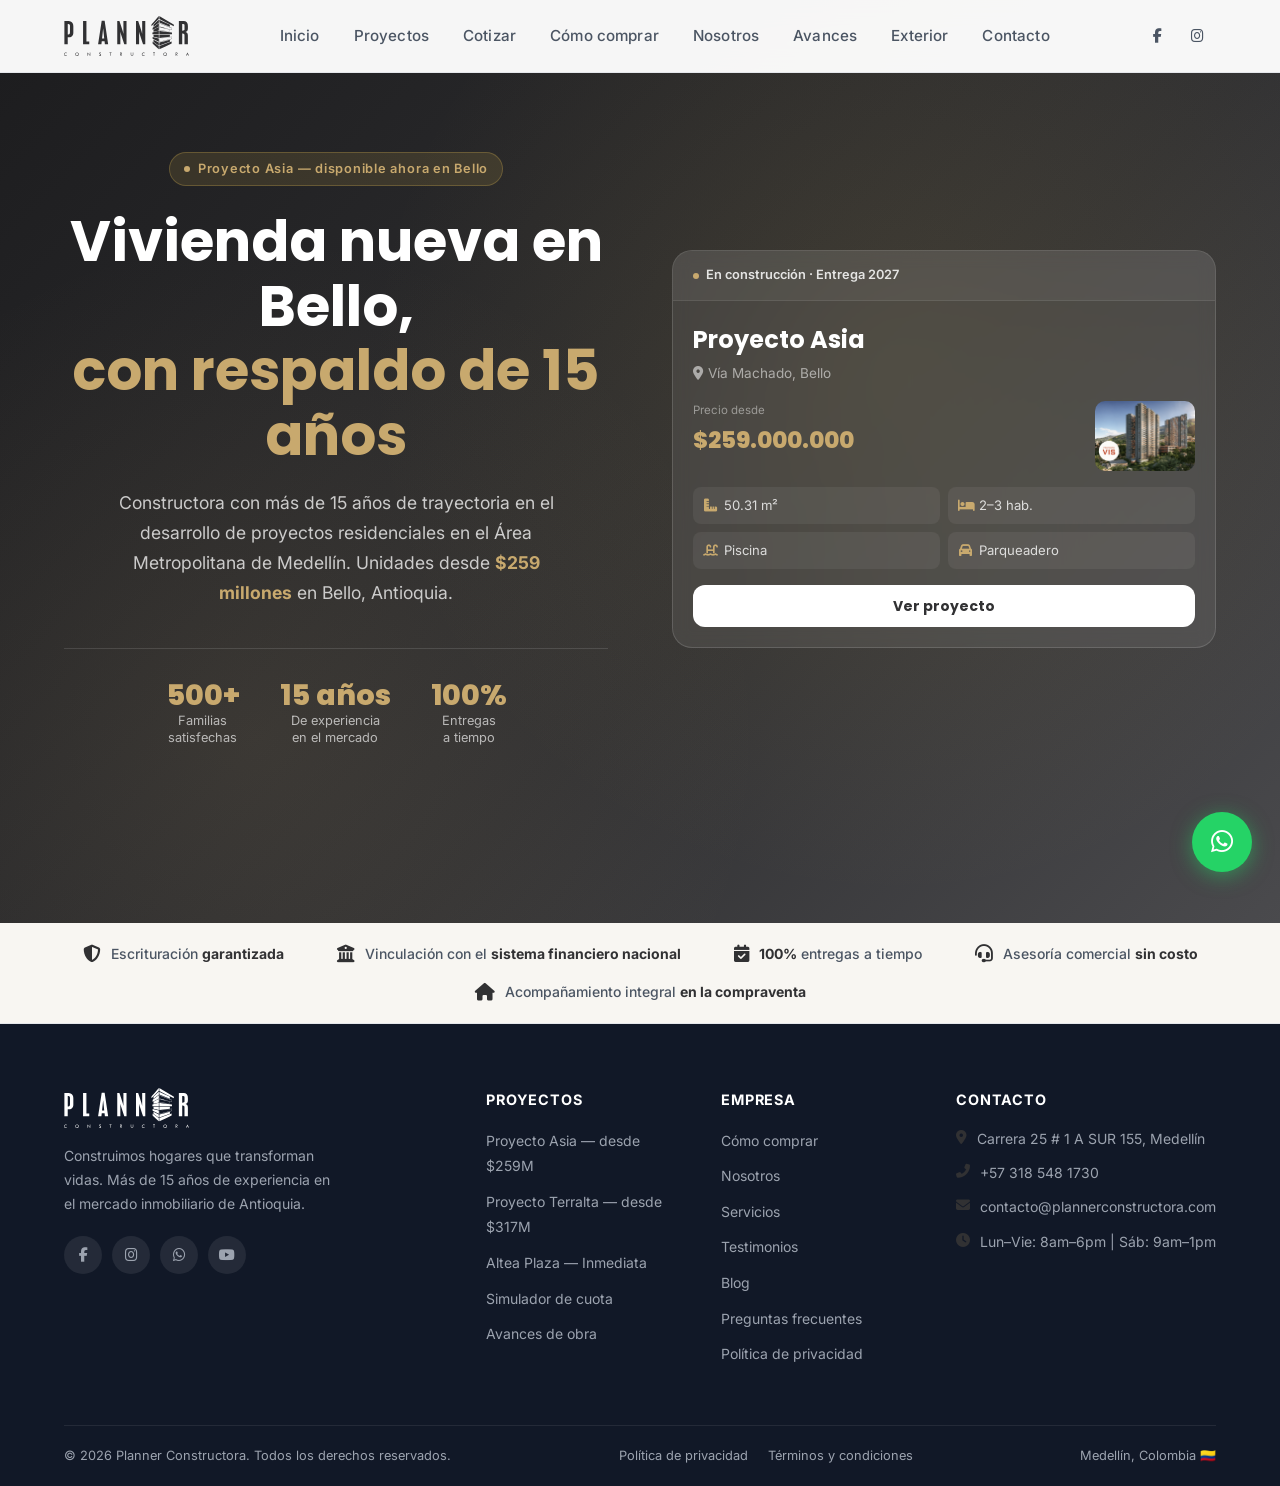
==== planner-v2/index.html @ 2448cfec "Navbar: aumentar tamaño de fuente y espaciado, unificar colores - Aumentar font-size de 0.8rem a 0.9" ====
<!DOCTYPE html>
<html lang="es">
<head>
  <meta charset="UTF-8" />
  <meta name="viewport" content="width=device-width, initial-scale=1.0" />

  <!-- SEO Primary -->
  <title>Planner Constructora | Apartamentos en Bello y Medellín desde $235M</title>
  <meta name="description" content="Compra tu apartamento en Bello, Niquia y Medellín con Planner Constructora. Proyectos Asia, Terralta y Altea Plaza. Precios desde $235M. Entrega inmediata y sobre planos. Financiación disponible." />
  <meta name="keywords" content="apartamentos Bello, proyectos vivienda Medellín, constructora Bello, apartamentos Niquia, vivienda Antioquia, apartamentos sobre planos Medellín, Altea Plaza, Terralta, proyecto Asia Bello" />
  <link rel="canonical" href="https://www.plannerconstructora.com/" />

  <!-- Open Graph -->
  <meta property="og:type"        content="website" />
  <meta property="og:url"         content="https://www.plannerconstructora.com/" />
  <meta property="og:title"       content="Planner Constructora | Tu nuevo hogar en Bello y Medellín" />
  <meta property="og:description" content="Apartamentos desde $235M en Bello. Proyectos Asia, Terralta y Altea Plaza. Financiación fácil y entrega garantizada." />
  <meta property="og:image"       content="https://www.plannerconstructora.com/img/og-image.jpg" />
  <meta property="twitter:card"   content="summary_large_image" />

  <!-- Schema JSON-LD -->
  <script type="application/ld+json">
  {
    "@context": "https://schema.org",
    "@graph": [
      {
        "@type": "Organization",
        "@id": "https://www.plannerconstructora.com/#org",
        "name": "Planner Constructora",
        "url": "https://www.plannerconstructora.com",
        "logo": "https://www.plannerconstructora.com/img/logo.png",
        "telephone": "+573185481730",
        "email": "contacto@plannerconstructora.com",
        "address": {
          "@type": "PostalAddress",
          "streetAddress": "Carrera 25 # 1 A SUR 155",
          "addressLocality": "Medellín",
          "addressRegion": "Antioquia",
          "addressCountry": "CO"
        },
        "sameAs": [
          "https://www.facebook.com/plannerconstructora",
          "https://www.instagram.com/plannerconstructora"
        ]
      },
      {
        "@type": "LocalBusiness",
        "@id": "https://www.plannerconstructora.com/#biz",
        "name": "Planner Constructora",
        "image": "https://www.plannerconstructora.com/img/og-image.jpg",
        "priceRange": "$$",
        "telephone": "+573185481730",
        "address": {
          "@type": "PostalAddress",
          "streetAddress": "Carrera 25 # 1 A SUR 155",
          "addressLocality": "Medellín",
          "addressCountry": "CO"
        },
        "openingHoursSpecification": {
          "@type": "OpeningHoursSpecification",
          "dayOfWeek": ["Monday","Tuesday","Wednesday","Thursday","Friday"],
          "opens": "08:00",
          "closes": "18:00"
        }
      }
    ]
  }
  </script>

  <!-- Fonts -->
  <link rel="preconnect" href="https://fonts.googleapis.com" />
  <link rel="preconnect" href="https://fonts.gstatic.com" crossorigin />
  <link href="https://fonts.googleapis.com/css2?family=Poppins:wght@400;600;700;800&family=Inter:wght@400;500;600&display=swap" rel="stylesheet" />

  <!-- Icons -->
  <link rel="stylesheet" href="https://cdnjs.cloudflare.com/ajax/libs/font-awesome/6.5.0/css/all.min.css" />

  <!-- Favicon -->
  <link rel="icon" type="image/png" href="img/favicon.png" />

  <!-- Styles -->
  <link rel="stylesheet" href="css/styles.css" />
</head>
<body>

<!-- Loader -->
<div id="page-loader">
  <div class="loader-logo">
    <img src="img/planner-logo-black.svg" alt="Planner Constructora" style="height:48px;width:auto;filter:brightness(0)" />
    <div class="loader-logo__name" style="display:none">PLANNER CONSTRUCTORA</div>
    <div class="loader-bar"><div class="loader-bar-fill"></div></div>
  </div>
</div>

<!-- Scroll progress -->
<div id="scroll-progress" role="progressbar" aria-hidden="true"></div>

<!-- Scroll to top -->
<button id="scroll-top" aria-label="Volver arriba"><i class="fas fa-arrow-up"></i></button>

<!-- ======================== NAVBAR ======================== -->
<nav class="navbar" id="navbar" role="navigation" aria-label="Navegación principal">
  <div class="container">
    <div class="navbar__inner">

      <a href="#inicio" class="navbar__logo" aria-label="Planner Constructora - Inicio">
        <img src="img/planner-logo-black.svg" alt="Planner Constructora" width="160" height="51" style="height:40px;width:auto" />
      </a>

      <ul class="navbar__nav" role="list">
        <li><a href="#" data-nav-tab="inicio"    onclick="switchTab('inicio');return false;"    class="active">Inicio</a></li>
        <li><a href="#" data-nav-tab="proyectos" onclick="switchTab('proyectos');return false;"          >Proyectos</a></li>
        <li><a href="#" data-nav-tab="cotizar"   onclick="switchTab('cotizar');return false;"           >Cotizar</a></li>
        <li><a href="#" data-nav-tab="proceso"   onclick="switchTab('proceso');return false;"            >Cómo comprar</a></li>
        <li><a href="#" data-nav-tab="nosotros"  onclick="switchTab('nosotros');return false;"           >Nosotros</a></li>
        <li><a href="#" data-nav-tab="avances"   onclick="switchTab('avances');return false;"            >Avances</a></li>
        <li><a href="#" data-nav-tab="exterior"  onclick="switchTab('exterior');return false;"           >Exterior</a></li>
        <li><a href="#" data-nav-tab="contacto"  onclick="switchTab('contacto');return false;"           >Contacto</a></li>
      </ul>

      <div class="navbar__actions">
        <div class="navbar__social">
          <a href="https://www.facebook.com/plannerconstructora" target="_blank" rel="noopener" aria-label="Facebook"><i class="fab fa-facebook-f"></i></a>
          <a href="https://www.instagram.com/plannerconstructora" target="_blank" rel="noopener" aria-label="Instagram"><i class="fab fa-instagram"></i></a>
        </div>
      </div>

      <button class="navbar__hamburger" id="hamburger" aria-label="Menú" aria-expanded="false">
        <span></span><span></span><span></span>
      </button>
    </div>
  </div>
</nav>

<!-- Mobile Nav -->
<div class="mobile-nav" id="mobile-nav" role="dialog" aria-label="Menú móvil">
  <a href="#" onclick="switchTab('inicio');return false;">Inicio</a>
  <a href="#" onclick="switchTab('proyectos');return false;">Proyectos</a>
  <a href="#" onclick="switchTab('cotizar');return false;" style="color:var(--color-accent);font-weight:700">Cotizar</a>
  <a href="#" onclick="switchTab('proceso');return false;">Cómo comprar</a>
  <a href="#" onclick="switchTab('nosotros');return false;">Nosotros</a>
  <a href="#" onclick="switchTab('avances');return false;">Avances de obra</a>
  <a href="#" onclick="switchTab('exterior');return false;">Exterior</a>
  <a href="#" onclick="switchTab('contacto');return false;">Contacto</a>
  <button class="btn btn-whatsapp" onclick="openWhatsApp()">
    <i class="fab fa-whatsapp"></i> Hablar con un asesor
  </button>
</div>


<!-- ======================== HERO ======================== -->
<section class="hero" id="inicio" data-tab="inicio" aria-labelledby="hero-title">
  <div class="hero__bg" aria-hidden="true"></div>
  <div class="container">
    <div class="hero__content">

      <!-- Texto -->
      <div class="hero__text">
        <div class="hero__badge">
          <span class="hero__badge-dot"></span>
          Proyecto Asia — disponible ahora en Bello
        </div>

        <h1 id="hero-title" class="hero__title">
          Vivienda nueva en Bello,<br>
          <span>con respaldo de 15 años</span>
        </h1>

        <p class="hero__subtitle">
          Constructora con más de 15 años de trayectoria en el desarrollo de proyectos residenciales en el Área Metropolitana de Medellín. Unidades desde <strong style="color:#C8A96E">$259 millones</strong> en Bello, Antioquia.
        </p>

        <div class="hero__trust" aria-label="Indicadores de confianza">
          <div class="hero__trust-item">
            <div class="hero__trust-number" data-count="500" data-suffix="+">0+</div>
            <div class="hero__trust-label">Familias<br>satisfechas</div>
          </div>
          <div class="hero__trust-item">
            <div class="hero__trust-number" data-count="15" data-suffix=" años">0</div>
            <div class="hero__trust-label">De experiencia<br>en el mercado</div>
          </div>
          <div class="hero__trust-item">
            <div class="hero__trust-number" data-count="100" data-suffix="%">0%</div>
            <div class="hero__trust-label">Entregas<br>a tiempo</div>
          </div>
        </div>
      </div>

      <!-- Card Asia destacado -->
      <div class="hero__visual reveal" style="position:relative">

        <div class="hero__asia-card">
          <!-- Header con estado -->
          <div class="hero__asia-card-header">
            <span class="hero__asia-badge"><span class="hero__badge-dot"></span>En construcción · Entrega 2027</span>
          </div>

          <!-- Info principal -->
          <div class="hero__asia-card-body">
            <div class="hero__asia-name">Proyecto Asia</div>
            <div class="hero__asia-location"><i class="fas fa-map-marker-alt"></i> Vía Machado, Bello</div>

            <div class="hero__asia-price-row">
              <div>
                <div class="hero__asia-price-label">Precio desde</div>
                <div class="hero__asia-price">$259.000.000</div>
              </div>
              <div class="hero__asia-thumb-wrap">
                <img src="img/asia-card.png" alt="Proyecto Asia" class="hero__asia-thumb" />
              </div>
            </div>

            <!-- Specs -->
            <div class="hero__asia-specs">
              <div class="hero__asia-spec">
                <i class="fas fa-ruler-combined"></i>
                <span>50.31 m²</span>
              </div>
              <div class="hero__asia-spec">
                <i class="fas fa-bed"></i>
                <span>2–3 hab.</span>
              </div>
              <div class="hero__asia-spec">
                <i class="fas fa-swimming-pool"></i>
                <span>Piscina</span>
              </div>
              <div class="hero__asia-spec">
                <i class="fas fa-car"></i>
                <span>Parqueadero</span>
              </div>
            </div>

            <!-- CTAs -->
            <div class="hero__asia-ctas">
              <a href="proyectos/asia.html" class="btn btn-white btn-sm" style="width:100%;justify-content:center">Ver proyecto</a>
            </div>
          </div>
        </div>
      </div>

    </div>
  </div>
</section>


<!-- ======================== TRUST BAND ======================== -->
<div class="trust-band" data-tab="inicio" role="complementary" aria-label="Garantías">
  <div class="container">
    <div class="trust-band__inner">
      <div class="trust-band__item">
        <i class="fas fa-shield-alt"></i>
        <span>Escrituración <strong>garantizada</strong></span>
      </div>
      <div class="trust-band__item">
        <i class="fas fa-university"></i>
        <span>Vinculación con el <strong>sistema financiero nacional</strong></span>
      </div>
      <div class="trust-band__item">
        <i class="fas fa-calendar-check"></i>
        <span><strong>100%</strong> entregas a tiempo</span>
      </div>
      <div class="trust-band__item">
        <i class="fas fa-headset"></i>
        <span>Asesoría comercial <strong>sin costo</strong></span>
      </div>
      <div class="trust-band__item">
        <i class="fas fa-home"></i>
        <span>Acompañamiento integral <strong>en la compraventa</strong></span>
      </div>
    </div>
  </div>
</div>


<!-- ======================== PROYECTO ASIA (FEATURED) ======================== -->
<section id="proyectos" data-tab="proyectos" aria-labelledby="proyectos-title" style="padding-top:96px;padding-bottom:96px">
  <div class="container">

    <div class="section-header reveal">
      <span class="section-label">Proyecto en comercialización</span>
      <h2 class="section-title" id="proyectos-title">Proyecto Asia — Vivienda Nueva en Bello</h2>
      <p class="section-subtitle">Unidades residenciales sobre planos en Vía Machado, Bello. Entrega programada diciembre de 2027.</p>
    </div>

    <!-- Asia: card grande 2 columnas -->
    <article class="asia-featured reveal" aria-label="Proyecto Asia">
      <div class="asia-featured__img">
        <img src="img/asia-card.png" alt="Render Proyecto Asia - Vía Machado, Bello"
          width="700" height="480" loading="eager" />
        <span class="asia-featured__badge"><i class="fas fa-circle" style="font-size:.5rem;color:#10B981"></i> 8 unidades disponibles</span>
      </div>
      <div class="asia-featured__info">
        <div style="display:flex;align-items:center;gap:10px;margin-bottom:20px;flex-wrap:wrap">
          <span class="proyecto-card__badge badge-2026" style="position:static">Entrega 2027</span>
        </div>
        <div class="asia-featured__location"><i class="fas fa-map-marker-alt"></i> Vía Machado, Bello</div>
        <h3 class="asia-featured__name">Proyecto Asia</h3>
        <div class="asia-featured__price">Desde <strong>$259.000.000</strong></div>
        <p style="color:var(--color-gray-600);margin-bottom:28px;line-height:1.7">
          Unidades de 2 habitaciones con 50.31 m² en una de las zonas de mayor valorización del Área Metropolitana. Áreas sociales completas, parqueadero incluido y zonas verdes con vista al Valle de Aburrá. Financiación hipotecaria con todas las entidades del sistema financiero colombiano.
        </p>

        <div class="asia-featured__specs">
          <div class="asia-spec-item">
            <i class="fas fa-ruler-combined"></i>
            <strong>50.31 m²</strong>
            <span>Área privada</span>
          </div>
          <div class="asia-spec-item">
            <i class="fas fa-bed"></i>
            <strong>2–3</strong>
            <span>Habitaciones</span>
          </div>
          <div class="asia-spec-item">
            <i class="fas fa-swimming-pool"></i>
            <strong>Piscina</strong>
            <span>Área social</span>
          </div>
          <div class="asia-spec-item">
            <i class="fas fa-car"></i>
            <strong>Parqueadero</strong>
            <span>Incluido</span>
          </div>
        </div>


        <div style="display:flex;gap:12px;flex-wrap:wrap">
          <a href="proyectos/asia.html" class="btn btn-primary btn-lg">
            <i class="fas fa-expand-alt"></i> Ver proyecto
          </a>
        </div>
      </div>
    </article>

  </div>
</section>


<!-- ======================== PROYECTOS ENTREGADOS ======================== -->
<section id="proyectos-entregados" data-tab="proyectos" style="padding:72px 0;background:var(--color-gray-100)">
  <div class="container">
    <div class="section-header reveal" style="margin-bottom:48px">
      <span class="section-label">Trayectoria</span>
      <h2 class="section-title">Proyectos entregados con cumplimiento</h2>
      <p class="section-subtitle">Más de 500 unidades residenciales entregadas en los términos contractuales pactados. Un historial de cumplimiento que respalda cada negociación.</p>
    </div>

    <div style="display:grid;grid-template-columns:1fr 1fr;gap:32px" class="entregados-grid reveal">

      <!-- Terralta -->
      <article class="entregado-card">
        <div class="entregado-card__img">
          <img src="img/terralta-card.png" alt="Proyecto Terralta — entregado" loading="lazy" />
          <div class="entregado-card__overlay">
            <span class="entregado-badge"><i class="fas fa-check-circle"></i> Entregado Q1 2026</span>
          </div>
        </div>
        <div class="entregado-card__body">
          <div class="entregado-card__location"><i class="fas fa-map-marker-alt"></i> Barrio Suárez, Bello</div>
          <h3 class="entregado-card__name">Proyecto Terralta</h3>
          <p class="entregado-card__desc">Proyecto residencial de arquitectura contemporánea con gimnasio, salón social y vistas al Valle de Aburrá. Comercializado y escriturado en su totalidad.</p>
          <div class="entregado-card__stats">
            <div><strong>65–85 m²</strong><span>Área</span></div>
            <div><strong>2–3 hab.</strong><span>Habitaciones</span></div>
            <div><strong>100%</strong><span>Vendido</span></div>
          </div>
        </div>
      </article>

      <!-- Altea Plaza -->
      <article class="entregado-card" style="transition-delay:.1s">
        <div class="entregado-card__img">
          <img src="img/altea-card.png" alt="Altea Plaza — entregado" loading="lazy" />
          <div class="entregado-card__overlay">
            <span class="entregado-badge"><i class="fas fa-check-circle"></i> Entregado 2025</span>
          </div>
        </div>
        <div class="entregado-card__body">
          <div class="entregado-card__location"><i class="fas fa-map-marker-alt"></i> Niquia, Bello</div>
          <h3 class="entregado-card__name">Altea Plaza</h3>
          <p class="entregado-card__desc">Unidades residenciales con zona húmeda, área BBQ y acceso directo al Metro Cable de Medellín. Escrituración y entrega completada al 100%.</p>
          <div class="entregado-card__stats">
            <div><strong>52–68 m²</strong><span>Área</span></div>
            <div><strong>2–3 hab.</strong><span>Habitaciones</span></div>
            <div><strong>100%</strong><span>Entregado</span></div>
          </div>
        </div>
      </article>

    </div>

    <!-- Sello de confianza -->
    <div class="entregados-trust reveal" style="margin-top:48px;text-align:center;padding:32px;background:#fff;border-radius:var(--radius-lg);border:1px solid var(--color-gray-200)">
      <p style="font-size:1.05rem;color:var(--color-gray-600);max-width:560px;margin:0 auto 20px">
        <strong style="color:var(--color-dark)">Entrega garantizada.</strong> Todos nuestros proyectos fueron entregados en los plazos prometidos a cada familia.
      </p>
      <div style="display:flex;justify-content:center;gap:40px;flex-wrap:wrap">
        <div style="text-align:center">
          <div style="font-family:var(--font-heading);font-size:2rem;font-weight:800;color:#313133">500+</div>
          <div style="font-size:.875rem;color:var(--color-gray-600)">Familias beneficiadas</div>
        </div>
        <div style="text-align:center">
          <div style="font-family:var(--font-heading);font-size:2rem;font-weight:800;color:#313133">100%</div>
          <div style="font-size:.875rem;color:var(--color-gray-600)">Entregas a tiempo</div>
        </div>
        <div style="text-align:center">
          <div style="font-family:var(--font-heading);font-size:2rem;font-weight:800;color:#313133">15+</div>
          <div style="font-size:.875rem;color:var(--color-gray-600)">Años de experiencia</div>
        </div>
      </div>
    </div>
  </div>
</section>


<!-- ======================== COTIZADOR CUOTA INICIAL ======================== -->
<section id="calculadora" data-tab="cotizar" class="calc-section" aria-labelledby="calc-title" style="--calc-section:1">
  <div class="container">
    <div class="calc-grid">

      <!-- Izquierda: contexto fijo -->
      <div class="calc-left reveal">
        <span class="section-label">Cotizador</span>
        <h2 class="section-title" id="calc-title" style="color:#fff">¿Puedo comprar<br>en Proyecto Asia?</h2>
        <p class="section-subtitle" style="color:rgba(255,255,255,.7)">Cuéntanos un poco y en 1 minuto te calculamos un plan personalizado para tu cuota inicial.</p>

        <div style="margin-top:32px;background:rgba(255,255,255,.07);border:1px solid rgba(255,255,255,.1);border-radius:16px;padding:24px">
          <div style="font-size:.7rem;font-weight:700;letter-spacing:.09em;text-transform:uppercase;color:rgba(255,255,255,.38);margin-bottom:16px">Proyecto Asia — datos clave</div>
          <div style="display:grid;grid-template-columns:1fr 1fr;gap:14px">
            <div>
              <div style="font-size:.7rem;color:rgba(255,255,255,.38);margin-bottom:3px">Precio</div>
              <div style="font-weight:700;color:#fff">$259.000.000</div>
            </div>
            <div>
              <div style="font-size:.7rem;color:rgba(255,255,255,.38);margin-bottom:3px">Cuota inicial (30%)</div>
              <div style="font-weight:700;color:#C8A96E">$77.700.000</div>
            </div>
            <div>
              <div style="font-size:.7rem;color:rgba(255,255,255,.38);margin-bottom:3px">Plazo de pago</div>
              <div style="font-weight:700;color:#fff">20 meses de obra</div>
            </div>
            <div>
              <div style="font-size:.7rem;color:rgba(255,255,255,.38);margin-bottom:3px">Entrega</div>
              <div style="font-weight:700;color:#fff">Diciembre 2027</div>
            </div>
          </div>
        </div>

        <div style="margin-top:20px;display:flex;align-items:center;gap:10px;color:rgba(255,255,255,.4);font-size:.78rem">
          <i class="fas fa-shield-alt" style="color:#C8A96E"></i>
          Sin compromiso · 100% gratuito · Sin consulta en centrales
        </div>
      </div>

      <!-- Derecha: wizard interactivo (5 pasos — 1 pregunta a la vez) -->
      <div class="reveal" style="transition-delay:.15s">
        <div class="calc-card" style="padding:0;overflow:hidden;min-height:500px;display:flex;flex-direction:column">

          <!-- Dots de progreso -->
          <div class="wiz-dots" id="wiz-dots">
            <div class="wiz-dot active"  id="wd1"></div>
            <div class="wiz-dot"         id="wd2"></div>
            <div class="wiz-dot"         id="wd3"></div>
            <div class="wiz-dot"         id="wd4"></div>
            <div class="wiz-dot"         id="wd5"></div>
          </div>

          <!-- ══ PASO 0: Selección de proyecto ══ -->
          <div class="cotiz-step active" id="cotiz-s0">
            <div class="wiz-body" style="max-width:460px">
              <div class="wiz-icon">🏢</div>
              <h3 class="wiz-title">¿Qué proyecto quieres cotizar?</h3>
              <p class="wiz-sub">Selecciona el proyecto y en 1 minuto te calculamos un plan personalizado para tu cuota inicial.</p>

              <!-- Asia — disponible -->
              <div class="wiz-proj-card" onclick="wizSelectProject('asia')">
                <div class="wiz-proj-badge"><span style="color:#10B981">●</span> Disponible ahora</div>
                <div class="wiz-proj-name">Proyecto Asia</div>
                <div class="wiz-proj-loc"><i class="fas fa-map-marker-alt"></i> Vía Machado, Bello</div>
                <div class="wiz-proj-stats">
                  <div><strong>$259M</strong><span>Precio</span></div>
                  <div><strong>50.31 m²</strong><span>Área</span></div>
                  <div><strong>2027</strong><span>Entrega</span></div>
                </div>
              </div>

              <!-- Próximamente -->
              <div class="wiz-proj-card wiz-proj-soon">
                <div class="wiz-proj-badge wiz-proj-badge-soon">Próximamente</div>
                <div class="wiz-proj-name">Nuevos proyectos</div>
                <div class="wiz-proj-loc">Más opciones en camino</div>
              </div>
            </div>
          </div>

          <!-- ══ PASO 1: Tipo de empleo ══ -->
          <div class="cotiz-step" id="cotiz-s1">
            <div class="wiz-body">
              <div class="wiz-icon">👤</div>
              <h3 class="wiz-title">¿Cómo generas tus ingresos?</h3>
              <p class="wiz-sub">Con esto calculamos tus beneficios adicionales</p>

              <div class="wiz-emp-row">
                <button class="wiz-emp-chip sel" id="wchip-empleado" onclick="wizSelectEmpleo('empleado',this)">
                  <span class="e-ico">👔</span>Empleado
                </button>
                <button class="wiz-emp-chip" id="wchip-independiente" onclick="wizSelectEmpleo('independiente',this)">
                  <span class="e-ico">💼</span>Independiente
                </button>
                <button class="wiz-emp-chip" id="wchip-pensionado" onclick="wizSelectEmpleo('pensionado',this)">
                  <span class="e-ico">🏖️</span>Pensionado
                </button>
              </div>
              <input type="hidden" id="cotiz-empleo" value="empleado" />

              <button class="wiz-btn" onclick="wizGo(2)">Continuar <i class="fas fa-arrow-right"></i></button>
              <p style="font-size:.75rem;color:var(--color-gray-400);margin-top:12px;text-align:center">
                <i class="fas fa-lock" style="font-size:.65rem"></i> Sin consulta en centrales de riesgo
              </p>
            </div>
          </div>

          <!-- ══ PASO 2: Ingresos ══ -->
          <div class="cotiz-step" id="cotiz-s2">
            <div class="wiz-body">
              <div class="wiz-icon">💰</div>
              <h3 class="wiz-title">¿Cuánto ganas al mes?</h3>
              <p class="wiz-sub">Necesario para calcular tus potenciadores y tu capacidad de ahorro</p>

              <div class="wiz-money">
                <span class="wiz-money-sym">$</span>
                <input type="text" id="cotiz-ingreso" placeholder="0" inputmode="numeric"
                  oninput="formatCotizField(this)" autocomplete="off" />
              </div>
              <p class="wiz-hint">Puedes sumar tus ingresos con los de tu pareja o codeudor.</p>
              <div class="wiz-quick">
                <button class="wiz-qchip" onclick="wizSet('cotiz-ingreso',2000000)">$2M</button>
                <button class="wiz-qchip" onclick="wizSet('cotiz-ingreso',3000000)">$3M</button>
                <button class="wiz-qchip" onclick="wizSet('cotiz-ingreso',4500000)">$4.5M</button>
                <button class="wiz-qchip" onclick="wizSet('cotiz-ingreso',6000000)">$6M</button>
                <button class="wiz-qchip" onclick="wizSet('cotiz-ingreso',8000000)">$8M</button>
              </div>

              <button class="wiz-btn" onclick="wizGo(3)">Continuar <i class="fas fa-arrow-right"></i></button>
              <button class="wiz-back" onclick="wizGo(1)">← Atrás</button>
            </div>
          </div>

          <!-- ══ PASO 3: Ahorros actuales ══ -->
          <div class="cotiz-step" id="cotiz-s3">
            <div class="wiz-body">
              <div class="wiz-icon">🏦</div>
              <h3 class="wiz-title">¿Cuánto tienes ahorrado hoy?</h3>
              <p class="wiz-sub">Incluye cuentas, CDTs, cesantías disponibles…<br>pon 0 si empiezas de cero</p>

              <div class="wiz-money">
                <span class="wiz-money-sym">$</span>
                <input type="text" id="cotiz-ahorro" placeholder="0" inputmode="numeric"
                  oninput="formatCotizField(this)" autocomplete="off" />
              </div>
              <p class="wiz-hint">La cuota inicial de Proyecto Asia es <strong>$77.700.000</strong> (30% del precio).</p>
              <div class="wiz-quick">
                <button class="wiz-qchip" onclick="wizSet('cotiz-ahorro',0)">$0</button>
                <button class="wiz-qchip" onclick="wizSet('cotiz-ahorro',5000000)">$5M</button>
                <button class="wiz-qchip" onclick="wizSet('cotiz-ahorro',15000000)">$15M</button>
                <button class="wiz-qchip" onclick="wizSet('cotiz-ahorro',30000000)">$30M</button>
                <button class="wiz-qchip" onclick="wizSet('cotiz-ahorro',50000000)">$50M</button>
              </div>

              <button class="wiz-btn" onclick="wizGo(4)">Continuar <i class="fas fa-arrow-right"></i></button>
              <button class="wiz-back" onclick="wizGo(2)">← Atrás</button>
            </div>
          </div>

          <!-- ══ PASO 4: Aporte mensual + potenciadores ══ -->
          <div class="cotiz-step" id="cotiz-s4">
            <div class="wiz-body">
              <div class="wiz-icon">📅</div>
              <h3 class="wiz-title">¿Cuánto puedes aportar cada mes?</h3>
              <p class="wiz-sub">Lo que pondrías mes a mes durante los 20 meses de obra</p>

              <div class="wiz-money">
                <span class="wiz-money-sym">$</span>
                <input type="text" id="cotiz-mensual" placeholder="0" inputmode="numeric"
                  oninput="formatCotizField(this)" autocomplete="off" />
              </div>
              <p class="wiz-hint">Para cubrir $77.7M en 20 meses necesitas ~$3.885.000/mes (sin ahorros previos).</p>
              <div class="wiz-quick">
                <button class="wiz-qchip" onclick="wizSet('cotiz-mensual',1000000)">$1M</button>
                <button class="wiz-qchip" onclick="wizSet('cotiz-mensual',1500000)">$1.5M</button>
                <button class="wiz-qchip" onclick="wizSet('cotiz-mensual',2000000)">$2M</button>
                <button class="wiz-qchip" onclick="wizSet('cotiz-mensual',2500000)">$2.5M</button>
                <button class="wiz-qchip" onclick="wizSet('cotiz-mensual',3000000)">$3M</button>
              </div>

              <!-- Potenciadores (solo empleados — visible por defecto porque el chip inicial es Empleado) -->
              <div id="wiz-boosts" style="width:100%;margin-bottom:20px">
                <p style="font-size:.78rem;font-weight:700;text-transform:uppercase;letter-spacing:.06em;color:var(--color-dark);margin-bottom:8px;text-align:left">⚡ Activa tus potenciadores</p>

                <label class="wiz-boost on" id="wb-primas">
                  <input type="checkbox" id="boost-primas" checked onchange="wizBoostChange(this)" />
                  <div class="wiz-boost-box">
                    <i class="fas fa-check" style="font-size:.6rem;color:#fff"></i>
                  </div>
                  <div>
                    <strong>Incluir mis Primas</strong>
                    <span>Junio y Diciembre — ½ salario c/u</span>
                    <span class="wiz-boost-pow">✨ Aportes extra 2× al año</span>
                  </div>
                </label>

                <label class="wiz-boost on" id="wb-ces">
                  <input type="checkbox" id="boost-cesantias" checked onchange="wizBoostChange(this)" />
                  <div class="wiz-boost-box">
                    <i class="fas fa-check" style="font-size:.6rem;color:#fff"></i>
                  </div>
                  <div>
                    <strong>Incluir mis Cesantías</strong>
                    <span>Consignadas en Marzo — 1 mes/año</span>
                    <span class="wiz-boost-pow">✨ Abono extra en marzo</span>
                  </div>
                </label>
              </div>

              <button class="wiz-btn" onclick="wizGo(5)">Ver mi resultado <i class="fas fa-arrow-right"></i></button>
              <button class="wiz-back" onclick="wizGo(3)">← Atrás</button>
            </div>
          </div>

          <!-- ══ PASO 5: Resultado ══ -->
          <div class="cotiz-step" id="cotiz-s5">
            <div class="wiz-body" style="max-width:480px">
              <div id="wiz-resultado"></div>
              <button class="wiz-back" onclick="wizGo(1)" style="margin-top:16px">
                <i class="fas fa-redo" style="font-size:.75rem"></i> Recalcular desde el inicio
              </button>
            </div>
          </div>

        </div>
      </div>

    </div>
  </div>
</section>


<!-- ======================== PROCESO DE COMPRA ======================== -->
<section id="proceso" data-tab="proceso" aria-labelledby="proceso-title" style="background:var(--color-off-white)">
  <div class="container">

    <div class="section-header centered reveal">
      <span class="section-label">Proceso de compra</span>
      <h2 class="section-title" id="proceso-title">Adquisición de vivienda en 4 etapas</h2>
      <p class="section-subtitle">Un proceso estructurado, transparente y acompañado desde la vinculación hasta la escrituración del inmueble.</p>
    </div>

    <div class="proceso-grid">

      <div class="proceso-step reveal">
        <div class="proceso-step__num">1</div>
        <div class="proceso-step__icon"><i class="fas fa-search"></i></div>
        <h4>Conoce el proyecto</h4>
        <p>Evalúa las opciones disponibles según área, precio y localización. Un asesor le presentará las condiciones comerciales vigentes y la disponibilidad de unidades.</p>
        <a href="#proyectos" class="btn btn-outline btn-sm">Ver proyectos</a>
      </div>

      <div class="proceso-step reveal" style="transition-delay:.1s">
        <div class="proceso-step__num">2</div>
        <div class="proceso-step__icon"><i class="fas fa-calculator"></i></div>
        <h4>Evalúa tu capacidad financiera</h4>
        <p>Utilice nuestro simulador para proyectar el plan de cuota inicial y determinar la viabilidad del crédito hipotecario según sus ingresos.</p>
        <a href="#calculadora" class="btn btn-outline btn-sm">Calcular ahora</a>
      </div>

      <div class="proceso-step reveal" style="transition-delay:.2s">
        <div class="proceso-step__num">3</div>
        <div class="proceso-step__icon"><i class="fas fa-calendar-check"></i></div>
        <h4>Visite el proyecto</h4>
        <p>Recorra la sala de ventas o el apartamento modelo con un asesor especializado. Revisamos condiciones contractuales y resolvemos consultas técnicas y comerciales.</p>
        <button class="btn btn-outline btn-sm" onclick="openWhatsApp('—quiero agendar una visita')">Agendar visita</button>
      </div>

      <div class="proceso-step reveal" style="transition-delay:.3s">
        <div class="proceso-step__num">4</div>
        <div class="proceso-step__icon"><i class="fas fa-key"></i></div>
        <h4>Escrituración y entrega</h4>
        <p>Formalizamos la promesa de compraventa, gestionamos el desembolso hipotecario con la entidad financiera y coordinamos la entrega técnica del inmueble.</p>
        <a href="#contacto" class="btn btn-primary btn-sm">Empezar ahora</a>
      </div>

    </div>

    <!-- Garantía visual -->
    <div class="reveal" style="margin-top:56px;background:linear-gradient(135deg,var(--color-primary),var(--color-primary-light));border-radius:var(--radius-xl);padding:40px 48px;display:flex;align-items:center;justify-content:space-between;flex-wrap:wrap;gap:24px">
      <div>
        <h3 style="color:#fff;margin-bottom:8px">100% de nuestros proyectos entregados a tiempo</h3>
        <p style="color:rgba(255,255,255,.7);font-size:.95rem">En 15 años nunca hemos incumplido una fecha de entrega. Tu inversión está respaldada por fiducia bancaria.</p>
      </div>
      <div style="display:flex;gap:32px;flex-shrink:0">
        <div style="text-align:center">
          <div style="font-family:'Poppins',sans-serif;font-size:2rem;font-weight:800;color:#C8A96E">15</div>
          <div style="font-size:.78rem;color:rgba(255,255,255,.6)">Años de<br>trayectoria</div>
        </div>
        <div style="text-align:center">
          <div style="font-family:'Poppins',sans-serif;font-size:2rem;font-weight:800;color:#C8A96E">12</div>
          <div style="font-size:.78rem;color:rgba(255,255,255,.6)">Proyectos<br>completados</div>
        </div>
        <div style="text-align:center">
          <div style="font-family:'Poppins',sans-serif;font-size:2rem;font-weight:800;color:#C8A96E">500+</div>
          <div style="font-size:.78rem;color:rgba(255,255,255,.6)">Familias<br>satisfechas</div>
        </div>
      </div>
    </div>

  </div>
</section>


<!-- ======================== NOSOTROS ======================== -->
<section id="nosotros" data-tab="nosotros" aria-labelledby="nosotros-title">
  <div class="container">
    <div class="nosotros-grid">

      <!-- Izquierda: info y stats -->
      <div class="reveal">
        <span class="section-label">Quiénes somos</span>
        <h2 class="section-title" id="nosotros-title">Más de 15 años en el<br>desarrollo inmobiliario</h2>
        <p style="color:var(--color-gray-600);margin-bottom:16px">Somos una empresa constructora con sede en Medellín, especializada en el desarrollo de proyectos residenciales de vivienda nueva en el Área Metropolitana de Antioquia. Nuestro modelo de gestión integra planificación técnica, control de obra y asesoría comercial bajo estándares NSR-10.</p>
        <p style="color:var(--color-gray-600);margin-bottom:32px">Cada proyecto integra diseño arquitectónico contemporáneo, especificaciones técnicas de alto estándar y una selección de localizaciones con alto potencial de valorización en el mercado inmobiliario antioqueño.</p>

        <div class="nosotros-stats stats-row">
          <div class="stat-card">
            <div class="stat-card__number" data-count="500" data-suffix="+">0+</div>
            <div class="stat-card__label">Apartamentos entregados</div>
          </div>
          <div class="stat-card">
            <div class="stat-card__number" data-count="15" data-suffix="">0</div>
            <div class="stat-card__label">Años de experiencia</div>
          </div>
          <div class="stat-card">
            <div class="stat-card__number" data-count="12" data-suffix="">0</div>
            <div class="stat-card__label">Proyectos completados</div>
          </div>
          <div class="stat-card">
            <div class="stat-card__number" data-count="98" data-suffix="%">0%</div>
            <div class="stat-card__label">Clientes recomendarían</div>
          </div>
        </div>

        <div class="certs-row" style="margin-top:32px">
          <div class="cert-badge"><i class="fas fa-award"></i> Lonja de Propiedad Raíz</div>
          <div class="cert-badge"><i class="fas fa-certificate"></i> Camacol Antioquia</div>
          <div class="cert-badge"><i class="fas fa-shield-alt"></i> Fondo Solidario</div>
          <div class="cert-badge"><i class="fas fa-university"></i> Fiducia bancaria</div>
        </div>
      </div>

      <!-- Derecha: Timeline -->
      <div class="reveal" style="transition-delay:.15s">
        <h3 style="margin-bottom:28px;color:var(--color-dark)">Nuestra historia</h3>
        <div class="timeline">
          <div class="timeline-item">
            <div class="timeline-year">2009</div>
            <h4>Fundación de Planner Constructora</h4>
            <p>Constitución de Planner Constructora en Medellín, con enfoque en el desarrollo de proyectos residenciales en el Área Metropolitana de Antioquia.</p>
          </div>
          <div class="timeline-item">
            <div class="timeline-year">2013</div>
            <h4>Primer gran proyecto: Torres del Nogal</h4>
            <p>Primera entrega formal: 80 unidades residenciales en Bello, cumpliendo el cronograma contractual. Inicio del historial de cumplimiento de la empresa.</p>
          </div>
          <div class="timeline-item">
            <div class="timeline-year">2017</div>
            <h4>Expansión y 200 familias</h4>
            <p>Superamos las 200 unidades escrituradas. Apertura de sala de ventas en Bello para mayor cobertura comercial en el norte del Valle de Aburrá.</p>
          </div>
          <div class="timeline-item">
            <div class="timeline-year">2020</div>
            <h4>Certificación de calidad y pandemia</h4>
            <p>Continuidad operacional durante la emergencia sanitaria. Entrega de proyectos en ejecución con protocolos de bioseguridad certificados.</p>
          </div>
          <div class="timeline-item">
            <div class="timeline-year">2023</div>
            <h4>500+ familias y 3 proyectos simultáneos</h4>
            <p>Ejecución simultánea de tres proyectos: Asia, Terralta y Altea Plaza. Estructura operativa de 60 colaboradores directos.</p>
          </div>
          <div class="timeline-item">
            <div class="timeline-year">2026</div>
            <h4>Entrega de Terralta — Q1 2026</h4>
            <p>Entrega formal de Proyecto Terralta, Q1 2026. Planner consolida su trayectoria con índice de cumplimiento del 100% en todos sus proyectos.</p>
          </div>
        </div>
      </div>

    </div>
  </div>
</section>


<!-- ======================== TESTIMONIOS ======================== -->
<section id="testimonios" data-tab="nosotros" aria-labelledby="testimonios-title" style="background:var(--color-off-white)">
  <div class="container">

    <div class="section-header centered reveal">
      <span class="section-label">Testimonios</span>
      <h2 class="section-title" id="testimonios-title">Opinión de nuestros propietarios</h2>
      <p class="section-subtitle">Más de 500 propietarios avalan nuestra trayectoria constructiva y comercial en el Área Metropolitana.</p>
    </div>

    <div class="testimonios-grid">

      <div class="testimonio-card reveal">
        <div class="stars"><i class="fas fa-star"></i><i class="fas fa-star"></i><i class="fas fa-star"></i><i class="fas fa-star"></i><i class="fas fa-star"></i></div>
        <p class="testimonio-text">"Planner cumplió con exactitud los plazos estipulados en la promesa de compraventa. A dos años de habitar el inmueble, la valorización ha superado las proyecciones iniciales. El proceso de adquisición fue transparente, bien documentado y sin contratiempos."</p>
        <div class="testimonio-author">
          <div class="testimonio-avatar">CM</div>
          <div>
            <div class="testimonio-name">Carolina Mejía</div>
            <div class="testimonio-project">Proyecto Asia, Bello · 2023</div>
          </div>
        </div>
      </div>

      <div class="testimonio-card reveal" style="transition-delay:.1s">
        <div class="stars"><i class="fas fa-star"></i><i class="fas fa-star"></i><i class="fas fa-star"></i><i class="fas fa-star"></i><i class="fas fa-star"></i></div>
        <p class="testimonio-text">"El proceso de vinculación bancaria fue más ágil de lo esperado gracias al acompañamiento del equipo comercial. Desde la simulación financiera hasta la escrituración, cada etapa estuvo coordinada y bien explicada."</p>
        <div class="testimonio-author">
          <div class="testimonio-avatar">RD</div>
          <div>
            <div class="testimonio-name">Roberto Duque</div>
            <div class="testimonio-project">Proyecto Terralta · 2024</div>
          </div>
        </div>
      </div>

      <div class="testimonio-card reveal" style="transition-delay:.2s">
        <div class="stars"><i class="fas fa-star"></i><i class="fas fa-star"></i><i class="fas fa-star"></i><i class="fas fa-star"></i><i class="fas fa-star-half-alt"></i></div>
        <p class="testimonio-text">"Adquirí en Altea Plaza bajo modalidad de entrega inmediata. La unidad fue entregada en condiciones técnicas impecables. El servicio posventa respondió oportunamente a los ajustes menores solicitados. Experiencia de compra altamente satisfactoria."</p>
        <div class="testimonio-author">
          <div class="testimonio-avatar">LG</div>
          <div>
            <div class="testimonio-name">Lucía González</div>
            <div class="testimonio-project">Altea Plaza, Niquia · 2024</div>
          </div>
        </div>
      </div>

    </div>
    </div>
        <div class="google-badge__info">Basado en 38+ reseñas verificadas en Google</div>
      </div>
      <a href="https://g.co/kgs/plannerconstructora" target="_blank" rel="noopener" class="btn btn-outline btn-sm" style="margin-left:auto">Ver reseñas</a>
    </div>

  </div>
</section>


<!-- ======================== AVANCES DE OBRA ======================== -->
<section id="avances" data-tab="avances" aria-labelledby="avances-title">
  <div class="container">

    <div class="section-header reveal">
      <span class="section-label">Trazabilidad de obra</span>
      <h2 class="section-title" id="avances-title">Avances de obra en tiempo real</h2>
      <p class="section-subtitle">Reportes mensuales de avance constructivo con porcentaje de ejecución verificable.</p>
    </div>

    <div data-animate-bars style="display:grid;grid-template-columns:repeat(3,1fr);gap:24px;margin-bottom:48px">

      <!-- Asia -->
      <div class="reveal" style="background:#fff;border:1px solid var(--color-gray-200);border-radius:var(--radius-lg);overflow:hidden;box-shadow:var(--shadow-card)">
        <div style="position:relative;height:180px;overflow:hidden">
          <img src="img/asia-card.png"
               alt="Avance obra Proyecto Asia" loading="lazy" width="500" height="180"
               style="width:100%;height:100%;object-fit:cover" />
          <div style="position:absolute;inset:0;background:linear-gradient(to top,rgba(0,0,0,.6),transparent)"></div>
          <span style="position:absolute;bottom:12px;left:16px;color:#fff;font-family:'Poppins',sans-serif;font-weight:700;font-size:1.05rem">Proyecto Asia</span>
          <span style="position:absolute;top:12px;right:12px;background:#313133;color:#fff;font-size:.72rem;font-weight:700;padding:4px 10px;border-radius:12px">Entrega 2027</span>
        </div>
        <div style="padding:20px">
          <div style="display:flex;justify-content:space-between;align-items:center;margin-bottom:10px">
            <span style="font-size:.875rem;color:#4B5563;font-weight:600">Avance general</span>
            <span style="font-family:'Poppins',sans-serif;font-weight:800;color:#313133;font-size:1.1rem">8%</span>
          </div>
          <div style="background:#E5E7EB;border-radius:4px;height:8px;margin-bottom:14px">
            <div class="progress-fill" data-width="8%" style="height:100%;width:0;border-radius:4px;background:linear-gradient(90deg,#313133,#4A4A4D);transition:width 1.2s ease"></div>
          </div>
          <p style="font-size:.82rem;color:#6B7280;margin-bottom:14px">Cimentación y estructura del primer piso en ejecución. Inicio de obra Mayo 2025.</p>
          <button class="btn btn-outline btn-sm" style="width:100%;justify-content:center" onclick="openWhatsApp('Asia — quiero recibir fotos de avance de obra mensualmente')">
            <i class="fab fa-whatsapp"></i> Recibir actualizaciones
          </button>
        </div>
      </div>

      <!-- Terralta -->
      <div class="reveal" style="background:#fff;border:1px solid var(--color-gray-200);border-radius:var(--radius-lg);overflow:hidden;box-shadow:var(--shadow-card);transition-delay:.1s">
        <div style="position:relative;height:180px;overflow:hidden">
          <img src="img/terralta-card.png"
               alt="Avance obra Proyecto Terralta" loading="lazy" width="500" height="180"
               style="width:100%;height:100%;object-fit:cover" />
          <div style="position:absolute;inset:0;background:linear-gradient(to top,rgba(0,0,0,.6),transparent)"></div>
          <span style="position:absolute;bottom:12px;left:16px;color:#fff;font-family:'Poppins',sans-serif;font-weight:700;font-size:1.05rem">Proyecto Terralta</span>
          <span style="position:absolute;top:12px;right:12px;background:#10B981;color:#fff;font-size:.72rem;font-weight:700;padding:4px 10px;border-radius:12px">✅ Entregado</span>
        </div>
        <div style="padding:20px">
          <div style="display:flex;justify-content:space-between;align-items:center;margin-bottom:10px">
            <span style="font-size:.875rem;color:#4B5563;font-weight:600">Avance general</span>
            <span style="font-family:'Poppins',sans-serif;font-weight:800;color:#10B981;font-size:1.1rem">100%</span>
          </div>
          <div style="background:#E5E7EB;border-radius:4px;height:8px;margin-bottom:14px">
            <div class="progress-fill" data-width="100%" style="height:100%;width:0;border-radius:4px;background:linear-gradient(90deg,#10B981,#059669);transition:width 1.2s ease"></div>
          </div>
          <p style="font-size:.82rem;color:#6B7280;margin-bottom:14px">Obra terminada y entregada. 100% de propietarios recibieron sus llaves.</p>
          <button class="btn btn-outline btn-sm" style="width:100%;justify-content:center" onclick="openWhatsApp('Terralta — quiero recibir fotos de avance de obra mensualmente')">
            <i class="fab fa-whatsapp"></i> Recibir actualizaciones
          </button>
        </div>
      </div>

      <!-- Altea Plaza -->
      <div class="reveal" style="background:#fff;border:1px solid var(--color-gray-200);border-radius:var(--radius-lg);overflow:hidden;box-shadow:var(--shadow-card);transition-delay:.2s">
        <div style="position:relative;height:180px;overflow:hidden">
          <img src="img/altea-card.png"
               alt="Altea Plaza entrega inmediata" loading="lazy" width="500" height="180"
               style="width:100%;height:100%;object-fit:cover" />
          <div style="position:absolute;inset:0;background:linear-gradient(to top,rgba(0,0,0,.6),transparent)"></div>
          <span style="position:absolute;bottom:12px;left:16px;color:#fff;font-family:'Poppins',sans-serif;font-weight:700;font-size:1.05rem">Altea Plaza</span>
          <span style="position:absolute;top:12px;right:12px;background:#10B981;color:#fff;font-size:.72rem;font-weight:700;padding:4px 10px;border-radius:12px">✅ Entregado</span>
        </div>
        <div style="padding:20px">
          <div style="display:flex;justify-content:space-between;align-items:center;margin-bottom:10px">
            <span style="font-size:.875rem;color:#4B5563;font-weight:600">Avance general</span>
            <span style="font-family:'Poppins',sans-serif;font-weight:800;color:#10B981;font-size:1.1rem">100%</span>
          </div>
          <div style="background:#E5E7EB;border-radius:4px;height:8px;margin-bottom:14px">
            <div class="progress-fill" data-width="100%" style="height:100%;width:0;border-radius:4px;background:linear-gradient(90deg,#10B981,#059669);transition:width 1.2s ease"></div>
          </div>
          <p style="font-size:.82rem;color:#6B7280;margin-bottom:14px">Obra terminada. Apartamentos disponibles para estrenar hoy.</p>
          <button class="btn btn-primary btn-sm" style="width:100%;justify-content:center" onclick="openWhatsApp('Altea Plaza — quiero agendar visita para ver el apartamento')">
            <i class="fab fa-whatsapp"></i> Agendar visita hoy
          </button>
        </div>
      </div>

    </div>

  </div>
</section>


<!-- ======================== SERVICIOS ======================== -->
<section id="servicios" data-tab="nosotros" aria-labelledby="servicios-title">
  <div class="container">

    <div class="section-header reveal">
      <span class="section-label">Líneas de servicio</span>
      <h2 class="section-title" id="servicios-title">Gestión inmobiliaria<br>integral</h2>
      <p class="section-subtitle">Cubrimos cada fase del proceso constructivo y comercial: desde la planeación del proyecto hasta la entrega del inmueble y el servicio posventa.</p>
    </div>

    <div class="servicios-grid">
      <div class="servicio-card reveal">
        <div class="servicio-icon"><i class="fas fa-hard-hat"></i></div>
        <h3>Construcción</h3>
        <p>Ejecutamos proyectos residenciales bajo normativa NSR-10 con especificaciones técnicas certificadas, control de calidad permanente en obra y seguimiento al cronograma de ejecución.</p>
        <a href="#contacto">Saber más <i class="fas fa-arrow-right"></i></a>
      </div>
      <div class="servicio-card reveal" style="transition-delay:.1s">
        <div class="servicio-icon"><i class="fas fa-handshake"></i></div>
        <h3>Asesoría Comercial</h3>
        <p>Nuestro equipo le asesora en la selección de la unidad, estructuración del crédito hipotecario y gestión notarial hasta la protocolización de la escritura.</p>
        <a href="#contacto">Saber más <i class="fas fa-arrow-right"></i></a>
      </div>
      <div class="servicio-card reveal" style="transition-delay:.2s">
        <div class="servicio-icon"><i class="fas fa-building"></i></div>
        <h3>Gerencia Inmobiliaria</h3>
        <p>Gestionamos portafolios de inversión inmobiliaria: arrendamiento, mantenimiento preventivo y correctivo, y estrategias de maximización de rentabilidad del activo.</p>
        <a href="#contacto">Saber más <i class="fas fa-arrow-right"></i></a>
      </div>
    </div>

  </div>
</section>


<!-- ======================== FAQs ======================== -->
<section id="faqs" data-tab="contacto" aria-labelledby="faqs-title" style="background:var(--color-off-white)">
  <div class="container">

    <div class="section-header centered reveal">
      <span class="section-label">Preguntas frecuentes</span>
      <h2 class="section-title" id="faqs-title">Preguntas frecuentes del proceso de compra</h2>
    </div>

    <div class="faqs-grid">

      <div class="faq-item reveal">
        <button class="faq-question" aria-expanded="false">
          ¿Qué comprende el precio del inmueble?
          <i class="fas fa-chevron-down"></i>
        </button>
        <div class="faq-answer">El precio del inmueble comprende la unidad habitacional con acabados de primera calidad, un parqueadero cubierto, cuarto útil y acceso a la totalidad de zonas comunes (zona húmeda, gimnasio, salón social y área BBQ). Los costos de escrituración e impuestos de registro son adicionales y representan aproximadamente el 0,5% del valor comercial del inmueble.</div>
      </div>

      <div class="faq-item reveal" style="transition-delay:.05s">
        <button class="faq-question" aria-expanded="false">
          ¿Cuál es el esquema de financiación disponible?
          <i class="fas fa-chevron-down"></i>
        </button>
        <div class="faq-answer">Operamos con todo el sistema bancario colombiano: Bancolombia, Davivienda, BBVA, Banco de Bogotá y demás entidades financieras. El esquema es: 1) Vinculación con cuota de separación de $1.000.000, 2) Gestión conjunta del estudio de crédito hipotecario, 3) Pago fraccionado de la cuota inicial durante el período de construcción, 4) Desembolso del saldo bancario al momento de la entrega del inmueble.</div>
      </div>

      <div class="faq-item reveal" style="transition-delay:.15s">
        <button class="faq-question" aria-expanded="false">
          ¿Cuáles son las garantías jurídicas del proyecto?
          <i class="fas fa-chevron-down"></i>
        </button>
        <div class="faq-answer">Cada proyecto opera bajo esquema fiduciario de administración y pagos —los recursos son custodiados por una fiduciaria independiente, no por Planner directamente—, respaldado por póliza de cumplimiento y registrado ante la Lonja de Propiedad Raíz de Antioquia. En 15 años de operación, Planner registra un índice de cumplimiento del 100% en entregas.</div>
      </div>

      <div class="faq-item reveal" style="transition-delay:.2s">
        <button class="faq-question" aria-expanded="false">
          ¿Cuál es el valor de la cuota de separación?
          <i class="fas fa-chevron-down"></i>
        </button>
        <div class="faq-answer">La vinculación inicial requiere una cuota de separación de $1.000.000 (un millón de pesos), valor que se imputa al precio total del inmueble. El comprador dispone de 30 días calendario para formalizar el negocio mediante promesa de compraventa y estructurar el esquema de financiación.</div>
      </div>

      <div class="faq-item reveal" style="transition-delay:.25s">
        <button class="faq-question" aria-expanded="false">
          ¿Es posible visitar el proyecto antes de la adquisición?
          <i class="fas fa-chevron-down"></i>
        </button>
        <div class="faq-answer">Sí. Contamos con sala de ventas y apartamento modelo habilitados de lunes a sábado de 8:00 a.m. a 5:00 p.m. Para compradores ubicados fuera del Área Metropolitana, disponemos de recorrido virtual en 360°. Solicite su cita a través de nuestro canal de WhatsApp.</div>
      </div>

    </div>

  </div>
</section>


<!-- ======================== BLOG ======================== -->
<section id="blog" data-tab="blog" aria-labelledby="blog-title">
  <div class="container">

    <div class="section-header reveal" style="display:flex;justify-content:space-between;align-items:flex-end;flex-wrap:wrap;gap:20px;margin-bottom:48px">
      <div>
        <span class="section-label">Blog</span>
        <h2 class="section-title" id="blog-title">Recursos e información<br>para el comprador</h2>
      </div>
      <a href="#blog" class="btn btn-outline btn-sm">Ver todos los artículos</a>
    </div>

    <div class="blog-grid">

      <article class="blog-card reveal" style="transition-delay:.2s">
        <img
          src="img/servicio-gerencia.png"
          alt="Apartamentos sobre planos vs entrega inmediata"
          class="blog-card__img"
          loading="lazy" width="500" height="180"
        />
        <div class="blog-card__body">
          <div class="blog-tag">Inversión</div>
          <h3>¿Sobre planos o entrega inmediata? Ventajas y desventajas reales</h3>
          <p>Analizamos cuándo conviene cada opción según tu situación financiera y tus planes de vida.</p>
          <div class="blog-meta">
            <span><i class="far fa-calendar"></i> 1 Mar 2026</span>
            <span><i class="far fa-clock"></i> 6 min lectura</span>
          </div>
        </div>
      </article>

    </div>

  </div>
</section>


<!-- ======================== COLOMBIANOS DESDE EL EXTERIOR ======================== -->
<section id="exterior" data-tab="exterior" aria-labelledby="exterior-title">

  <!-- 1. GANCHO EMOCIONAL — lo primero que ve el colombiano del exterior -->
  <div style="background:var(--color-primary);padding:80px 0 64px">
    <div class="container" style="max-width:760px;text-align:center">
      <span class="section-label" style="color:var(--color-accent)">Para colombianos en el exterior</span>
      <h2 id="exterior-title" style="color:#fff;font-size:clamp(1.8rem,4vw,2.8rem);font-weight:800;margin:16px 0 20px;line-height:1.2">
        ¿Tu familia sigue pagando arriendo<br>mientras tú trabajas en el exterior?
      </h2>
      <p style="color:rgba(255,255,255,.72);font-size:1.05rem;line-height:1.7;margin-bottom:36px">
        Cada remesa que envías puede estar construyendo el patrimonio de tu familia en Colombia. Con Proyecto Asia, la cuota inicial cabe en lo que ya estás mandando — y el proceso se hace sin que tengas que volver.
      </p>
      <!-- Países -->
      <div style="display:flex;justify-content:center;gap:10px;flex-wrap:wrap;margin-bottom:40px">
        <span style="padding:7px 18px;background:rgba(255,255,255,.1);border:1px solid rgba(255,255,255,.2);border-radius:20px;font-size:.82rem;font-weight:600;color:#fff">Estados Unidos</span>
        <span style="padding:7px 18px;background:rgba(255,255,255,.1);border:1px solid rgba(255,255,255,.2);border-radius:20px;font-size:.82rem;font-weight:600;color:#fff">España</span>
        <span style="padding:7px 18px;background:rgba(255,255,255,.1);border:1px solid rgba(255,255,255,.2);border-radius:20px;font-size:.82rem;font-weight:600;color:#fff">Canadá</span>
        <span style="padding:7px 18px;background:rgba(255,255,255,.1);border:1px solid rgba(255,255,255,.2);border-radius:20px;font-size:.82rem;font-weight:600;color:#fff">Reino Unido</span>
        <span style="padding:7px 18px;background:rgba(255,255,255,.1);border:1px solid rgba(255,255,255,.2);border-radius:20px;font-size:.82rem;font-weight:600;color:#fff">Chile</span>
        <span style="padding:7px 18px;background:rgba(255,255,255,.1);border:1px solid rgba(255,255,255,.2);border-radius:20px;font-size:.82rem;font-weight:600;color:#fff">Y más países</span>
      </div>
      <button class="btn btn-accent btn-lg" onclick="openWhatsAppExterior()">
        Quiero darle un hogar a mi familia
      </button>
    </div>
  </div>

  <div class="container" style="padding-top:72px;padding-bottom:80px">

    <!-- 2. LA OPORTUNIDAD — por qué ahora y por qué Asia -->
    <div style="display:grid;grid-template-columns:1fr 1fr;gap:48px;align-items:center;margin-bottom:72px">
      <div class="reveal">
        <span class="section-label">La oportunidad</span>
        <h3 style="font-size:clamp(1.4rem,3vw,2rem);font-weight:800;color:var(--color-dark);margin:12px 0 16px;line-height:1.3">
          Bello es una de las zonas de mayor valorización del Área Metropolitana
        </h3>
        <p style="color:var(--color-gray-600);line-height:1.7;margin-bottom:20px">
          Vía Machado concentra los proyectos de mayor demanda de Antioquia. Con <strong>$259 millones</strong> — equivalente a unos <strong>USD $63.000</strong> — tu familia tendría su propio apartamento nuevo con piscina, parqueadero y zonas sociales.
        </p>
        <div style="display:grid;grid-template-columns:1fr 1fr;gap:16px">
          <div style="background:var(--color-gray-100);border-radius:12px;padding:16px;text-align:center">
            <div style="font-size:1.5rem;font-weight:800;color:var(--color-dark);font-family:var(--font-heading)">$259M</div>
            <div style="font-size:.78rem;color:var(--color-gray-600);margin-top:4px">Precio desde</div>
          </div>
          <div style="background:var(--color-gray-100);border-radius:12px;padding:16px;text-align:center">
            <div style="font-size:1.5rem;font-weight:800;color:var(--color-accent);font-family:var(--font-heading)">$77.7M</div>
            <div style="font-size:.78rem;color:var(--color-gray-600);margin-top:4px">Cuota inicial (30%)</div>
          </div>
          <div style="background:var(--color-gray-100);border-radius:12px;padding:16px;text-align:center">
            <div style="font-size:1.5rem;font-weight:800;color:var(--color-dark);font-family:var(--font-heading)">20 meses</div>
            <div style="font-size:.78rem;color:var(--color-gray-600);margin-top:4px">Para pagar la cuota</div>
          </div>
          <div style="background:var(--color-gray-100);border-radius:12px;padding:16px;text-align:center">
            <div style="font-size:1.5rem;font-weight:800;color:var(--color-dark);font-family:var(--font-heading)">50.31 m²</div>
            <div style="font-size:.78rem;color:var(--color-gray-600);margin-top:4px">Área privada</div>
          </div>
        </div>
      </div>
      <div class="reveal" style="transition-delay:.15s;background:var(--color-gray-100);border-radius:var(--radius-xl);overflow:hidden;height:340px">
        <img src="img/asia-card.png" alt="Proyecto Asia" style="width:100%;height:100%;object-fit:cover" />
      </div>
    </div>

    <!-- 3. CÓMO FUNCIONA — proceso claro antes de las objeciones -->
    <div style="margin-bottom:72px">
      <div class="section-header centered reveal" style="margin-bottom:40px">
        <span class="section-label">El proceso</span>
        <h3 style="font-size:clamp(1.3rem,3vw,1.8rem);font-weight:800;color:var(--color-dark)">4 pasos. Sin volver a Colombia.</h3>
      </div>
      <div style="display:grid;grid-template-columns:repeat(4,1fr);gap:20px">
        <div class="reveal" style="text-align:center;padding:28px 16px;background:#fff;border:1px solid var(--color-gray-200);border-radius:var(--radius-xl);box-shadow:var(--shadow-sm)">
          <div style="width:52px;height:52px;background:var(--color-primary);border-radius:50%;display:flex;align-items:center;justify-content:center;font-weight:800;font-size:1.2rem;color:#fff;margin:0 auto 16px;font-family:var(--font-heading)">1</div>
          <strong style="display:block;font-size:.95rem;color:var(--color-dark);margin-bottom:8px">Videollamada</strong>
          <span style="font-size:.82rem;color:var(--color-gray-600);line-height:1.5">Conoces el proyecto y resuelves todas tus dudas</span>
        </div>
        <div class="reveal" style="text-align:center;padding:28px 16px;background:#fff;border:1px solid var(--color-gray-200);border-radius:var(--radius-xl);box-shadow:var(--shadow-sm);transition-delay:.1s">
          <div style="width:52px;height:52px;background:var(--color-primary);border-radius:50%;display:flex;align-items:center;justify-content:center;font-weight:800;font-size:1.2rem;color:#fff;margin:0 auto 16px;font-family:var(--font-heading)">2</div>
          <strong style="display:block;font-size:.95rem;color:var(--color-dark);margin-bottom:8px">Separas tu unidad</strong>
          <span style="font-size:.82rem;color:var(--color-gray-600);line-height:1.5">Giro internacional desde tu banco en el exterior</span>
        </div>
        <div class="reveal" style="text-align:center;padding:28px 16px;background:#fff;border:1px solid var(--color-gray-200);border-radius:var(--radius-xl);box-shadow:var(--shadow-sm);transition-delay:.2s">
          <div style="width:52px;height:52px;background:var(--color-primary);border-radius:50%;display:flex;align-items:center;justify-content:center;font-weight:800;font-size:1.2rem;color:#fff;margin:0 auto 16px;font-family:var(--font-heading)">3</div>
          <strong style="display:block;font-size:.95rem;color:var(--color-dark);margin-bottom:8px">Poder notarial</strong>
          <span style="font-size:.82rem;color:var(--color-gray-600);line-height:1.5">Un familiar firma por ti — te guiamos en el trámite</span>
        </div>
        <div class="reveal" style="text-align:center;padding:28px 16px;background:#fff;border:1px solid var(--color-gray-200);border-radius:var(--radius-xl);box-shadow:var(--shadow-sm);transition-delay:.3s">
          <div style="width:52px;height:52px;background:var(--color-accent);border-radius:50%;display:flex;align-items:center;justify-content:center;font-weight:800;font-size:1.2rem;color:#fff;margin:0 auto 16px;font-family:var(--font-heading)">4</div>
          <strong style="display:block;font-size:.95rem;color:var(--color-dark);margin-bottom:8px">Tu familia estrena</strong>
          <span style="font-size:.82rem;color:var(--color-gray-600);line-height:1.5">Llaves en mano. Patrimonio real en Colombia.</span>
        </div>
      </div>
    </div>

    <!-- 4. ELIMINAR OBJECIONES — las 4 preguntas que siempre hacen -->
    <div style="margin-bottom:64px">
      <div class="section-header centered reveal" style="margin-bottom:40px">
        <span class="section-label">Sin complicaciones</span>
        <h3 style="font-size:clamp(1.3rem,3vw,1.8rem);font-weight:800;color:var(--color-dark)">Lo que necesitas saber</h3>
      </div>
      <div style="display:grid;grid-template-columns:repeat(auto-fit,minmax(240px,1fr));gap:20px">
        <div class="reveal" style="background:#fff;border:1px solid var(--color-gray-200);border-radius:var(--radius-xl);padding:28px;box-shadow:var(--shadow-sm)">
          <i class="fas fa-laptop-house" style="color:var(--color-accent);font-size:1.4rem;margin-bottom:14px;display:block"></i>
          <h4 style="font-size:.95rem;font-weight:700;color:var(--color-dark);margin-bottom:8px">Todo se firma en línea</h4>
          <p style="font-size:.84rem;color:var(--color-gray-600);line-height:1.6">Promesa de compraventa, actas y comunicaciones — todo por correo y WhatsApp. No tienes que viajar.</p>
        </div>
        <div class="reveal" style="background:#fff;border:1px solid var(--color-gray-200);border-radius:var(--radius-xl);padding:28px;box-shadow:var(--shadow-sm);transition-delay:.1s">
          <i class="fas fa-exchange-alt" style="color:var(--color-accent);font-size:1.4rem;margin-bottom:14px;display:block"></i>
          <h4 style="font-size:.95rem;font-weight:700;color:var(--color-dark);margin-bottom:8px">Giros desde tu banco</h4>
          <p style="font-size:.84rem;color:var(--color-gray-600);line-height:1.6">Pagas desde tu cuenta en el exterior. USD, EUR o GBP — te damos la cuenta fiduciaria con los datos exactos.</p>
        </div>
        <div class="reveal" style="background:#fff;border:1px solid var(--color-gray-200);border-radius:var(--radius-xl);padding:28px;box-shadow:var(--shadow-sm);transition-delay:.2s">
          <i class="fas fa-shield-alt" style="color:var(--color-accent);font-size:1.4rem;margin-bottom:14px;display:block"></i>
          <h4 style="font-size:.95rem;font-weight:700;color:var(--color-dark);margin-bottom:8px">Tu dinero está protegido</h4>
          <p style="font-size:.84rem;color:var(--color-gray-600);line-height:1.6">Los pagos van a una fiducia, no directamente a Planner. Póliza de cumplimiento y respaldo de La Lonja de Antioquia.</p>
        </div>
        <div class="reveal" style="background:#fff;border:1px solid var(--color-gray-200);border-radius:var(--radius-xl);padding:28px;box-shadow:var(--shadow-sm);transition-delay:.3s">
          <i class="fas fa-headset" style="color:var(--color-accent);font-size:1.4rem;margin-bottom:14px;display:block"></i>
          <h4 style="font-size:.95rem;font-weight:700;color:var(--color-dark);margin-bottom:8px">Asesor en tu horario</h4>
          <p style="font-size:.84rem;color:var(--color-gray-600);line-height:1.6">Atendemos en horario EST, CET y PST. Videollamada, WhatsApp o correo — como prefieras.</p>
        </div>
      </div>
    </div>

    <!-- 5. CTA FINAL -->
    <div style="background:var(--color-gray-100);border-radius:var(--radius-xl);padding:48px;text-align:center">
      <h3 style="font-size:clamp(1.2rem,3vw,1.6rem);font-weight:800;color:var(--color-dark);margin-bottom:12px">¿Listo para hablar con un asesor?</h3>
      <p style="color:var(--color-gray-600);margin-bottom:28px;max-width:480px;margin-left:auto;margin-right:auto">Escríbenos hoy. En menos de 2 horas te explicamos todo sobre el proceso de compra desde tu país.</p>
      <button class="btn btn-whatsapp btn-lg" onclick="openWhatsAppExterior()" style="margin-bottom:10px">
        <i class="fab fa-whatsapp"></i> Escribir al asesor ahora
      </button>
      <p style="font-size:.78rem;color:var(--color-gray-400)">Sin compromiso · Respondemos en menos de 2 horas</p>
    </div>

  </div>
</section>


<!-- ======================== CTA BANNER ======================== -->
<section class="cta-banner" data-tab="contacto" aria-labelledby="cta-title">
  <div class="container">
    <span class="section-label" style="color:var(--color-gold)">Disponibilidad limitada</span>
    <h2 id="cta-title">Solo 8 unidades disponibles en Proyecto Asia</h2>
    <p>Solicite asesoría comercial sin costo. Nuestro equipo le responde en menos de 2 horas hábiles.</p>
    <div class="cta-banner__btns">
      <button class="btn btn-white btn-lg" onclick="openWhatsApp()">
        <i class="fab fa-whatsapp"></i> Hablar por WhatsApp
      </button>
      <a href="#" onclick="switchTab('contacto');return false;" class="btn btn-outline btn-lg" style="border-color:rgba(255,255,255,.5);color:#fff">
        <i class="fas fa-envelope"></i> Enviar mensaje
      </a>
    </div>
  </div>
</section>


<!-- ======================== CONTACTO ======================== -->
<section id="contacto" data-tab="contacto" aria-labelledby="contacto-title">
  <div class="container">
    <div class="contacto-grid">

      <!-- Info de contacto -->
      <div class="reveal">
        <span class="section-label">Contáctanos</span>
        <h2 class="section-title" id="contacto-title">Solicite asesoría especializada</h2>
        <p style="color:var(--color-gray-600);margin-bottom:32px">Indíquenos el proyecto de su interés y un asesor comercial especializado le contactará dentro de las siguientes 2 horas hábiles.</p>

        <div class="contacto-detail">
          <div class="contacto-detail__icon"><i class="fas fa-map-marker-alt"></i></div>
          <div>
            <div class="contacto-detail__label">Oficina comercial</div>
            <div class="contacto-detail__value">Carrera 25 # 1 A SUR 155, Medellín, Colombia</div>
          </div>
        </div>
        <div class="contacto-detail">
          <div class="contacto-detail__icon"><i class="fas fa-phone-alt"></i></div>
          <div>
            <div class="contacto-detail__label">Teléfono / WhatsApp</div>
            <div class="contacto-detail__value"><a href="tel:+573185481730" style="color:var(--color-dark)">+57 318 548 1730</a></div>
          </div>
        </div>
        <div class="contacto-detail">
          <div class="contacto-detail__icon"><i class="fas fa-envelope"></i></div>
          <div>
            <div class="contacto-detail__label">Email</div>
            <div class="contacto-detail__value"><a href="mailto:contacto@plannerconstructora.com" style="color:var(--color-dark)">contacto@plannerconstructora.com</a></div>
          </div>
        </div>
        <div class="contacto-detail">
          <div class="contacto-detail__icon"><i class="fas fa-clock"></i></div>
          <div>
            <div class="contacto-detail__label">Horario de atención</div>
            <div class="contacto-detail__value">Lunes–Viernes: 8:00am – 6:00pm<br>Sábados: 9:00am – 1:00pm</div>
          </div>
        </div>

        <div class="map-embed">
          <iframe
            src="https://www.google.com/maps/embed?pb=!1m18!1m12!1m3!1d3966.2!2d-75.5748!3d6.2442!2m3!1f0!2f0!3f0!3m2!1i1024!2i768!4f13.1!3m3!1m2!1s0x0%3A0x0!2zNsKwMTQnMzkuMSJOIDc1wrAzNCczMC4xIlc!5e0!3m2!1ses!2sco!4v1700000000000!5m2!1ses!2sco"
            width="100%" height="220" style="border:0;" allowfullscreen="" loading="lazy"
            referrerpolicy="no-referrer-when-downgrade"
            title="Mapa ubicación Planner Constructora">
          </iframe>
        </div>
      </div>

      <!-- Formulario multi-step -->
      <div class="reveal" style="transition-delay:.15s">
        <div class="form-card">
          <div id="form-container">
            <h3 style="margin-bottom:8px">Solicita tu asesoría gratuita</h3>
            <p style="color:var(--color-gray-400);font-size:.875rem;margin-bottom:24px">Sin compromiso. Respondemos en menos de 2 horas.</p>

            <!-- Pasos -->
            <div class="form-steps" role="progressbar" aria-valuenow="1" aria-valuemin="1" aria-valuemax="3">
              <div class="form-step active" id="step-1"></div>
              <div class="form-step"        id="step-2"></div>
              <div class="form-step"        id="step-3"></div>
            </div>
            <div class="form-step-label" id="step-label">Paso 1 de 3: <strong>Tu información</strong></div>

            <div id="form-error" style="display:none;background:#FEE2E2;color:#B91C1C;padding:10px 14px;border-radius:6px;font-size:.875rem;margin-bottom:16px"></div>

            <form id="contact-form" onsubmit="submitForm(event)" novalidate>

              <!-- Paso 1 -->
              <div class="form-panel active" id="step-panel-1">
                <div class="form-row">
                  <div class="form-group">
                    <label for="f-nombre">Nombre completo *</label>
                    <input type="text" id="f-nombre" name="nombre" placeholder="Tu nombre" required autocomplete="name" />
                  </div>
                  <div class="form-group">
                    <label for="f-tel">WhatsApp / Celular *</label>
                    <input type="tel" id="f-tel" name="telefono" placeholder="3XX XXX XXXX" required autocomplete="tel" inputmode="tel" />
                  </div>
                </div>
                <div class="form-group">
                  <label for="f-email">Correo electrónico</label>
                  <input type="email" id="f-email" name="email" placeholder="tucorreo@email.com" autocomplete="email" />
                </div>
                <div class="form-nav">
                  <button type="button" class="btn btn-primary" onclick="goStep(2)">Continuar <i class="fas fa-arrow-right"></i></button>
                </div>
              </div>

              <!-- Paso 2 -->
              <div class="form-panel" id="step-panel-2">
                <div class="form-group">
                  <label for="f-proyecto">¿Qué proyecto te interesa?</label>
                  <select id="f-proyecto" name="proyecto">
                    <option value="Asia">Proyecto Asia — desde $259M (Entrega 2027)</option>
                    <option value="Terralta">Proyecto Terralta — desde $317M (Q1 2026)</option>
                    <option value="Altea Plaza">Altea Plaza — desde $235M (Inmediata)</option>
                    <option value="Todos">Quiero conocer todos los proyectos</option>
                  </select>
                </div>
                <div class="form-group">
                  <label>¿Cuál es tu presupuesto mensual para la cuota?</label>
                  <div class="budget-options">
                    <div class="budget-option">
                      <input type="radio" name="presupuesto" id="b1" value="menos1m" />
                      <label for="b1">Menos de $1M</label>
                    </div>
                    <div class="budget-option">
                      <input type="radio" name="presupuesto" id="b2" value="1-2m" checked />
                      <label for="b2">$1M – $2M</label>
                    </div>
                    <div class="budget-option">
                      <input type="radio" name="presupuesto" id="b3" value="2-4m" />
                      <label for="b3">$2M – $4M</label>
                    </div>
                    <div class="budget-option">
                      <input type="radio" name="presupuesto" id="b4" value="mas4m" />
                      <label for="b4">Más de $4M</label>
                    </div>
                  </div>
                </div>
                <div class="form-nav">
                  <button type="button" class="btn btn-outline" onclick="goStep(1)"><i class="fas fa-arrow-left"></i> Atrás</button>
                  <button type="button" class="btn btn-primary" onclick="goStep(3)">Continuar <i class="fas fa-arrow-right"></i></button>
                </div>
              </div>

              <!-- Paso 3 -->
              <div class="form-panel" id="step-panel-3">
                <div class="form-group">
                  <label for="f-mensaje">¿Tienes alguna pregunta específica?</label>
                  <textarea id="f-mensaje" name="mensaje" placeholder="Ej: Quisiera información sobre el Proyecto Asia y opciones de financiación..." rows="4"></textarea>
                </div>
                <div class="form-group" style="display:flex;align-items:flex-start;gap:10px">
                  <input type="checkbox" id="f-privacy" name="privacidad" required style="width:18px;height:18px;margin-top:2px;flex-shrink:0" />
                  <label for="f-privacy" style="font-weight:400;font-size:.85rem;color:var(--color-gray-600)">
                    Acepto el <a href="#" style="color:var(--color-primary);text-decoration:underline">tratamiento de mis datos</a> según la Política de Privacidad de Planner Constructora. *
                  </label>
                </div>
                <div class="form-nav">
                  <button type="button" class="btn btn-outline" onclick="goStep(2)"><i class="fas fa-arrow-left"></i> Atrás</button>
                  <button type="submit" class="btn btn-primary">
                    <i class="fab fa-whatsapp"></i> Enviar y hablar por WhatsApp
                  </button>
                </div>
              </div>

            </form>
          </div>

          <!-- Éxito -->
          <div class="form-success" id="form-success">
            <div class="form-success__icon"><i class="fas fa-check"></i></div>
            <h3>¡Solicitud recibida!</h3>
            <p>Un asesor especializado te contactará en menos de 2 horas. Mientras tanto, te abrimos el chat de WhatsApp para responder preguntas inmediatas.</p>
            <a href="#proyectos" class="btn btn-primary">Ver proyectos <i class="fas fa-arrow-right"></i></a>
          </div>

        </div>
      </div>

    </div>
  </div>
</section>


<!-- ======================== FOOTER ======================== -->
<footer class="footer" role="contentinfo">
  <div class="container">
    <div class="footer-grid">

      <div class="footer-brand">
        <div class="footer-brand__logo">
          <img src="img/planner-logo-footer.svg" alt="Planner Constructora" style="height:40px;width:auto" />
        </div>
        <p>Construimos hogares que transforman vidas. Más de 15 años de experiencia en el mercado inmobiliario de Antioquia.</p>
        <div class="footer-social">
          <a href="https://www.facebook.com/plannerconstructora" target="_blank" rel="noopener" aria-label="Facebook"><i class="fab fa-facebook-f"></i></a>
          <a href="https://www.instagram.com/plannerconstructora" target="_blank" rel="noopener" aria-label="Instagram"><i class="fab fa-instagram"></i></a>
          <a href="https://wa.me/573185481730" target="_blank" rel="noopener" aria-label="WhatsApp"><i class="fab fa-whatsapp"></i></a>
          <a href="https://www.youtube.com/@plannerconstructora" target="_blank" rel="noopener" aria-label="YouTube"><i class="fab fa-youtube"></i></a>
        </div>
      </div>

      <div class="footer-col">
        <h5>Proyectos</h5>
        <ul>
          <li><a href="proyectos/asia.html">Proyecto Asia — desde $259M</a></li>
          <li><a href="proyectos/terralta.html">Proyecto Terralta — desde $317M</a></li>
          <li><a href="proyectos/altea-plaza.html">Altea Plaza — Inmediata</a></li>
          <li><a href="#calculadora">Simulador de cuota</a></li>
          <li><a href="#avances">Avances de obra</a></li>
        </ul>
      </div>

      <div class="footer-col">
        <h5>Empresa</h5>
        <ul>
          <li><a href="#proceso">Cómo comprar</a></li>
          <li><a href="#nosotros">Nosotros</a></li>
          <li><a href="#servicios">Servicios</a></li>
          <li><a href="#testimonios">Testimonios</a></li>
          <li><a href="#blog">Blog</a></li>
          <li><a href="#faqs">Preguntas frecuentes</a></li>
          <li><a href="#">Política de privacidad</a></li>
        </ul>
      </div>

      <div class="footer-col">
        <h5>Contacto</h5>
        <div class="footer-contact-item">
          <i class="fas fa-map-marker-alt"></i>
          <span>Carrera 25 # 1 A SUR 155, Medellín</span>
        </div>
        <div class="footer-contact-item">
          <i class="fas fa-phone-alt"></i>
          <a href="tel:+573185481730">+57 318 548 1730</a>
        </div>
        <div class="footer-contact-item">
          <i class="fas fa-envelope"></i>
          <a href="mailto:contacto@plannerconstructora.com">contacto@plannerconstructora.com</a>
        </div>
        <div class="footer-contact-item" style="margin-top:8px">
          <i class="fas fa-clock"></i>
          <span>Lun–Vie: 8am–6pm | Sáb: 9am–1pm</span>
        </div>
      </div>

    </div>

    <div class="footer-bottom">
      <span>© 2026 Planner Constructora. Todos los derechos reservados.</span>
      <div style="display:flex;gap:20px">
        <a href="#">Política de privacidad</a>
        <a href="#">Términos y condiciones</a>
      </div>
      <span>Medellín, Colombia 🇨🇴</span>
    </div>
  </div>
</footer>


<!-- ======================== WHATSAPP FLOTANTE ======================== -->
<div class="wa-float" id="wa-float" role="complementary" aria-label="Chat WhatsApp">

  <div class="wa-float__popup" id="wa-popup" role="dialog" aria-label="Opciones de WhatsApp">
    <div class="wa-float__popup-header">
      <div class="wa-float__avatar"><i class="fab fa-whatsapp"></i></div>
      <div>
        <h5>Planner Constructora</h5>
        <p><span class="wa-float__status"></span> Disponible ahora · Resp. en &lt;2 hrs</p>
      </div>
    </div>
    <div class="wa-float__popup-body">
      <div class="wa-message">
        ¡Hola! 👋 ¿En qué proyecto estás interesado? Cuéntanos y te enviamos toda la información.
      </div>
      <div class="wa-options">
        <div class="wa-option" onclick="switchTab('cotizar')">
          <i class="fas fa-building"></i> Proyecto Asia — desde $259M
        </div>
        <div class="wa-option" onclick="openWhatsApp('Terralta')">
          <i class="fas fa-building"></i> Proyecto Terralta — desde $317M
        </div>
        <div class="wa-option" onclick="openWhatsApp('Altea Plaza')">
          <i class="fas fa-building"></i> Altea Plaza — desde $235M
        </div>
        <div class="wa-option" onclick="openWhatsApp()">
          <i class="fas fa-question-circle"></i> Tengo una pregunta general
        </div>
      </div>
    </div>
  </div>

  <button class="wa-float__btn" id="wa-btn" aria-label="Abrir chat WhatsApp">
    <i class="fab fa-whatsapp"></i>
  </button>

</div>

<!-- Barra CTA sticky mobile -->
<div class="mobile-cta-bar" id="mobile-cta-bar" role="complementary" aria-label="Acciones rápidas">
  <a href="#proyectos" class="btn btn-outline btn-sm">
    <i class="fas fa-building"></i> Ver proyectos
  </a>
  <button class="btn btn-whatsapp btn-sm" onclick="openWhatsApp()">
    <i class="fab fa-whatsapp"></i> Hablar ahora
  </button>
</div>

<!-- Scripts -->
<script src="js/main.js" defer></script>

</body>
</html>
---- planner-v2/css/styles.css ----
/* ===================================================
   PLANNER CONSTRUCTORA — Estilos Optimizados v2
   Mobile-first, 8px grid system
   =================================================== */

/* --- Variables & Reset --- */
:root {
  --color-primary:   #313133;
  --color-primary-light: #4A4A4D;
  --color-accent:    #C8A96E;
  --color-accent-light: #D4BF9E;
  --color-gold:      #C8A96E;
  --color-white:     #FFFFFF;
  --color-off-white: #F8F6F2;
  --color-gray-100:  #F3F4F6;
  --color-gray-200:  #E5E7EB;
  --color-gray-400:  #9CA3AF;
  --color-gray-600:  #4B5563;
  --color-gray-800:  #1F2937;
  --color-dark:      #111827;

  --font-heading: 'Poppins', sans-serif;
  --font-body:    'Inter', sans-serif;

  --radius-sm:  6px;
  --radius-md:  12px;
  --radius-lg:  20px;
  --radius-xl:  32px;

  --shadow-sm:  0 1px 3px rgba(0,0,0,.08), 0 1px 2px rgba(0,0,0,.05);
  --shadow-md:  0 4px 16px rgba(0,0,0,.10);
  --shadow-lg:  0 12px 40px rgba(0,0,0,.14);
  --shadow-card: 0 2px 12px rgba(49,49,51,.08);

  --transition: 220ms cubic-bezier(.4,0,.2,1);
  --max-width:  1200px;
  --section-py: 96px;
}

*, *::before, *::after { box-sizing: border-box; margin: 0; padding: 0; }

html { scroll-behavior: smooth; font-size: 16px; }

body {
  font-family: var(--font-body);
  color: var(--color-gray-800);
  background: var(--color-white);
  line-height: 1.6;
  -webkit-font-smoothing: antialiased;
}

img { max-width: 100%; height: auto; display: block; }
a  { text-decoration: none; color: inherit; }
ul { list-style: none; }
button { cursor: pointer; border: none; background: none; font-family: inherit; }

.container {
  width: 100%;
  max-width: var(--max-width);
  margin: 0 auto;
  padding: 0 24px;
}

/* --- Typography --- */
h1 { font-family: var(--font-heading); font-size: clamp(2rem, 5vw, 3.5rem); font-weight: 700; line-height: 1.15; }
h2 { font-family: var(--font-heading); font-size: clamp(1.6rem, 3.5vw, 2.4rem); font-weight: 700; line-height: 1.2; }
h3 { font-family: var(--font-heading); font-size: clamp(1.15rem, 2.5vw, 1.4rem); font-weight: 600; line-height: 1.3; }
h4 { font-family: var(--font-heading); font-size: 1.1rem; font-weight: 600; }
p  { font-size: 1rem; line-height: 1.7; }

.section-label {
  display: inline-block;
  font-size: .8rem;
  font-weight: 600;
  letter-spacing: .12em;
  text-transform: uppercase;
  color: var(--color-accent);
  margin-bottom: 12px;
}

.section-title { color: var(--color-dark); margin-bottom: 16px; }
.section-subtitle { color: var(--color-gray-600); font-size: 1.05rem; max-width: 560px; }

/* --- Buttons --- */
.btn {
  display: inline-flex;
  align-items: center;
  gap: 8px;
  padding: 14px 28px;
  border-radius: var(--radius-md);
  font-family: var(--font-heading);
  font-size: .95rem;
  font-weight: 600;
  transition: var(--transition);
  min-height: 48px;
}

.btn-primary {
  background: var(--color-primary);
  color: var(--color-white);
  box-shadow: 0 4px 14px rgba(49,49,51,.35);
}
.btn-primary:hover { background: var(--color-primary-light); transform: translateY(-1px); box-shadow: 0 6px 20px rgba(49,49,51,.4); }

.btn-accent {
  background: var(--color-accent);
  color: var(--color-white);
  box-shadow: 0 4px 14px rgba(200,169,110,.35);
}
.btn-accent:hover { background: var(--color-accent-light); transform: translateY(-1px); }

.btn-outline {
  border: 2px solid var(--color-primary);
  color: var(--color-primary);
}
.btn-outline:hover { background: var(--color-primary); color: var(--color-white); }

.btn-white {
  background: var(--color-white);
  color: var(--color-primary);
  font-weight: 700;
}
.btn-white:hover { background: var(--color-off-white); }

.btn-lg { padding: 17px 36px; font-size: 1rem; }
.btn-sm { padding: 10px 20px; font-size: .875rem; min-height: 40px; }

.btn-whatsapp {
  background: #25D366;
  color: #fff;
  box-shadow: 0 4px 14px rgba(37,211,102,.4);
}
.btn-whatsapp:hover { background: #20c05e; transform: translateY(-1px); }

/* --- Navbar --- */
.navbar {
  position: fixed;
  top: 0; left: 0; right: 0;
  z-index: 1000;
  background: rgba(255,255,255,.96);
  backdrop-filter: blur(12px);
  -webkit-backdrop-filter: blur(12px);
  border-bottom: 1px solid var(--color-gray-200);
  transition: box-shadow var(--transition);
}
.navbar.scrolled { box-shadow: var(--shadow-md); }

.navbar__inner {
  display: flex;
  align-items: center;
  justify-content: space-between;
  height: 72px;
}

.navbar__logo {
  display: flex;
  align-items: center;
  gap: 10px;
  font-family: var(--font-heading);
  font-size: 1.25rem;
  font-weight: 700;
  color: var(--color-primary);
}
.navbar__logo-mark {
  width: 40px; height: 40px;
  background: var(--color-primary);
  border-radius: 8px;
  display: flex; align-items: center; justify-content: center;
  color: #fff;
  font-size: 1.1rem;
  font-weight: 800;
}

.navbar__nav { display: flex; align-items: center; gap: 2px; }
.navbar__nav a {
  padding: 10px 16px;
  border-radius: var(--radius-sm);
  font-size: .95rem;
  font-weight: 500;
  color: var(--color-gray-600);
  transition: var(--transition);
  white-space: nowrap;
  letter-spacing: .01em;
}
.navbar__nav a:hover { color: var(--color-primary); background: var(--color-gray-100); }
.navbar__nav a.active { color: var(--color-primary); font-weight: 700; }

.navbar__actions { display: flex; align-items: center; gap: 12px; }
.navbar__social { display: flex; align-items: center; gap: 4px; }
.navbar__social a {
  width: 36px; height: 36px;
  display: flex; align-items: center; justify-content: center;
  border-radius: 50%;
  color: var(--color-gray-600);
  transition: var(--transition);
  font-size: .9rem;
}
.navbar__social a:hover { background: var(--color-gray-100); color: var(--color-primary); }

.navbar__hamburger { display: none; flex-direction: column; gap: 5px; padding: 8px; }
.navbar__hamburger span { display: block; width: 22px; height: 2px; background: var(--color-gray-800); border-radius: 2px; transition: var(--transition); }

/* --- Mobile Nav --- */
.mobile-nav {
  display: none;
  position: fixed;
  top: 72px; left: 0; right: 0;
  background: var(--color-white);
  border-bottom: 1px solid var(--color-gray-200);
  box-shadow: var(--shadow-md);
  z-index: 999;
  padding: 16px 24px 24px;
}
.mobile-nav.open { display: block; }
.mobile-nav a {
  display: block;
  padding: 12px 0;
  font-size: 1rem;
  font-weight: 500;
  color: var(--color-gray-700, #374151);
  border-bottom: 1px solid var(--color-gray-100);
}
.mobile-nav a:last-child { border-bottom: none; }
.mobile-nav .btn { width: 100%; justify-content: center; margin-top: 16px; }

/* --- Hero --- */
.hero {
  padding-top: 72px;
  min-height: 100vh;
  display: flex;
  align-items: center;
  position: relative;
  overflow: hidden;
  background: linear-gradient(135deg, #1C1C1E 0%, #313133 60%, #4A4A4D 100%);
}

.hero__bg {
  position: absolute;
  inset: 0;
  background-image:
    radial-gradient(circle at 70% 40%, rgba(201,168,76,.12) 0%, transparent 50%),
    radial-gradient(circle at 20% 80%, rgba(200,169,110,.1) 0%, transparent 40%);
}

.hero__content {
  position: relative;
  z-index: 1;
  display: grid;
  grid-template-columns: 1fr 1fr;
  gap: 64px;
  align-items: center;
  padding: 80px 0;
}

.hero__badge {
  display: inline-flex;
  align-items: center;
  gap: 8px;
  background: rgba(201,168,76,.15);
  border: 1px solid rgba(201,168,76,.3);
  color: var(--color-gold);
  padding: 6px 14px;
  border-radius: 20px;
  font-size: .8rem;
  font-weight: 600;
  letter-spacing: .06em;
  margin-bottom: 24px;
}
.hero__badge-dot { width: 6px; height: 6px; background: var(--color-gold); border-radius: 50%; animation: pulse 2s infinite; }

.hero__text { text-align: center; }

.hero__title { color: var(--color-white); margin-bottom: 20px; }
.hero__title span { color: var(--color-gold); }

.hero__subtitle { color: rgba(255,255,255,.75); font-size: 1.1rem; margin-bottom: 36px; max-width: 480px; margin-left: auto; margin-right: auto; }

.hero__ctas { display: flex; gap: 16px; flex-wrap: wrap; margin-bottom: 48px; justify-content: center; }

.hero__trust {
  display: flex;
  gap: 40px;
  padding-top: 32px;
  margin-top: 40px;
  border-top: 1px solid rgba(255,255,255,.12);
  justify-content: center;
}
.hero__trust-item { text-align: center; }
.hero__trust-number {
  font-family: var(--font-heading);
  font-size: 1.8rem;
  font-weight: 800;
  color: var(--color-gold);
  line-height: 1;
  margin-bottom: 4px;
}
.hero__trust-label { font-size: .8rem; color: rgba(255,255,255,.65); line-height: 1.3; }

.hero__visual { position: relative; }
.hero__project-card {
  background: rgba(255,255,255,.06);
  backdrop-filter: blur(16px);
  border: 1px solid rgba(255,255,255,.12);
  border-radius: var(--radius-xl);
  overflow: hidden;
  box-shadow: var(--shadow-lg);
}
.hero__project-img {
  width: 100%;
  height: 300px;
  object-fit: cover;
  background: linear-gradient(180deg, rgba(49,49,51,.3) 0%, rgba(49,49,51,.8) 100%),
    url('https://images.unsplash.com/photo-1545324418-cc1a3fa10c00?w=800&q=80') center/cover no-repeat;
}
.hero__project-info { padding: 24px; }
.hero__project-tag {
  display: inline-block;
  background: rgba(201,168,76,.2);
  color: var(--color-gold);
  font-size: .75rem;
  font-weight: 700;
  letter-spacing: .08em;
  text-transform: uppercase;
  padding: 4px 10px;
  border-radius: 4px;
  margin-bottom: 12px;
}
.hero__project-name { color: var(--color-white); font-size: 1.3rem; font-weight: 700; margin-bottom: 4px; }
.hero__project-location { color: rgba(255,255,255,.6); font-size: .875rem; margin-bottom: 16px; }
.hero__project-price { color: var(--color-gold); font-size: 1.4rem; font-weight: 800; font-family: var(--font-heading); }
.hero__project-units {
  display: inline-flex;
  align-items: center;
  gap: 6px;
  background: rgba(200,169,110,.2);
  border: 1px solid rgba(200,169,110,.3);
  color: #FCA5A5;
  font-size: .78rem;
  font-weight: 600;
  padding: 5px 12px;
  border-radius: 20px;
  margin-top: 12px;
}

/* --- Announcement Bar --- */
.announcement {
  background: var(--color-accent);
  color: white;
  text-align: center;
  padding: 10px 24px;
  font-size: .875rem;
  font-weight: 500;
  position: fixed;
  top: 72px;
  left: 0; right: 0;
  z-index: 998;
}
.announcement a { color: var(--color-gold); font-weight: 700; text-decoration: underline; }

/* --- Trust Band --- */
.trust-band {
  background: var(--color-off-white);
  border-bottom: 1px solid var(--color-gray-200);
  padding: 20px 0;
}
.trust-band__inner {
  display: flex;
  align-items: center;
  justify-content: space-around;
  flex-wrap: wrap;
  gap: 16px;
}
.trust-band__item {
  display: flex;
  align-items: center;
  gap: 10px;
  font-size: .875rem;
  color: var(--color-gray-600);
  font-weight: 500;
}
.trust-band__item i { color: var(--color-primary); font-size: 1.1rem; }
.trust-band__item strong { color: var(--color-primary); }

/* --- Section Base --- */
section { padding: var(--section-py) 0; }

/* Fondos explícitos por sección */
#proyectos  { background: var(--color-white); }
#nosotros   { background: var(--color-white); }
#servicios  { background: var(--color-white); }
#blog       { background: var(--color-white); }
#contacto   { background: var(--color-white); }

.section-header { margin-bottom: 56px; }
.section-header.centered { text-align: center; }
.section-header.centered .section-subtitle { margin: 0 auto; }

/* --- Proyectos --- */
.proyectos-grid {
  display: grid;
  grid-template-columns: repeat(3, 1fr);
  gap: 28px;
}

.proyecto-card {
  background: var(--color-white);
  border-radius: var(--radius-lg);
  overflow: hidden;
  box-shadow: var(--shadow-card);
  border: 1px solid var(--color-gray-200);
  transition: transform var(--transition), box-shadow var(--transition);
}
.proyecto-card:hover { transform: translateY(-6px); box-shadow: var(--shadow-lg); }

.proyecto-card__img-wrap { position: relative; overflow: hidden; height: 220px; }
.proyecto-card__img {
  width: 100%; height: 100%;
  object-fit: cover;
  transition: transform .5s ease;
}
.proyecto-card:hover .proyecto-card__img { transform: scale(1.05); }

.proyecto-card__badge {
  position: absolute;
  top: 16px; left: 16px;
  padding: 5px 12px;
  border-radius: 20px;
  font-size: .75rem;
  font-weight: 700;
  letter-spacing: .04em;
}
.badge-disponible { background: #10B981; color: #fff; }
.badge-preventa  { background: var(--color-gold); color: #fff; }
.badge-2026      { background: var(--color-primary); color: #fff; }

.proyecto-card__units {
  position: absolute;
  bottom: 16px; right: 16px;
  background: rgba(200,169,110,.9);
  color: #fff;
  padding: 4px 10px;
  border-radius: 12px;
  font-size: .75rem;
  font-weight: 600;
}

.proyecto-card__body { padding: 24px; }
.proyecto-card__location {
  display: flex; align-items: center; gap: 6px;
  color: var(--color-gray-400);
  font-size: .82rem;
  margin-bottom: 8px;
}
.proyecto-card__name { color: var(--color-dark); margin-bottom: 4px; }
.proyecto-card__desc { color: var(--color-gray-600); font-size: .88rem; margin-bottom: 16px; }

.proyecto-card__specs {
  display: flex; gap: 16px;
  padding: 12px 0;
  border-top: 1px solid var(--color-gray-200);
  border-bottom: 1px solid var(--color-gray-200);
  margin-bottom: 16px;
}
.spec-item {
  display: flex;
  flex-direction: column;
  gap: 2px;
}
.spec-label { font-size: .72rem; color: var(--color-gray-400); text-transform: uppercase; letter-spacing: .06em; }
.spec-value { font-size: .9rem; font-weight: 600; color: var(--color-dark); }

.proyecto-card__price { font-family: var(--font-heading); font-size: 1.35rem; font-weight: 800; color: var(--color-primary); margin-bottom: 6px; }
.proyecto-card__delivery { font-size: .82rem; color: var(--color-gray-400); margin-bottom: 20px; }
.proyecto-card__delivery span { color: var(--color-accent); font-weight: 600; }

.proyecto-card__ctas { display: flex; gap: 10px; }
.proyecto-card__ctas .btn { flex: 1; justify-content: center; font-size: .85rem; padding: 11px 16px; }

/* --- Calculadora --- */
.calc-section { background: var(--color-primary) !important; }

.calc-grid {
  display: grid;
  grid-template-columns: 1fr 1fr;
  gap: 64px;
  align-items: center;
}

.calc-left .section-label { color: var(--color-gold); }
.calc-left .section-title { color: var(--color-white); }
.calc-left .section-subtitle { color: rgba(255,255,255,.7); }

.calc-card {
  background: var(--color-white);
  border-radius: var(--radius-xl);
  padding: 40px;
  box-shadow: var(--shadow-lg);
}
.calc-card h3 { color: var(--color-dark); margin-bottom: 24px; text-align: center; }

.calc-field { margin-bottom: 20px; }
.calc-field label { display: block; font-size: .875rem; font-weight: 600; color: var(--color-gray-600); margin-bottom: 8px; }

.calc-field select,
.calc-field input[type="range"] {
  width: 100%;
}
.calc-field select {
  padding: 12px 16px;
  border: 2px solid var(--color-gray-200);
  border-radius: var(--radius-sm);
  font-family: var(--font-body);
  font-size: .95rem;
  color: var(--color-dark);
  appearance: none;
  background: url("data:image/svg+xml,%3Csvg xmlns='http://www.w3.org/2000/svg' width='12' height='8' viewBox='0 0 12 8'%3E%3Cpath d='M1 1l5 5 5-5' stroke='%239CA3AF' stroke-width='2' fill='none' stroke-linecap='round'/%3E%3C/svg%3E") no-repeat right 16px center;
  transition: border-color var(--transition);
}
.calc-field select:focus { outline: none; border-color: var(--color-primary); }

.range-wrap { position: relative; }
.calc-field input[type="range"] {
  -webkit-appearance: none;
  height: 6px;
  border-radius: 3px;
  background: var(--color-gray-200);
  outline: none;
  margin: 8px 0;
}
.calc-field input[type="range"]::-webkit-slider-thumb {
  -webkit-appearance: none;
  width: 22px; height: 22px;
  border-radius: 50%;
  background: var(--color-primary);
  box-shadow: 0 2px 8px rgba(49,49,51,.4);
  cursor: pointer;
}
.range-labels { display: flex; justify-content: space-between; font-size: .78rem; color: var(--color-gray-400); }

.calc-result {
  margin-top: 24px;
  background: var(--color-off-white);
  border-radius: var(--radius-md);
  padding: 20px;
  border: 2px solid var(--color-gray-200);
}
.calc-result-title { font-size: .8rem; font-weight: 700; text-transform: uppercase; letter-spacing: .08em; color: var(--color-gray-400); margin-bottom: 16px; }
.calc-result-row { display: flex; justify-content: space-between; align-items: center; padding: 8px 0; border-bottom: 1px solid var(--color-gray-200); }
.calc-result-row:last-child { border-bottom: none; }
.calc-result-row span:first-child { font-size: .9rem; color: var(--color-gray-600); }
.calc-result-row span:last-child { font-weight: 700; color: var(--color-primary); }
.calc-result-row.highlight span:last-child { color: var(--color-accent); font-size: 1.1rem; }

.calc-cta { margin-top: 20px; }
.calc-cta .btn { width: 100%; justify-content: center; }

/* --- Nosotros / Timeline --- */
.nosotros-grid {
  display: grid;
  grid-template-columns: 1fr 1fr;
  gap: 80px;
  align-items: start;
}

.nosotros-stats { display: grid; grid-template-columns: 1fr 1fr; gap: 20px; margin-top: 36px; }
.stat-card {
  background: var(--color-white);
  border: 1px solid var(--color-gray-200);
  border-radius: var(--radius-md);
  padding: 20px;
  text-align: center;
  box-shadow: var(--shadow-sm);
}
.stat-card__number {
  font-family: var(--font-heading);
  font-size: 2.2rem;
  font-weight: 800;
  color: var(--color-primary);
  line-height: 1;
  margin-bottom: 4px;
}
.stat-card__label { font-size: .82rem; color: var(--color-gray-500, #6B7280); }

.timeline { position: relative; padding-left: 32px; }
.timeline::before {
  content: '';
  position: absolute;
  left: 8px; top: 0; bottom: 0;
  width: 2px;
  background: linear-gradient(180deg, var(--color-primary), var(--color-accent));
  border-radius: 2px;
}
.timeline-item { position: relative; margin-bottom: 32px; }
.timeline-item::before {
  content: '';
  position: absolute;
  left: -28px; top: 4px;
  width: 12px; height: 12px;
  border-radius: 50%;
  background: var(--color-primary);
  border: 2px solid var(--color-white);
  box-shadow: 0 0 0 2px var(--color-primary);
}
.timeline-year { font-family: var(--font-heading); font-size: .8rem; font-weight: 700; color: var(--color-accent); letter-spacing: .06em; margin-bottom: 4px; }
.timeline-item h4 { color: var(--color-dark); margin-bottom: 4px; }
.timeline-item p { font-size: .88rem; color: var(--color-gray-600); }

.certs-row { display: flex; gap: 16px; flex-wrap: wrap; margin-top: 32px; }
.cert-badge {
  display: flex; align-items: center; gap: 8px;
  background: var(--color-white);
  border: 1px solid var(--color-gray-200);
  border-radius: var(--radius-sm);
  padding: 10px 16px;
  font-size: .8rem;
  font-weight: 600;
  color: var(--color-primary);
  box-shadow: var(--shadow-sm);
}
.cert-badge i { font-size: 1rem; color: var(--color-gold); }

/* --- Testimonios --- */
.testimonios-grid {
  display: grid;
  grid-template-columns: repeat(3, 1fr);
  gap: 24px;
}

.testimonio-card {
  background: var(--color-white);
  border-radius: var(--radius-lg);
  padding: 28px;
  border: 1px solid var(--color-gray-200);
  box-shadow: var(--shadow-sm);
  position: relative;
}
.testimonio-card::before {
  content: '"';
  position: absolute;
  top: 16px; right: 20px;
  font-family: Georgia, serif;
  font-size: 4rem;
  color: var(--color-gray-200);
  line-height: 1;
}
.stars { display: flex; gap: 3px; color: var(--color-gold); font-size: .9rem; margin-bottom: 12px; }
.testimonio-text { font-size: .92rem; color: var(--color-gray-600); line-height: 1.65; margin-bottom: 20px; font-style: italic; }
.testimonio-author { display: flex; align-items: center; gap: 12px; }
.testimonio-avatar {
  width: 44px; height: 44px;
  border-radius: 50%;
  background: var(--color-primary);
  display: flex; align-items: center; justify-content: center;
  color: var(--color-white);
  font-family: var(--font-heading);
  font-size: 1rem;
  font-weight: 700;
  flex-shrink: 0;
}
.testimonio-name { font-weight: 700; font-size: .9rem; color: var(--color-dark); }
.testimonio-project { font-size: .8rem; color: var(--color-gray-400); }

.google-badge {
  display: flex; align-items: center; gap: 16px;
  background: var(--color-white);
  border: 1px solid var(--color-gray-200);
  border-radius: var(--radius-md);
  padding: 20px 24px;
  max-width: 360px;
  margin: 40px auto 0;
  box-shadow: var(--shadow-sm);
}
.google-badge__logo { font-size: 1.8rem; }
.google-badge__score { font-family: var(--font-heading); font-size: 1.8rem; font-weight: 800; color: var(--color-dark); margin-right: 8px; }
.google-badge__info { font-size: .82rem; color: var(--color-gray-400); }

/* --- Servicios --- */
.servicios-grid { display: grid; grid-template-columns: repeat(3, 1fr); gap: 24px; }
.servicio-card {
  background: var(--color-white);
  border-radius: var(--radius-lg);
  padding: 36px 28px;
  border: 1px solid var(--color-gray-200);
  transition: var(--transition);
  position: relative;
  overflow: hidden;
}
.servicio-card::after {
  content: '';
  position: absolute;
  bottom: 0; left: 0; right: 0;
  height: 3px;
  background: linear-gradient(90deg, var(--color-primary), var(--color-accent));
  transform: scaleX(0);
  transform-origin: left;
  transition: transform .3s ease;
}
.servicio-card:hover { transform: translateY(-4px); box-shadow: var(--shadow-md); }
.servicio-card:hover::after { transform: scaleX(1); }

.servicio-icon {
  width: 56px; height: 56px;
  background: rgba(49,49,51,.1);
  border-radius: var(--radius-md);
  display: flex; align-items: center; justify-content: center;
  margin-bottom: 20px;
  font-size: 1.5rem;
  color: var(--color-primary);
}
.servicio-card h3 { color: var(--color-dark); margin-bottom: 12px; }
.servicio-card p { color: var(--color-gray-600); font-size: .9rem; margin-bottom: 20px; }
.servicio-card a { color: var(--color-primary); font-weight: 600; font-size: .875rem; display: flex; align-items: center; gap: 4px; }
.servicio-card a:hover { color: var(--color-accent); }

/* --- FAQs --- */
.faqs-grid { display: grid; grid-template-columns: 1fr 1fr; gap: 16px; }
.faq-item {
  background: var(--color-white);
  border: 1px solid var(--color-gray-200);
  border-radius: var(--radius-md);
  overflow: hidden;
}
.faq-question {
  display: flex;
  justify-content: space-between;
  align-items: center;
  padding: 20px 24px;
  cursor: pointer;
  font-weight: 600;
  font-size: .95rem;
  color: var(--color-dark);
  transition: background var(--transition);
}
.faq-question:hover { background: var(--color-gray-100); }
.faq-question i { color: var(--color-primary); transition: transform .3s; flex-shrink: 0; margin-left: 16px; }
.faq-item.open .faq-question i { transform: rotate(180deg); }
.faq-answer { display: none; padding: 0 24px 20px; color: var(--color-gray-600); font-size: .9rem; line-height: 1.65; }
.faq-item.open .faq-answer { display: block; }

/* --- Blog --- */
.blog-grid { display: grid; grid-template-columns: repeat(3, 1fr); gap: 24px; }
.blog-card {
  background: var(--color-white);
  border-radius: var(--radius-lg);
  overflow: hidden;
  border: 1px solid var(--color-gray-200);
  transition: var(--transition);
}
.blog-card:hover { transform: translateY(-4px); box-shadow: var(--shadow-md); }
.blog-card__img { height: 180px; object-fit: cover; width: 100%; background: var(--color-gray-200); }
.blog-card__body { padding: 20px; }
.blog-tag { font-size: .75rem; font-weight: 700; color: var(--color-accent); text-transform: uppercase; letter-spacing: .06em; margin-bottom: 8px; }
.blog-card h3 { font-size: 1rem; color: var(--color-dark); margin-bottom: 8px; }
.blog-card p { font-size: .875rem; color: var(--color-gray-600); margin-bottom: 16px; }
.blog-meta { display: flex; gap: 16px; font-size: .8rem; color: var(--color-gray-400); }

/* --- Contacto --- */
.contacto-grid { display: grid; grid-template-columns: 1fr 1.4fr; gap: 64px; align-items: start; }

.contacto-info h2 { margin-bottom: 16px; }
.contacto-info p { color: var(--color-gray-600); margin-bottom: 32px; }

.contacto-detail { display: flex; gap: 14px; align-items: flex-start; margin-bottom: 20px; }
.contacto-detail__icon {
  width: 44px; height: 44px;
  background: rgba(49,49,51,.1);
  border-radius: var(--radius-sm);
  display: flex; align-items: center; justify-content: center;
  color: var(--color-primary);
  font-size: 1rem;
  flex-shrink: 0;
}
.contacto-detail__label { font-size: .8rem; color: var(--color-gray-400); margin-bottom: 2px; }
.contacto-detail__value { font-weight: 600; color: var(--color-dark); }

.map-embed {
  margin-top: 28px;
  border-radius: var(--radius-md);
  overflow: hidden;
  border: 1px solid var(--color-gray-200);
}
.map-embed iframe { display: block; }

/* --- Multi-step Form --- */
.form-card {
  background: var(--color-white);
  border-radius: var(--radius-xl);
  padding: 40px;
  box-shadow: var(--shadow-lg);
  border: 1px solid var(--color-gray-200);
}

.form-steps { display: flex; gap: 8px; margin-bottom: 32px; }
.form-step {
  flex: 1;
  height: 4px;
  background: var(--color-gray-200);
  border-radius: 2px;
  transition: background .3s;
}
.form-step.active { background: var(--color-primary); }
.form-step.done   { background: var(--color-gold); }

.form-step-label { text-align: center; font-size: .8rem; color: var(--color-gray-400); margin-bottom: 28px; }
.form-step-label strong { color: var(--color-primary); }

.form-panel { display: none; }
.form-panel.active { display: block; }

.form-group { margin-bottom: 20px; }
.form-group label { display: block; font-size: .875rem; font-weight: 600; color: var(--color-gray-600); margin-bottom: 8px; }
.form-group input,
.form-group select,
.form-group textarea {
  width: 100%;
  padding: 13px 16px;
  border: 2px solid var(--color-gray-200);
  border-radius: var(--radius-sm);
  font-family: var(--font-body);
  font-size: .95rem;
  color: var(--color-dark);
  transition: border-color var(--transition);
  background: var(--color-white);
}
.form-group input:focus,
.form-group select:focus,
.form-group textarea:focus {
  outline: none;
  border-color: var(--color-primary);
  box-shadow: 0 0 0 3px rgba(49,49,51,.08);
}
.form-group textarea { resize: vertical; min-height: 100px; }

.form-row { display: grid; grid-template-columns: 1fr 1fr; gap: 16px; }

.budget-options { display: grid; grid-template-columns: 1fr 1fr; gap: 12px; }
.budget-option { position: relative; }
.budget-option input { position: absolute; opacity: 0; }
.budget-option label {
  display: flex; align-items: center; justify-content: center;
  padding: 12px 16px;
  border: 2px solid var(--color-gray-200);
  border-radius: var(--radius-sm);
  font-size: .875rem;
  font-weight: 500;
  cursor: pointer;
  transition: var(--transition);
  text-align: center;
}
.budget-option input:checked + label {
  border-color: var(--color-primary);
  background: rgba(49,49,51,.06);
  color: var(--color-primary);
  font-weight: 700;
}

.form-nav { display: flex; gap: 12px; margin-top: 24px; }
.form-nav .btn { flex: 1; justify-content: center; }

.form-success { text-align: center; padding: 40px 0; display: none; }
.form-success__icon {
  width: 72px; height: 72px;
  background: rgba(49,49,51,.1);
  border-radius: 50%;
  display: flex; align-items: center; justify-content: center;
  font-size: 2rem;
  color: var(--color-primary);
  margin: 0 auto 20px;
}
.form-success h3 { color: var(--color-dark); margin-bottom: 8px; }
.form-success p { color: var(--color-gray-600); margin-bottom: 24px; }

/* --- CTA Banner --- */
.cta-banner {
  background: linear-gradient(135deg, var(--color-primary) 0%, var(--color-primary-light) 100%) !important;
  text-align: center;
  padding: 80px 0 !important;
}
.cta-banner h2 { color: var(--color-white); margin-bottom: 12px; }
.cta-banner p { color: rgba(255,255,255,.75); margin-bottom: 32px; font-size: 1.1rem; }
.cta-banner__btns { display: flex; justify-content: center; gap: 16px; flex-wrap: wrap; }

/* --- Footer --- */
.footer {
  background: var(--color-dark);
  color: var(--color-gray-400);
  padding: 64px 0 0;
}
.footer-grid { display: grid; grid-template-columns: 2fr 1fr 1fr 1.2fr; gap: 48px; margin-bottom: 48px; }

.footer-brand__logo {
  display: flex; align-items: center; gap: 10px;
  font-family: var(--font-heading);
  font-size: 1.2rem;
  font-weight: 700;
  color: var(--color-white);
  margin-bottom: 16px;
}
.footer-brand p { font-size: .875rem; line-height: 1.7; max-width: 280px; margin-bottom: 20px; }
.footer-social { display: flex; gap: 10px; }
.footer-social a {
  width: 38px; height: 38px;
  border-radius: 50%;
  background: rgba(255,255,255,.08);
  display: flex; align-items: center; justify-content: center;
  color: var(--color-gray-400);
  font-size: .9rem;
  transition: var(--transition);
}
.footer-social a:hover { background: var(--color-primary); color: white; }

.footer-col h5 { color: var(--color-white); font-size: .9rem; font-weight: 700; margin-bottom: 16px; text-transform: uppercase; letter-spacing: .06em; }
.footer-col ul li { margin-bottom: 10px; }
.footer-col ul li a { font-size: .875rem; transition: color var(--transition); }
.footer-col ul li a:hover { color: var(--color-white); }

.footer-contact-item { display: flex; gap: 10px; margin-bottom: 12px; font-size: .875rem; }
.footer-contact-item i { color: var(--color-primary); flex-shrink: 0; margin-top: 2px; }

.footer-bottom {
  border-top: 1px solid rgba(255,255,255,.08);
  padding: 20px 0;
  display: flex;
  justify-content: space-between;
  align-items: center;
  flex-wrap: wrap;
  gap: 12px;
  font-size: .8rem;
}
.footer-bottom a { color: var(--color-gray-400); }
.footer-bottom a:hover { color: white; }

/* --- WhatsApp Flotante --- */
.wa-float {
  position: fixed;
  bottom: 28px; right: 28px;
  z-index: 900;
}
.wa-float__btn {
  width: 60px; height: 60px;
  border-radius: 50%;
  background: #25D366;
  display: flex; align-items: center; justify-content: center;
  font-size: 1.6rem;
  color: white;
  box-shadow: 0 4px 20px rgba(37,211,102,.5);
  transition: transform .25s, box-shadow .25s;
  cursor: pointer;
}
.wa-float__btn:hover { transform: scale(1.1); box-shadow: 0 6px 28px rgba(37,211,102,.6); }

.wa-float__popup {
  position: absolute;
  bottom: 76px; right: 0;
  width: 300px;
  background: white;
  border-radius: var(--radius-lg);
  box-shadow: var(--shadow-lg);
  overflow: hidden;
  display: none;
  animation: fadeUp .25s ease;
}
.wa-float__popup.open { display: block; }
.wa-float__popup-header {
  background: #075E54;
  padding: 16px 20px;
  display: flex; align-items: center; gap: 12px;
  color: white;
}
.wa-float__avatar {
  width: 44px; height: 44px;
  border-radius: 50%;
  background: #25D366;
  display: flex; align-items: center; justify-content: center;
  font-size: 1.2rem;
}
.wa-float__popup-header h5 { font-size: .95rem; margin-bottom: 2px; }
.wa-float__popup-header p { font-size: .78rem; opacity: .8; }
.wa-float__status { width: 8px; height: 8px; background: #25D366; border-radius: 50%; display: inline-block; margin-right: 4px; }
.wa-float__popup-body { padding: 16px 20px; }
.wa-message {
  background: #ECF5EC;
  border-radius: 12px 12px 12px 2px;
  padding: 12px 14px;
  font-size: .875rem;
  color: var(--color-dark);
  margin-bottom: 16px;
}
.wa-options { display: flex; flex-direction: column; gap: 8px; }
.wa-option {
  display: flex; align-items: center; gap: 8px;
  padding: 10px 14px;
  background: var(--color-off-white);
  border-radius: var(--radius-sm);
  font-size: .85rem;
  color: var(--color-primary);
  font-weight: 500;
  transition: background var(--transition);
  cursor: pointer;
}
.wa-option:hover { background: var(--color-gray-200); }

/* --- Animations --- */
@keyframes pulse    { 0%,100%{opacity:1}50%{opacity:.4} }
@keyframes fadeUp   { from{opacity:0;transform:translateY(12px)}to{opacity:1;transform:translateY(0)} }
@keyframes fadeIn   { from{opacity:0}to{opacity:1} }
@keyframes slideDown{ from{opacity:0;transform:translateY(-12px)}to{opacity:1;transform:translateY(0)} }
@keyframes shimmer  { 0%{background-position:-400px 0}100%{background-position:400px 0} }
@keyframes floatY   { 0%,100%{transform:translateY(0)}50%{transform:translateY(-8px)} }
@keyframes scalePop { 0%{transform:scale(.8);opacity:0}70%{transform:scale(1.05)}100%{transform:scale(1);opacity:1} }
@keyframes gradientShift { 0%{background-position:0% 50%}50%{background-position:100% 50%}100%{background-position:0% 50%} }

/* --- Scroll Progress Bar --- */
#scroll-progress {
  position: fixed;
  top: 0; left: 0;
  width: 0%;
  height: 3px;
  background: linear-gradient(90deg, var(--color-gold), var(--color-accent), var(--color-primary));
  z-index: 2000;
  transition: width .1s linear;
  border-radius: 0 2px 2px 0;
}

/* --- Scroll-to-top --- */
#scroll-top {
  position: fixed;
  bottom: 96px; right: 28px;
  z-index: 800;
  width: 44px; height: 44px;
  background: var(--color-white);
  border: 1px solid var(--color-gray-200);
  border-radius: 50%;
  display: flex; align-items: center; justify-content: center;
  color: var(--color-primary);
  font-size: .9rem;
  box-shadow: var(--shadow-md);
  opacity: 0;
  transform: translateY(12px);
  transition: opacity .3s, transform .3s;
  cursor: pointer;
}
#scroll-top.visible { opacity: 1; transform: translateY(0); }
#scroll-top:hover { background: var(--color-primary); color: white; transform: translateY(-2px); }

/* --- Announcement Bar --- */
.announcement-bar {
  background: linear-gradient(90deg, #1C1C1E, #313133, #C8A96E);
  background-size: 300% 300%;
  animation: gradientShift 6s ease infinite;
  color: white;
  text-align: center;
  padding: 10px 48px;
  font-size: .82rem;
  font-weight: 500;
  position: fixed;
  top: 0; left: 0; right: 0;
  z-index: 1100;
  display: flex;
  align-items: center;
  justify-content: center;
  gap: 12px;
}
.announcement-bar a   { color: var(--color-gold); font-weight: 700; text-decoration: underline; }
.announcement-bar strong { color: var(--color-gold); }
.announcement-close {
  position: absolute;
  right: 16px;
  background: none;
  color: rgba(255,255,255,.6);
  font-size: 1rem;
  line-height: 1;
  padding: 4px;
  cursor: pointer;
  transition: color .2s;
}
.announcement-close:hover { color: white; }

/* --- Hero Asia Card (rediseño limpio) --- */
.hero__asia-card {
  background: rgba(255,255,255,.08);
  border: 1px solid rgba(255,255,255,.14);
  border-radius: var(--radius-lg);
  backdrop-filter: blur(8px);
  overflow: hidden;
}
.hero__asia-card-header {
  display: flex;
  align-items: center;
  justify-content: space-between;
  padding: 14px 20px;
  background: rgba(255,255,255,.05);
  border-bottom: 1px solid rgba(255,255,255,.08);
  flex-wrap: wrap;
  gap: 8px;
}
.hero__asia-badge {
  display: flex;
  align-items: center;
  gap: 7px;
  font-size: .8rem;
  font-weight: 600;
  color: rgba(255,255,255,.85);
}
.hero__asia-subsidy {
  font-size: .78rem;
  font-weight: 600;
  color: #C8A96E;
  display: flex;
  align-items: center;
  gap: 5px;
}
.hero__asia-card-body { padding: 20px; }
.hero__asia-name {
  font-family: var(--font-heading);
  font-size: 1.5rem;
  font-weight: 700;
  color: #fff;
  margin-bottom: 4px;
}
.hero__asia-location {
  font-size: .85rem;
  color: rgba(255,255,255,.55);
  margin-bottom: 16px;
  display: flex;
  align-items: center;
  gap: 5px;
}
.hero__asia-price-row {
  display: flex;
  align-items: flex-start;
  justify-content: space-between;
  gap: 12px;
  margin-bottom: 16px;
}
.hero__asia-price-label { font-size: .72rem; color: rgba(255,255,255,.45); margin-bottom: 3px; }
.hero__asia-price {
  font-family: var(--font-heading);
  font-size: 1.45rem;
  font-weight: 800;
  color: #C8A96E;
}
.hero__asia-thumb-wrap {
  width: 100px;
  height: 70px;
  border-radius: 10px;
  overflow: hidden;
  flex-shrink: 0;
}
.hero__asia-thumb {
  width: 100%;
  height: 100%;
  object-fit: cover;
  display: block;
}
.hero__asia-specs {
  display: grid;
  grid-template-columns: 1fr 1fr;
  gap: 8px;
  margin-bottom: 16px;
}
.hero__asia-spec {
  display: flex;
  align-items: center;
  gap: 7px;
  background: rgba(255,255,255,.06);
  border-radius: 8px;
  padding: 8px 10px;
  font-size: .82rem;
  color: rgba(255,255,255,.8);
}
.hero__asia-spec i { color: #C8A96E; width: 14px; text-align: center; }
.hero__asia-ctas { display: flex; gap: 8px; }
.hero__asia-ctas .btn { flex: 1; justify-content: center; }

/* --- Asia Featured (sección proyectos) --- */
.asia-featured {
  display: grid;
  grid-template-columns: 1fr 1fr;
  gap: 56px;
  align-items: center;
  background: #fff;
  border-radius: var(--radius-xl);
  overflow: hidden;
  box-shadow: var(--shadow-lg);
  border: 1px solid var(--color-gray-200);
}
.asia-featured__img {
  position: relative;
  height: 520px;
}
.asia-featured__img img {
  width: 100%;
  height: 100%;
  object-fit: cover;
  display: block;
}
.asia-featured__badge {
  position: absolute;
  bottom: 16px;
  left: 16px;
  background: rgba(0,0,0,.7);
  color: #fff;
  font-size: .8rem;
  font-weight: 600;
  padding: 7px 14px;
  border-radius: 20px;
  display: flex;
  align-items: center;
  gap: 7px;
  backdrop-filter: blur(4px);
}
.asia-featured__info { padding: 48px 48px 48px 0; }
.asia-featured__location {
  font-size: .875rem;
  color: var(--color-gray-600);
  display: flex;
  align-items: center;
  gap: 6px;
  margin-bottom: 8px;
}
.asia-featured__location i { color: var(--color-accent); }
.asia-featured__name {
  font-family: var(--font-heading);
  font-size: clamp(1.6rem, 3vw, 2rem);
  font-weight: 700;
  color: var(--color-dark);
  margin-bottom: 8px;
}
.asia-featured__price {
  font-size: 1rem;
  color: var(--color-gray-600);
  margin-bottom: 16px;
}
.asia-featured__price strong {
  font-family: var(--font-heading);
  font-size: 1.6rem;
  font-weight: 800;
  color: var(--color-accent);
}
.asia-featured__specs {
  display: grid;
  grid-template-columns: repeat(4, 1fr);
  gap: 12px;
  margin-bottom: 24px;
}
.asia-spec-item {
  text-align: center;
  padding: 14px 8px;
  background: var(--color-gray-100);
  border-radius: var(--radius-md);
}
.asia-spec-item i { color: var(--color-primary); font-size: 1.1rem; margin-bottom: 6px; display: block; }
.asia-spec-item strong { display: block; font-size: .9rem; color: var(--color-dark); margin-bottom: 2px; }
.asia-spec-item span { font-size: .82rem; color: var(--color-dark); font-weight: 500; }

/* --- Proyectos Entregados --- */
.entregados-grid { }
.entregado-card {
  background: #fff;
  border-radius: var(--radius-lg);
  overflow: hidden;
  box-shadow: var(--shadow-sm);
  border: 1px solid var(--color-gray-200);
  transition: box-shadow var(--transition), transform var(--transition);
}
.entregado-card:hover { box-shadow: var(--shadow-md); transform: translateY(-3px); }
.entregado-card__img { position: relative; height: 220px; overflow: hidden; }
.entregado-card__img img { width: 100%; height: 100%; object-fit: cover; display: block; filter: grayscale(20%); transition: filter .3s; }
.entregado-card:hover .entregado-card__img img { filter: grayscale(0%); }
.entregado-card__overlay {
  position: absolute;
  inset: 0;
  background: linear-gradient(to top, rgba(0,0,0,.55) 0%, transparent 50%);
  display: flex;
  align-items: flex-end;
  padding: 16px;
}
.entregado-badge {
  display: inline-flex;
  align-items: center;
  gap: 7px;
  background: #10B981;
  color: #fff;
  font-size: .78rem;
  font-weight: 700;
  padding: 6px 13px;
  border-radius: 20px;
}
.entregado-card__body { padding: 24px; }
.entregado-card__location {
  font-size: .8rem;
  color: var(--color-gray-600);
  display: flex;
  align-items: center;
  gap: 5px;
  margin-bottom: 6px;
}
.entregado-card__location i { color: var(--color-accent); }
.entregado-card__name {
  font-family: var(--font-heading);
  font-size: 1.2rem;
  font-weight: 700;
  color: var(--color-dark);
  margin-bottom: 8px;
}
.entregado-card__desc { font-size: .875rem; color: var(--color-gray-600); margin-bottom: 16px; line-height: 1.6; }
.entregado-card__stats {
  display: flex;
  gap: 20px;
  padding-top: 16px;
  border-top: 1px solid var(--color-gray-200);
}
.entregado-card__stats div { text-align: center; }
.entregado-card__stats strong { display: block; font-size: .95rem; font-weight: 700; color: var(--color-dark); }
.entregado-card__stats span { font-size: .72rem; color: var(--color-gray-600); }

/* --- Asia featured text legibility fix --- */
.asia-featured__info { background: #fff; }
.asia-featured__info h3,
.asia-featured__info h4 { color: var(--color-dark); }
.asia-featured__info p  { color: var(--color-gray-600); }
.asia-featured__img { background: var(--color-gray-200); }

/* ═══ WIZARD INTERACTIVO (cotizador) ═══ */
.cotiz-step { display: none; }
.cotiz-step.active { display: flex; flex-direction: column; align-items: center; animation: wizFade .3s ease; }
@keyframes wizFade { from { opacity: 0; transform: translateY(10px); } to { opacity: 1; transform: translateY(0); } }

/* Dots de progreso */
.wiz-dots {
  display: flex;
  justify-content: center;
  align-items: center;
  gap: 8px;
  padding: 24px 0 20px;
}
.wiz-dot {
  height: 8px;
  border-radius: 4px;
  background: var(--color-gray-200);
  transition: all .35s ease;
  width: 8px;
}
.wiz-dot.active { background: #313133; width: 24px; }
.wiz-dot.done   { background: #10B981; width: 8px; }

/* Cuerpo del paso */
.wiz-body {
  width: 100%;
  max-width: 420px;
  padding: 0 28px 36px;
  display: flex;
  flex-direction: column;
  align-items: center;
}
.wiz-icon { font-size: 2.4rem; margin-bottom: 12px; }
.wiz-title {
  font-family: var(--font-heading);
  font-size: clamp(1.35rem, 3vw, 1.75rem);
  font-weight: 800;
  color: var(--color-dark);
  text-align: center;
  letter-spacing: -.025em;
  line-height: 1.2;
  margin-bottom: 8px;
}
.wiz-sub {
  font-size: .88rem;
  color: var(--color-gray-600);
  text-align: center;
  margin-bottom: 28px;
  line-height: 1.5;
}

/* Chips de empleo (grandes, 1 por chip) */
.wiz-emp-row {
  display: flex;
  gap: 10px;
  width: 100%;
  margin-bottom: 28px;
}
.wiz-emp-chip {
  flex: 1;
  display: flex;
  flex-direction: column;
  align-items: center;
  gap: 6px;
  padding: 18px 10px;
  border: 2px solid var(--color-gray-200);
  border-radius: 16px;
  cursor: pointer;
  background: #fff;
  transition: var(--transition);
  font-family: var(--font-heading);
  font-weight: 700;
  font-size: .88rem;
  color: var(--color-dark);
  line-height: 1.2;
}
.wiz-emp-chip .e-ico { font-size: 1.7rem; }
.wiz-emp-chip:hover  { border-color: #313133; background: rgba(49,49,51,.04); }
.wiz-emp-chip.sel    { border-color: #313133; background: #313133; color: #fff; }

/* Input de dinero grande */
.wiz-money {
  display: flex;
  align-items: center;
  background: #fff;
  border: 2px solid var(--color-gray-200);
  border-radius: 14px;
  overflow: hidden;
  transition: .2s;
  width: 100%;
  margin-bottom: 12px;
}
.wiz-money:focus-within {
  border-color: #313133;
  box-shadow: 0 0 0 4px rgba(49,49,51,.08);
}
.wiz-money-sym {
  padding: 0 16px;
  font-size: 1.2rem;
  font-weight: 800;
  color: var(--color-gray-400);
  background: var(--color-gray-100);
  border-right: 1px solid var(--color-gray-200);
  align-self: stretch;
  display: flex;
  align-items: center;
  white-space: nowrap;
}
.wiz-money input {
  flex: 1;
  padding: 18px 14px;
  font-size: 1.5rem;
  font-weight: 700;
  border: none;
  outline: none;
  background: transparent;
  font-family: var(--font-heading);
  color: var(--color-dark);
  min-width: 0;
  width: 100%;
}
.wiz-money input::placeholder { color: #CBD5E1; font-weight: 500; }
.wiz-hint {
  font-size: .78rem;
  color: var(--color-gray-400);
  margin-bottom: 18px;
  line-height: 1.45;
  width: 100%;
}
.wiz-quick {
  display: flex;
  gap: 8px;
  flex-wrap: wrap;
  margin-bottom: 24px;
  width: 100%;
  justify-content: center;
}
.wiz-qchip {
  padding: 7px 15px;
  border: 1.5px solid var(--color-gray-200);
  border-radius: 20px;
  font-size: .82rem;
  font-weight: 600;
  color: var(--color-gray-600);
  background: #fff;
  cursor: pointer;
  transition: var(--transition);
  font-family: inherit;
}
.wiz-qchip:hover { border-color: #313133; color: #313133; background: rgba(49,49,51,.04); }

/* Botón principal */
.wiz-btn {
  width: 100%;
  padding: 17px;
  background: #313133;
  color: #fff;
  border: none;
  border-radius: 14px;
  font-size: 1rem;
  font-weight: 700;
  cursor: pointer;
  transition: var(--transition);
  font-family: var(--font-heading);
  display: flex;
  align-items: center;
  justify-content: center;
  gap: 8px;
  letter-spacing: -.01em;
}
.wiz-btn:hover { background: #4A4A4D; transform: translateY(-1px); box-shadow: 0 6px 20px rgba(49,49,51,.22); }
.wiz-btn-wa {
  width: 100%;
  padding: 17px;
  background: #25D366;
  color: #fff;
  border: none;
  border-radius: 14px;
  font-size: 1rem;
  font-weight: 700;
  cursor: pointer;
  transition: var(--transition);
  font-family: var(--font-heading);
  display: flex;
  align-items: center;
  justify-content: center;
  gap: 8px;
}
.wiz-btn-wa:hover { background: #1ebe57; transform: translateY(-1px); }
.wiz-back {
  background: none;
  border: none;
  color: var(--color-gray-400);
  font-size: .84rem;
  cursor: pointer;
  text-decoration: underline;
  text-underline-offset: 3px;
  margin-top: 12px;
  font-family: inherit;
}
.wiz-back:hover { color: #313133; }

/* Boosts (potenciadores) en paso 4 */
.wiz-boost {
  display: flex;
  align-items: flex-start;
  gap: 12px;
  background: #fff;
  border: 2px solid var(--color-gray-200);
  border-radius: 12px;
  padding: 13px 15px;
  cursor: pointer;
  transition: var(--transition);
  margin-bottom: 8px;
  width: 100%;
  user-select: none;
}
.wiz-boost:hover { border-color: #C8A96E; }
.wiz-boost.on    { border-color: #10B981; background: #ECFDF5; }
.wiz-boost input { display: none; }
.wiz-boost-box {
  width: 22px; height: 22px;
  border: 2px solid var(--color-gray-300);
  border-radius: 6px;
  flex-shrink: 0;
  display: flex;
  align-items: center;
  justify-content: center;
  background: #fff;
  transition: var(--transition);
  margin-top: 1px;
}
.wiz-boost.on .wiz-boost-box { background: #10B981; border-color: #10B981; }
.wiz-boost strong { display: block; font-size: .87rem; color: var(--color-dark); font-weight: 700; margin-bottom: 2px; }
.wiz-boost span   { font-size: .76rem; color: var(--color-gray-600); line-height: 1.4; display: block; }
.wiz-boost-pow    { color: #10B981; font-weight: 700; font-size: .73rem; margin-top: 3px; display: block; }

/* Tarjetas selección de proyecto (paso 0) */
.wiz-proj-card {
  width: 100%;
  border: 2px solid var(--color-gray-200);
  border-radius: 14px;
  padding: 18px 20px;
  margin-bottom: 12px;
  cursor: pointer;
  transition: border-color .2s, box-shadow .2s, transform .2s;
  text-align: left;
  background: #fff;
}
.wiz-proj-card:hover {
  border-color: var(--color-primary);
  box-shadow: 0 4px 16px rgba(49,49,51,.1);
  transform: translateY(-2px);
}
.wiz-proj-badge {
  font-size: .7rem;
  font-weight: 700;
  letter-spacing: .06em;
  text-transform: uppercase;
  color: #10B981;
  margin-bottom: 4px;
}
.wiz-proj-name {
  font-family: var(--font-heading);
  font-size: 1.1rem;
  font-weight: 800;
  color: var(--color-dark);
  margin-bottom: 3px;
}
.wiz-proj-loc {
  font-size: .8rem;
  color: var(--color-gray-600);
  margin-bottom: 14px;
}
.wiz-proj-stats {
  display: flex;
  gap: 24px;
}
.wiz-proj-stats div { display: flex; flex-direction: column; gap: 2px; }
.wiz-proj-stats strong { font-size: .95rem; font-weight: 800; color: var(--color-dark); font-family: var(--font-heading); }
.wiz-proj-stats span  { font-size: .7rem; color: var(--color-gray-500); }
.wiz-proj-soon { cursor: default; opacity: .45; pointer-events: none; }
.wiz-proj-badge-soon { color: var(--color-gray-500) !important; }

/* Resultado */
.wiz-result-box {
  background: var(--color-gray-100);
  border-radius: 12px;
  padding: 14px 16px;
  margin-bottom: 10px;
  width: 100%;
}
.wiz-result-label {
  font-size: .68rem;
  font-weight: 700;
  text-transform: uppercase;
  letter-spacing: .07em;
  color: var(--color-gray-400);
  margin-bottom: 10px;
}
.wiz-result-row {
  display: flex;
  justify-content: space-between;
  align-items: center;
  font-size: .85rem;
  margin-bottom: 5px;
}
.wiz-result-row span { color: var(--color-gray-600); }
.wiz-result-row strong { font-weight: 700; color: var(--color-dark); }

@media (max-width: 640px) {
  .wiz-body { padding: 0 20px 28px; }
  .wiz-title { font-size: 1.25rem; }
  .wiz-money input { font-size: 1.2rem; padding: 16px 12px; }
  .wiz-emp-row { flex-direction: column; }
  .wiz-emp-chip { flex-direction: row; padding: 14px; gap: 10px; }
}

/* Responsive entregados + asia */
@media (max-width: 900px) {
  .asia-featured { grid-template-columns: 1fr; }
  .asia-featured__img { height: 300px; }
  .asia-featured__info { padding: 32px; }
  .asia-featured__specs { grid-template-columns: repeat(2, 1fr); }
}
@media (max-width: 640px) {
  .entregados-grid { grid-template-columns: 1fr !important; }
  .hero__asia-specs { grid-template-columns: 1fr 1fr; }
}

/* Cuando hay announcement bar, empujar navbar */
body.has-announcement .navbar        { top: 40px; }
body.has-announcement .mobile-nav    { top: 112px; }
body.has-announcement .hero          { padding-top: 112px; }
body.has-announcement #scroll-progress { top: 40px; }
body.has-announcement #scroll-top    { bottom: 100px; }

/* --- Proceso de Compra --- */
.proceso-grid {
  display: grid;
  grid-template-columns: repeat(4,1fr);
  gap: 0;
  position: relative;
}
.proceso-grid::before {
  content: '';
  position: absolute;
  top: 36px;
  left: calc(12.5%);
  right: calc(12.5%);
  height: 2px;
  background: linear-gradient(90deg, var(--color-primary) 0%, var(--color-gold) 50%, var(--color-accent) 100%);
  z-index: 0;
}
.proceso-step {
  display: flex;
  flex-direction: column;
  align-items: center;
  text-align: center;
  padding: 0 16px 32px;
  position: relative;
  z-index: 1;
}
.proceso-step__num {
  width: 72px; height: 72px;
  border-radius: 50%;
  background: var(--color-white);
  border: 3px solid var(--color-primary);
  display: flex; align-items: center; justify-content: center;
  font-family: var(--font-heading);
  font-size: 1.5rem;
  font-weight: 800;
  color: var(--color-primary);
  margin-bottom: 20px;
  box-shadow: var(--shadow-md);
  transition: background var(--transition), color var(--transition), transform var(--transition);
}
.proceso-step:hover .proceso-step__num {
  background: var(--color-primary);
  color: white;
  transform: scale(1.1);
}
.proceso-step__icon {
  font-size: 1.4rem;
  color: var(--color-primary);
  margin-bottom: 12px;
  transition: transform .3s;
}
.proceso-step:hover .proceso-step__icon { transform: scale(1.15); }
.proceso-step h4 { color: var(--color-dark); margin-bottom: 8px; font-size: 1rem; }
.proceso-step p  { font-size: .85rem; color: var(--color-gray-600); line-height: 1.55; }
.proceso-step .btn { margin-top: 16px; }

/* --- Hero floating cards --- */
.hero__float-card {
  position: absolute;
  background: rgba(255,255,255,.95);
  backdrop-filter: blur(12px);
  border-radius: var(--radius-md);
  padding: 12px 16px;
  box-shadow: var(--shadow-lg);
  animation: floatY 4s ease-in-out infinite;
}
.hero__float-card--sale {
  bottom: 24px; left: -24px;
  animation-delay: -.5s;
  display: flex; align-items: center; gap: 10px;
  min-width: 200px;
}
.hero__float-card--rating {
  top: 24px; right: -20px;
  animation-delay: -2s;
  text-align: center;
  min-width: 130px;
}
.hero__float-dot {
  width: 10px; height: 10px;
  border-radius: 50%;
  background: #10B981;
  flex-shrink: 0;
  box-shadow: 0 0 0 3px rgba(16,185,129,.2);
  animation: pulse 2s infinite;
}
.hero__float-card p  { font-size: .78rem; color: var(--color-gray-600); line-height: 1.3; }
.hero__float-card strong { font-size: .9rem; color: var(--color-dark); display: block; }
.hero__float-card .rating-num { font-family: var(--font-heading); font-size: 1.6rem; font-weight: 800; color: var(--color-primary); line-height: 1; }
.hero__float-card .rating-stars { color: var(--color-gold); font-size: .75rem; margin: 3px 0; }
.hero__float-card .rating-label { font-size: .72rem; color: var(--color-gray-400); }

/* --- Project card tour overlay --- */
.proyecto-card__img-wrap { overflow: hidden; }
.proyecto-card__tour-overlay {
  position: absolute;
  inset: 0;
  background: rgba(49,49,51,.75);
  display: flex; align-items: center; justify-content: center;
  opacity: 0;
  transition: opacity .3s ease;
}
.proyecto-card:hover .proyecto-card__tour-overlay { opacity: 1; }
.tour-btn {
  display: flex; align-items: center; gap: 8px;
  background: white;
  color: var(--color-primary);
  padding: 10px 20px;
  border-radius: var(--radius-md);
  font-family: var(--font-heading);
  font-size: .85rem;
  font-weight: 700;
  transform: translateY(8px);
  transition: transform .3s;
}
.proyecto-card:hover .tour-btn { transform: translateY(0); }

/* --- Calc donut mini --- */
.calc-donut-wrap {
  display: flex;
  align-items: center;
  gap: 16px;
  margin-top: 16px;
  padding: 16px;
  background: var(--color-off-white);
  border-radius: var(--radius-md);
}
.calc-donut { position: relative; width: 72px; height: 72px; flex-shrink: 0; }
.calc-donut svg { transform: rotate(-90deg); }
.calc-donut circle { transition: stroke-dashoffset 1s ease; }
.calc-donut-center {
  position: absolute;
  inset: 0;
  display: flex; align-items: center; justify-content: center;
  font-family: var(--font-heading);
  font-size: .72rem;
  font-weight: 700;
  color: var(--color-primary);
  text-align: center;
  line-height: 1.2;
}
.calc-legend { display: flex; flex-direction: column; gap: 6px; flex: 1; }
.calc-legend-item { display: flex; align-items: center; gap: 8px; font-size: .8rem; }
.calc-legend-dot { width: 10px; height: 10px; border-radius: 50%; flex-shrink: 0; }

/* --- Loading overlay --- */
#page-loader {
  position: fixed;
  inset: 0;
  background: var(--color-primary);
  z-index: 9999;
  display: flex;
  align-items: center;
  justify-content: center;
  transition: opacity .5s, visibility .5s;
}
#page-loader.hidden { opacity: 0; visibility: hidden; }
.loader-logo {
  display: flex; flex-direction: column; align-items: center; gap: 16px;
  animation: scalePop .5s ease forwards;
}
.loader-logo__mark {
  width: 64px; height: 64px;
  background: rgba(255,255,255,.15);
  border: 2px solid rgba(255,255,255,.3);
  border-radius: 16px;
  display: flex; align-items: center; justify-content: center;
  font-family: var(--font-heading);
  font-size: 2rem; font-weight: 800; color: white;
}
.loader-logo__name { color: white; font-family: var(--font-heading); font-size: 1rem; font-weight: 600; letter-spacing: .1em; }
.loader-bar { width: 160px; height: 3px; background: rgba(255,255,255,.15); border-radius: 2px; margin-top: 8px; overflow: hidden; }
.loader-bar-fill { height: 100%; background: var(--color-gold); border-radius: 2px; animation: loaderFill .9s ease forwards; width: 0; }
@keyframes loaderFill { to { width: 100%; } }

/* --- Mejoras visuales extra --- */

/* Gradient text utility */
.text-gradient {
  background: linear-gradient(135deg, var(--color-primary) 0%, var(--color-gold) 100%);
  -webkit-background-clip: text;
  -webkit-text-fill-color: transparent;
  background-clip: text;
}

/* Divider wave */
.wave-divider { line-height: 0; overflow: hidden; }
.wave-divider svg { display: block; width: 100%; }

/* Highlight chip */
.highlight-chip {
  display: inline-flex;
  align-items: center;
  gap: 6px;
  background: rgba(201,168,76,.12);
  border: 1px solid rgba(201,168,76,.3);
  color: var(--color-gold);
  padding: 4px 12px;
  border-radius: 20px;
  font-size: .78rem;
  font-weight: 600;
}

/* Glow effect on primary CTA */
.btn-primary:focus-visible,
.btn-whatsapp:focus-visible {
  outline: 3px solid rgba(49,49,51,.4);
  outline-offset: 3px;
}

/* Card hover lift */
.proyecto-card,
.testimonio-card,
.servicio-card,
.blog-card {
  will-change: transform;
}

/* Smooth image scale */
.proyecto-card__img,
.blog-card__img { will-change: transform; }

/* WhatsApp float pulse on mobile */
@media (max-width: 768px) {
  .wa-float__btn { animation: waPulse 3s ease-in-out infinite; }
}
@keyframes waPulse {
  0%,100% { box-shadow: 0 4px 20px rgba(37,211,102,.5); }
  50%      { box-shadow: 0 4px 32px rgba(37,211,102,.8), 0 0 0 8px rgba(37,211,102,.15); }
}

.reveal { opacity: 0; transform: translateY(28px); transition: opacity .6s ease, transform .6s ease; }
.reveal.visible { opacity: 1; transform: translateY(0); }

/* --- Form error states --- */
.form-group input.error,
.form-group select.error,
.form-group textarea.error {
  border-color: #EF4444;
  box-shadow: 0 0 0 3px rgba(239,68,68,.1);
}
.form-group input.error:focus,
.form-group select.error:focus {
  border-color: #EF4444;
}

/* --- Sticky Mobile CTA Bar --- */
.mobile-cta-bar {
  display: none;
  position: fixed;
  bottom: 0; left: 0; right: 0;
  z-index: 890;
  background: var(--color-white);
  border-top: 1px solid var(--color-gray-200);
  padding: 12px 16px;
  box-shadow: 0 -4px 20px rgba(0,0,0,.12);
  gap: 10px;
}
.mobile-cta-bar .btn {
  flex: 1;
  justify-content: center;
  font-size: .85rem;
  padding: 12px 10px;
}

/* --- Form success show/hide --- */
.form-success { text-align: center; padding: 40px 0; display: none; }
.form-success.visible { display: block; }

/* --- Responsive --- */
@media (max-width: 1024px) {
  :root { --section-py: 72px; }
  .hero__content { gap: 40px; }
  .calc-grid { gap: 40px; }
  .nosotros-grid { gap: 48px; }
  .footer-grid { grid-template-columns: 1fr 1fr; }
  .proceso-grid { grid-template-columns: 1fr 1fr; gap: 32px; }
  .proceso-grid::before { display: none; }
}

@media (max-width: 768px) {
  :root { --section-py: 56px; }

  .navbar__nav,
  .navbar__actions .btn { display: none; }
  .navbar__hamburger { display: flex; }

  /* mostrar barra CTA sticky */
  .mobile-cta-bar { display: flex; }

  /* empujar el contenido para que no quede tapado por la barra */
  body { padding-bottom: 72px; }

  .hero__content { grid-template-columns: 1fr; gap: 40px; padding: 60px 0; }
  .hero__visual { order: -1; }
  .hero__trust { gap: 16px; flex-wrap: wrap; }
  .hero__ctas { flex-direction: column; }
  .hero__ctas .btn { justify-content: center; }

  .proyectos-grid,
  .testimonios-grid,
  .servicios-grid,
  .blog-grid { grid-template-columns: 1fr; }

  .faqs-grid { grid-template-columns: 1fr; }
  .calc-grid { grid-template-columns: 1fr; }
  .nosotros-grid { grid-template-columns: 1fr; }
  .nosotros-stats { grid-template-columns: 1fr 1fr; }
  .contacto-grid { grid-template-columns: 1fr; }
  .footer-grid { grid-template-columns: 1fr 1fr; gap: 32px; }
  .proceso-grid { grid-template-columns: 1fr 1fr; gap: 24px; }
  .proceso-grid::before { display: none; }
  .hero__float-card--sale { left: 0; bottom: 16px; }
  .hero__float-card--rating { right: 0; top: 16px; }
  .form-row { grid-template-columns: 1fr; }
  .budget-options { grid-template-columns: 1fr 1fr; }

  .calc-card { padding: 24px; }
  .form-card { padding: 24px; }

  .cta-banner__btns { flex-direction: column; align-items: center; }
  .footer-bottom { flex-direction: column; text-align: center; }
}

@media (max-width: 480px) {
  .hero__trust          { justify-content: center; }
  .nosotros-stats       { grid-template-columns: 1fr 1fr; }
  .budget-options       { grid-template-columns: 1fr; }
  .footer-grid          { grid-template-columns: 1fr; }
  .wa-float__popup      { width: 260px; right: -8px; }
  .proceso-grid         { grid-template-columns: 1fr; }
  .hero__float-card     { display: none; }
  .calc-donut-wrap      { flex-direction: column; align-items: flex-start; }

  /* Avances grid responsive */
  [data-animate-bars]   { grid-template-columns: 1fr !important; }
}

/* ─── Avances grid tablet ─── */
@media (max-width: 768px) {
  [data-animate-bars]   { grid-template-columns: 1fr !important; }
}
@media (min-width: 600px) and (max-width: 768px) {
  [data-animate-bars]   { grid-template-columns: 1fr 1fr !important; }
}

/* ─── Proceso responsive ─── */
@media (max-width: 480px) {
  .proceso-step__num { width: 56px; height: 56px; font-size: 1.2rem; }
}

/* ─── Trust band responsive ─── */
@media (max-width: 600px) {
  .trust-band__inner { justify-content: flex-start; gap: 12px; }
  .trust-band__item  { font-size: .8rem; }
}

/* ─── Hero responsive ─── */
@media (max-width: 400px) {
  .hero__ctas        { flex-direction: column; }
  .hero__ctas .btn   { width: 100%; justify-content: center; }
  .hero__trust-number { font-size: 1.4rem; }
}

/* ─── TAB NAVIGATION ───────────────────────────────── */
[data-tab]          { display: none; }
[data-tab].tab-active { display: block; }
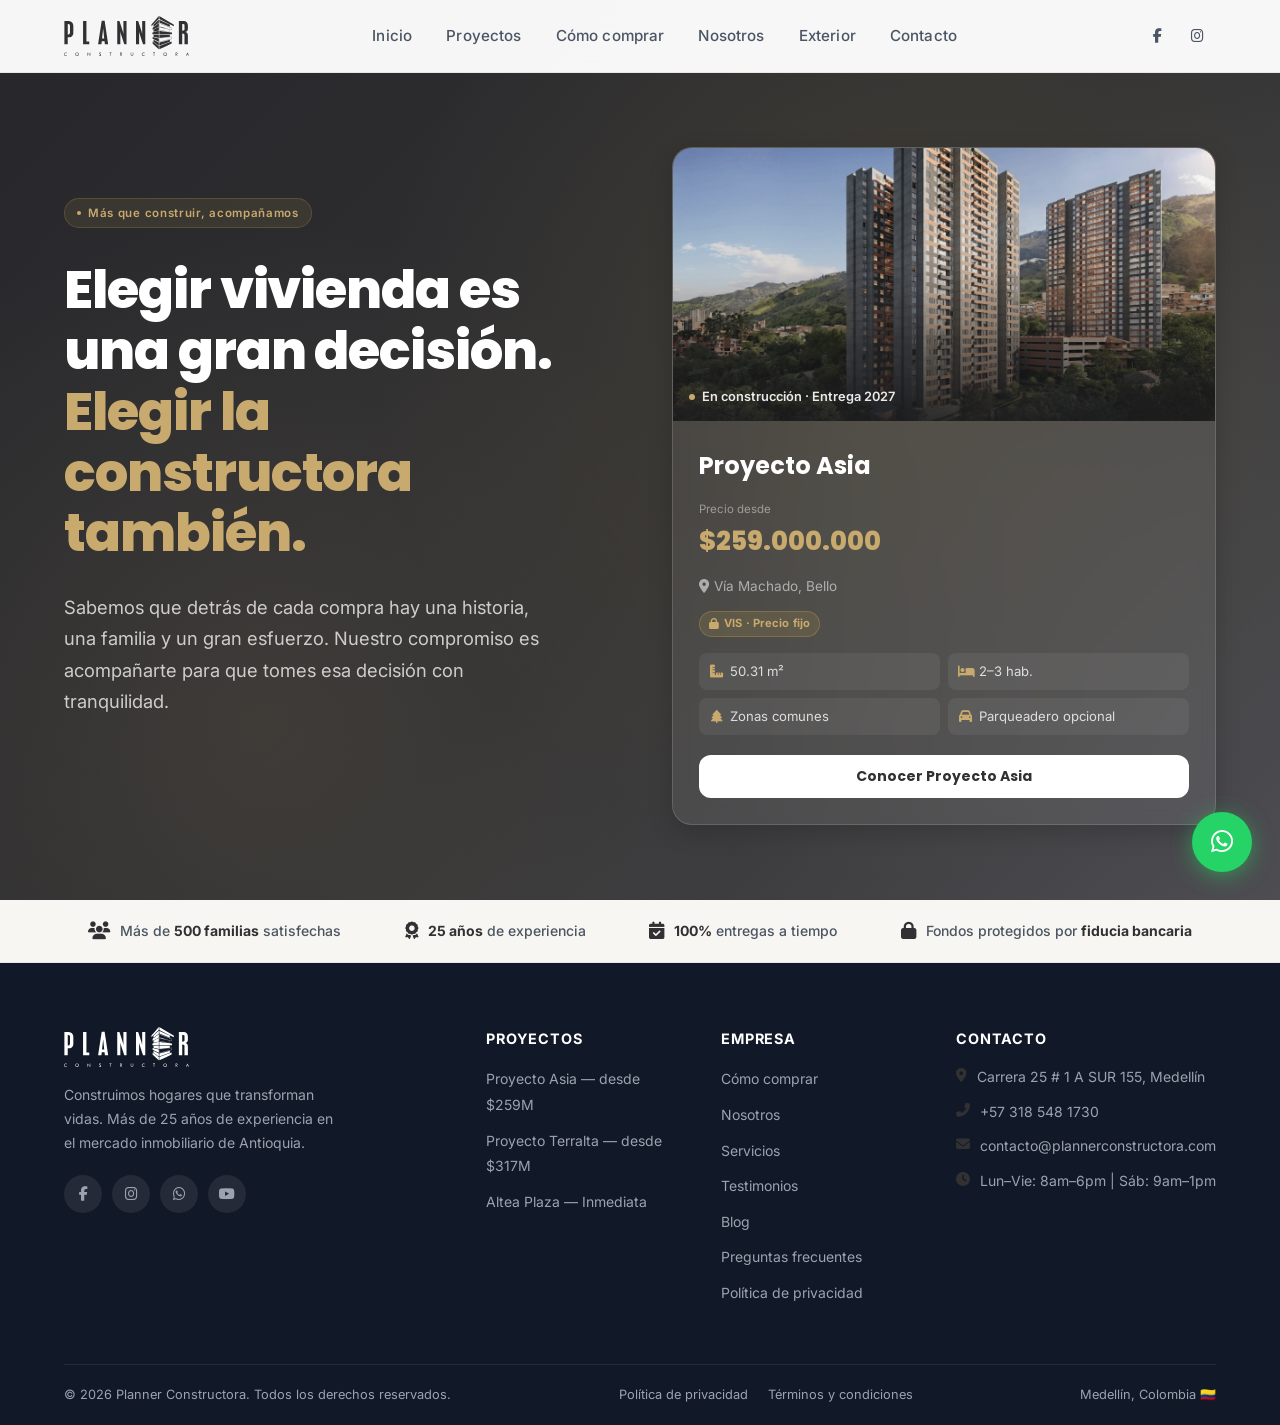
==== commit ee327d34: "Rediseño completo de Home: Hero, Proyecto Asia y limpieza general Hero (Inicio): - Nuevo mensaje enf" ====
--- a/planner-v2/index.html
+++ b/planner-v2/index.html
@@ -103,17 +103,15 @@
   <div class="container">
     <div class="navbar__inner">
 
-      <a href="#inicio" class="navbar__logo" aria-label="Planner Constructora - Inicio">
+      <a href="#" onclick="switchTab('inicio');return false;" class="navbar__logo" aria-label="Planner Constructora - Inicio">
         <img src="img/planner-logo-black.svg" alt="Planner Constructora" width="160" height="51" style="height:40px;width:auto" />
       </a>
 
       <ul class="navbar__nav" role="list">
         <li><a href="#" data-nav-tab="inicio"    onclick="switchTab('inicio');return false;"    class="active">Inicio</a></li>
         <li><a href="#" data-nav-tab="proyectos" onclick="switchTab('proyectos');return false;"          >Proyectos</a></li>
-        <li><a href="#" data-nav-tab="cotizar"   onclick="switchTab('cotizar');return false;"           >Cotizar</a></li>
         <li><a href="#" data-nav-tab="proceso"   onclick="switchTab('proceso');return false;"            >Cómo comprar</a></li>
         <li><a href="#" data-nav-tab="nosotros"  onclick="switchTab('nosotros');return false;"           >Nosotros</a></li>
-        <li><a href="#" data-nav-tab="avances"   onclick="switchTab('avances');return false;"            >Avances</a></li>
         <li><a href="#" data-nav-tab="exterior"  onclick="switchTab('exterior');return false;"           >Exterior</a></li>
         <li><a href="#" data-nav-tab="contacto"  onclick="switchTab('contacto');return false;"           >Contacto</a></li>
       </ul>
@@ -135,11 +133,9 @@
 <!-- Mobile Nav -->
 <div class="mobile-nav" id="mobile-nav" role="dialog" aria-label="Menú móvil">
   <a href="#" onclick="switchTab('inicio');return false;">Inicio</a>
-  <a href="#" onclick="switchTab('proyectos');return false;">Proyectos</a>
-  <a href="#" onclick="switchTab('cotizar');return false;" style="color:var(--color-accent);font-weight:700">Cotizar</a>
+  <a href="#" onclick="switchTab('proyectos');return false;" style="color:var(--color-accent);font-weight:700">Proyectos</a>
   <a href="#" onclick="switchTab('proceso');return false;">Cómo comprar</a>
   <a href="#" onclick="switchTab('nosotros');return false;">Nosotros</a>
-  <a href="#" onclick="switchTab('avances');return false;">Avances de obra</a>
   <a href="#" onclick="switchTab('exterior');return false;">Exterior</a>
   <a href="#" onclick="switchTab('contacto');return false;">Contacto</a>
   <button class="btn btn-whatsapp" onclick="openWhatsApp()">
@@ -158,57 +154,43 @@
       <div class="hero__text">
         <div class="hero__badge">
           <span class="hero__badge-dot"></span>
-          Proyecto Asia — disponible ahora en Bello
+          Más que construir, acompañamos
         </div>
 
         <h1 id="hero-title" class="hero__title">
-          Vivienda nueva en Bello,<br>
-          <span>con respaldo de 15 años</span>
+          Elegir vivienda es una gran decisión.<br>
+          <span>Elegir la constructora también.</span>
         </h1>
 
         <p class="hero__subtitle">
-          Constructora con más de 15 años de trayectoria en el desarrollo de proyectos residenciales en el Área Metropolitana de Medellín. Unidades desde <strong style="color:#C8A96E">$259 millones</strong> en Bello, Antioquia.
+          Sabemos que detrás de cada compra hay una historia, una familia y un gran esfuerzo. Nuestro compromiso es acompañarte para que tomes esa decisión con tranquilidad.
         </p>
-
-        <div class="hero__trust" aria-label="Indicadores de confianza">
-          <div class="hero__trust-item">
-            <div class="hero__trust-number" data-count="500" data-suffix="+">0+</div>
-            <div class="hero__trust-label">Familias<br>satisfechas</div>
-          </div>
-          <div class="hero__trust-item">
-            <div class="hero__trust-number" data-count="15" data-suffix=" años">0</div>
-            <div class="hero__trust-label">De experiencia<br>en el mercado</div>
-          </div>
-          <div class="hero__trust-item">
-            <div class="hero__trust-number" data-count="100" data-suffix="%">0%</div>
-            <div class="hero__trust-label">Entregas<br>a tiempo</div>
-          </div>
-        </div>
       </div>
 
       <!-- Card Asia destacado -->
       <div class="hero__visual reveal" style="position:relative">
 
-        <div class="hero__asia-card">
-          <!-- Header con estado -->
-          <div class="hero__asia-card-header">
+        <a href="proyectos/asia.html" class="hero__asia-card" aria-label="Ver Proyecto Asia">
+          <!-- Imagen de portada -->
+          <div class="hero__asia-card-image">
+            <img src="img/asia-card-clean.jpg" alt="Render Proyecto Asia — Vía Machado, Bello" width="700" height="480" loading="eager" />
             <span class="hero__asia-badge"><span class="hero__badge-dot"></span>En construcción · Entrega 2027</span>
           </div>
 
           <!-- Info principal -->
           <div class="hero__asia-card-body">
             <div class="hero__asia-name">Proyecto Asia</div>
-            <div class="hero__asia-location"><i class="fas fa-map-marker-alt"></i> Vía Machado, Bello</div>
 
             <div class="hero__asia-price-row">
               <div>
                 <div class="hero__asia-price-label">Precio desde</div>
                 <div class="hero__asia-price">$259.000.000</div>
               </div>
-              <div class="hero__asia-thumb-wrap">
-                <img src="img/asia-card.png" alt="Proyecto Asia" class="hero__asia-thumb" />
-              </div>
             </div>
+
+            <div class="hero__asia-location"><i class="fas fa-map-marker-alt"></i> Vía Machado, Bello</div>
+
+            <div class="hero__asia-price-note"><i class="fas fa-lock"></i> VIS · Precio fijo</div>
 
             <!-- Specs -->
             <div class="hero__asia-specs">
@@ -221,21 +203,21 @@
                 <span>2–3 hab.</span>
               </div>
               <div class="hero__asia-spec">
-                <i class="fas fa-swimming-pool"></i>
-                <span>Piscina</span>
+                <i class="fas fa-tree"></i>
+                <span>Zonas comunes</span>
               </div>
               <div class="hero__asia-spec">
                 <i class="fas fa-car"></i>
-                <span>Parqueadero</span>
+                <span>Parqueadero opcional</span>
               </div>
             </div>
 
-            <!-- CTAs -->
+            <!-- CTA -->
             <div class="hero__asia-ctas">
-              <a href="proyectos/asia.html" class="btn btn-white btn-sm" style="width:100%;justify-content:center">Ver proyecto</a>
+              <span class="btn btn-white btn-sm" style="width:100%;justify-content:center">Conocer Proyecto Asia</span>
             </div>
           </div>
-        </div>
+        </a>
       </div>
 
     </div>
@@ -248,24 +230,20 @@
   <div class="container">
     <div class="trust-band__inner">
       <div class="trust-band__item">
-        <i class="fas fa-shield-alt"></i>
-        <span>Escrituración <strong>garantizada</strong></span>
+        <i class="fas fa-users"></i>
+        <span>Más de <strong>500 familias</strong> satisfechas</span>
       </div>
       <div class="trust-band__item">
-        <i class="fas fa-university"></i>
-        <span>Vinculación con el <strong>sistema financiero nacional</strong></span>
+        <i class="fas fa-award"></i>
+        <span><strong>25 años</strong> de experiencia</span>
       </div>
       <div class="trust-band__item">
         <i class="fas fa-calendar-check"></i>
         <span><strong>100%</strong> entregas a tiempo</span>
       </div>
       <div class="trust-band__item">
-        <i class="fas fa-headset"></i>
-        <span>Asesoría comercial <strong>sin costo</strong></span>
-      </div>
-      <div class="trust-band__item">
-        <i class="fas fa-home"></i>
-        <span>Acompañamiento integral <strong>en la compraventa</strong></span>
+        <i class="fas fa-lock"></i>
+        <span>Fondos protegidos por <strong>fiducia bancaria</strong></span>
       </div>
     </div>
   </div>
@@ -273,34 +251,42 @@
 
 
 <!-- ======================== PROYECTO ASIA (FEATURED) ======================== -->
-<section id="proyectos" data-tab="proyectos" aria-labelledby="proyectos-title" style="padding-top:96px;padding-bottom:96px">
-  <div class="container">
-
-    <div class="section-header reveal">
-      <span class="section-label">Proyecto en comercialización</span>
-      <h2 class="section-title" id="proyectos-title">Proyecto Asia — Vivienda Nueva en Bello</h2>
-      <p class="section-subtitle">Unidades residenciales sobre planos en Vía Machado, Bello. Entrega programada diciembre de 2027.</p>
-    </div>
+<section id="proyectos" data-tab="proyectos" aria-labelledby="proyectos-title" style="padding-top:88px;padding-bottom:80px">
+  <div class="container">
 
     <!-- Asia: card grande 2 columnas -->
     <article class="asia-featured reveal" aria-label="Proyecto Asia">
       <div class="asia-featured__img">
-        <img src="img/asia-card.png" alt="Render Proyecto Asia - Vía Machado, Bello"
-          width="700" height="480" loading="eager" />
-        <span class="asia-featured__badge"><i class="fas fa-circle" style="font-size:.5rem;color:#10B981"></i> 8 unidades disponibles</span>
+        <div class="asia-featured__img-main">
+          <img id="proyectos-asia-main-img" src="img/asia-card-clean.jpg" alt="Render Proyecto Asia - Vía Machado, Bello"
+            width="700" height="480" loading="eager" />
+          <span class="asia-featured__badge"><i class="fas fa-circle" style="font-size:.5rem;color:#10B981"></i> Últimas 8 unidades disponibles</span>
+        </div>
+        <div class="asia-featured__gallery">
+          <img src="img/asia-card-clean.jpg" alt="Fachada" class="asia-gallery-thumb active" onclick="changeAsiaThumb(this,'img/asia-card-clean.jpg')" />
+          <img src="img/asia-piscina-adultos.png" alt="Piscina" class="asia-gallery-thumb" onclick="changeAsiaThumb(this,'img/asia-piscina-adultos.png')" />
+          <img src="img/asia-gym.png" alt="Gimnasio" class="asia-gallery-thumb" onclick="changeAsiaThumb(this,'img/asia-gym.png')" />
+          <img src="img/asia-salon.png" alt="Salón social" class="asia-gallery-thumb" onclick="changeAsiaThumb(this,'img/asia-salon.png')" />
+          <img src="img/asia-cancha.png" alt="Cancha deportiva" class="asia-gallery-thumb" onclick="changeAsiaThumb(this,'img/asia-cancha.png')" />
+        </div>
       </div>
       <div class="asia-featured__info">
-        <div style="display:flex;align-items:center;gap:10px;margin-bottom:20px;flex-wrap:wrap">
+        <h3 class="asia-featured__name" id="proyectos-title">Proyecto Asia</h3>
+        <div class="asia-featured__price"><span class="asia-featured__price-label">Desde</span><strong>$259.000.000</strong></div>
+        <div style="display:flex;align-items:center;gap:14px;margin-bottom:28px;flex-wrap:wrap">
+          <div class="asia-featured__location" style="margin-bottom:0"><i class="fas fa-map-marker-alt"></i> Vía Machado, Bello</div>
           <span class="proyecto-card__badge badge-2026" style="position:static">Entrega 2027</span>
         </div>
-        <div class="asia-featured__location"><i class="fas fa-map-marker-alt"></i> Vía Machado, Bello</div>
-        <h3 class="asia-featured__name">Proyecto Asia</h3>
-        <div class="asia-featured__price">Desde <strong>$259.000.000</strong></div>
-        <p style="color:var(--color-gray-600);margin-bottom:28px;line-height:1.7">
-          Unidades de 2 habitaciones con 50.31 m² en una de las zonas de mayor valorización del Área Metropolitana. Áreas sociales completas, parqueadero incluido y zonas verdes con vista al Valle de Aburrá. Financiación hipotecaria con todas las entidades del sistema financiero colombiano.
+        <p style="color:var(--color-gray-600);margin-bottom:24px;line-height:1.7">
+          Ubicación estratégica en una de las zonas de mayor valorización del Área Metropolitana, acabados de calidad y financiación hipotecaria con todas las entidades del sistema financiero colombiano.
         </p>
 
         <div class="asia-featured__specs">
+          <div class="asia-spec-item">
+            <i class="fas fa-shield-alt"></i>
+            <strong>VIS</strong>
+            <span>Precio fijo</span>
+          </div>
           <div class="asia-spec-item">
             <i class="fas fa-ruler-combined"></i>
             <strong>50.31 m²</strong>
@@ -312,21 +298,21 @@
             <span>Habitaciones</span>
           </div>
           <div class="asia-spec-item">
-            <i class="fas fa-swimming-pool"></i>
-            <strong>Piscina</strong>
-            <span>Área social</span>
+            <i class="fas fa-tree"></i>
+            <strong>+10</strong>
+            <span>Zonas comunes</span>
           </div>
           <div class="asia-spec-item">
-            <i class="fas fa-car"></i>
-            <strong>Parqueadero</strong>
-            <span>Incluido</span>
+            <i class="fas fa-circle-info"></i>
+            <strong>Opcional</strong>
+            <span>Parqueadero adicional</span>
           </div>
         </div>
 
 
         <div style="display:flex;gap:12px;flex-wrap:wrap">
-          <a href="proyectos/asia.html" class="btn btn-primary btn-lg">
-            <i class="fas fa-expand-alt"></i> Ver proyecto
+          <a href="proyectos/asia.html" class="btn btn-primary btn-lg btn-gold-hover btn-featured-cta">
+            <i class="fas fa-expand-alt"></i> Conocer Proyecto
           </a>
         </div>
       </div>
@@ -337,33 +323,31 @@
 
 
 <!-- ======================== PROYECTOS ENTREGADOS ======================== -->
-<section id="proyectos-entregados" data-tab="proyectos" style="padding:72px 0;background:var(--color-gray-100)">
-  <div class="container">
-    <div class="section-header reveal" style="margin-bottom:48px">
-      <span class="section-label">Trayectoria</span>
-      <h2 class="section-title">Proyectos entregados con cumplimiento</h2>
-      <p class="section-subtitle">Más de 500 unidades residenciales entregadas en los términos contractuales pactados. Un historial de cumplimiento que respalda cada negociación.</p>
-    </div>
-
-    <div style="display:grid;grid-template-columns:1fr 1fr;gap:32px" class="entregados-grid reveal">
-
-      <!-- Terralta -->
+<section id="proyectos-entregados" data-tab="proyectos" style="padding:72px 0 96px">
+  <div class="container">
+    <div class="section-header reveal centered" style="margin-bottom:40px">
+      <h2 class="section-title">Proyectos entregados</h2>
+      <p class="section-subtitle" style="margin:0 auto">Cada proyecto entregado representa una promesa cumplida y una familia que confió en Planner.</p>
+    </div>
+
+    <div style="display:grid;grid-template-columns:repeat(3,1fr);gap:32px" class="entregados-grid reveal">
+
+      <!-- Bari -->
       <article class="entregado-card">
-        <div class="entregado-card__img">
-          <img src="img/terralta-card.png" alt="Proyecto Terralta — entregado" loading="lazy" />
+        <div class="entregado-card__img entregado-card__img--pending">
+          <div class="entregado-card__pending-icon"><i class="fas fa-building"></i><span>Foto próximamente</span></div>
           <div class="entregado-card__overlay">
-            <span class="entregado-badge"><i class="fas fa-check-circle"></i> Entregado Q1 2026</span>
+            <span class="entregado-badge"><i class="fas fa-check-circle"></i> Entregado 2019</span>
           </div>
         </div>
         <div class="entregado-card__body">
-          <div class="entregado-card__location"><i class="fas fa-map-marker-alt"></i> Barrio Suárez, Bello</div>
-          <h3 class="entregado-card__name">Proyecto Terralta</h3>
-          <p class="entregado-card__desc">Proyecto residencial de arquitectura contemporánea con gimnasio, salón social y vistas al Valle de Aburrá. Comercializado y escriturado en su totalidad.</p>
+          <h3 class="entregado-card__name">Proyecto Bari</h3>
           <div class="entregado-card__stats">
-            <div><strong>65–85 m²</strong><span>Área</span></div>
-            <div><strong>2–3 hab.</strong><span>Habitaciones</span></div>
+            <div><strong>88</strong><span>Apartamentos</span></div>
+            <div><strong>2019</strong><span>Año entrega</span></div>
             <div><strong>100%</strong><span>Vendido</span></div>
           </div>
+          <p class="entregado-card__desc">El primer gran proyecto entregado por Planner, en el Área Metropolitana de Medellín.</p>
         </div>
       </article>
 
@@ -376,269 +360,34 @@
           </div>
         </div>
         <div class="entregado-card__body">
-          <div class="entregado-card__location"><i class="fas fa-map-marker-alt"></i> Niquia, Bello</div>
           <h3 class="entregado-card__name">Altea Plaza</h3>
-          <p class="entregado-card__desc">Unidades residenciales con zona húmeda, área BBQ y acceso directo al Metro Cable de Medellín. Escrituración y entrega completada al 100%.</p>
           <div class="entregado-card__stats">
             <div><strong>52–68 m²</strong><span>Área</span></div>
             <div><strong>2–3 hab.</strong><span>Habitaciones</span></div>
             <div><strong>100%</strong><span>Entregado</span></div>
           </div>
+          <p class="entregado-card__desc">En Niquia, Bello, a pasos del Metro Cable, con acabados completos.</p>
         </div>
       </article>
 
-    </div>
-
-    <!-- Sello de confianza -->
-    <div class="entregados-trust reveal" style="margin-top:48px;text-align:center;padding:32px;background:#fff;border-radius:var(--radius-lg);border:1px solid var(--color-gray-200)">
-      <p style="font-size:1.05rem;color:var(--color-gray-600);max-width:560px;margin:0 auto 20px">
-        <strong style="color:var(--color-dark)">Entrega garantizada.</strong> Todos nuestros proyectos fueron entregados en los plazos prometidos a cada familia.
-      </p>
-      <div style="display:flex;justify-content:center;gap:40px;flex-wrap:wrap">
-        <div style="text-align:center">
-          <div style="font-family:var(--font-heading);font-size:2rem;font-weight:800;color:#313133">500+</div>
-          <div style="font-size:.875rem;color:var(--color-gray-600)">Familias beneficiadas</div>
-        </div>
-        <div style="text-align:center">
-          <div style="font-family:var(--font-heading);font-size:2rem;font-weight:800;color:#313133">100%</div>
-          <div style="font-size:.875rem;color:var(--color-gray-600)">Entregas a tiempo</div>
-        </div>
-        <div style="text-align:center">
-          <div style="font-family:var(--font-heading);font-size:2rem;font-weight:800;color:#313133">15+</div>
-          <div style="font-size:.875rem;color:var(--color-gray-600)">Años de experiencia</div>
-        </div>
-      </div>
-    </div>
-  </div>
-</section>
-
-
-<!-- ======================== COTIZADOR CUOTA INICIAL ======================== -->
-<section id="calculadora" data-tab="cotizar" class="calc-section" aria-labelledby="calc-title" style="--calc-section:1">
-  <div class="container">
-    <div class="calc-grid">
-
-      <!-- Izquierda: contexto fijo -->
-      <div class="calc-left reveal">
-        <span class="section-label">Cotizador</span>
-        <h2 class="section-title" id="calc-title" style="color:#fff">¿Puedo comprar<br>en Proyecto Asia?</h2>
-        <p class="section-subtitle" style="color:rgba(255,255,255,.7)">Cuéntanos un poco y en 1 minuto te calculamos un plan personalizado para tu cuota inicial.</p>
-
-        <div style="margin-top:32px;background:rgba(255,255,255,.07);border:1px solid rgba(255,255,255,.1);border-radius:16px;padding:24px">
-          <div style="font-size:.7rem;font-weight:700;letter-spacing:.09em;text-transform:uppercase;color:rgba(255,255,255,.38);margin-bottom:16px">Proyecto Asia — datos clave</div>
-          <div style="display:grid;grid-template-columns:1fr 1fr;gap:14px">
-            <div>
-              <div style="font-size:.7rem;color:rgba(255,255,255,.38);margin-bottom:3px">Precio</div>
-              <div style="font-weight:700;color:#fff">$259.000.000</div>
-            </div>
-            <div>
-              <div style="font-size:.7rem;color:rgba(255,255,255,.38);margin-bottom:3px">Cuota inicial (30%)</div>
-              <div style="font-weight:700;color:#C8A96E">$77.700.000</div>
-            </div>
-            <div>
-              <div style="font-size:.7rem;color:rgba(255,255,255,.38);margin-bottom:3px">Plazo de pago</div>
-              <div style="font-weight:700;color:#fff">20 meses de obra</div>
-            </div>
-            <div>
-              <div style="font-size:.7rem;color:rgba(255,255,255,.38);margin-bottom:3px">Entrega</div>
-              <div style="font-weight:700;color:#fff">Diciembre 2027</div>
-            </div>
-          </div>
-        </div>
-
-        <div style="margin-top:20px;display:flex;align-items:center;gap:10px;color:rgba(255,255,255,.4);font-size:.78rem">
-          <i class="fas fa-shield-alt" style="color:#C8A96E"></i>
-          Sin compromiso · 100% gratuito · Sin consulta en centrales
-        </div>
-      </div>
-
-      <!-- Derecha: wizard interactivo (5 pasos — 1 pregunta a la vez) -->
-      <div class="reveal" style="transition-delay:.15s">
-        <div class="calc-card" style="padding:0;overflow:hidden;min-height:500px;display:flex;flex-direction:column">
-
-          <!-- Dots de progreso -->
-          <div class="wiz-dots" id="wiz-dots">
-            <div class="wiz-dot active"  id="wd1"></div>
-            <div class="wiz-dot"         id="wd2"></div>
-            <div class="wiz-dot"         id="wd3"></div>
-            <div class="wiz-dot"         id="wd4"></div>
-            <div class="wiz-dot"         id="wd5"></div>
-          </div>
-
-          <!-- ══ PASO 0: Selección de proyecto ══ -->
-          <div class="cotiz-step active" id="cotiz-s0">
-            <div class="wiz-body" style="max-width:460px">
-              <div class="wiz-icon">🏢</div>
-              <h3 class="wiz-title">¿Qué proyecto quieres cotizar?</h3>
-              <p class="wiz-sub">Selecciona el proyecto y en 1 minuto te calculamos un plan personalizado para tu cuota inicial.</p>
-
-              <!-- Asia — disponible -->
-              <div class="wiz-proj-card" onclick="wizSelectProject('asia')">
-                <div class="wiz-proj-badge"><span style="color:#10B981">●</span> Disponible ahora</div>
-                <div class="wiz-proj-name">Proyecto Asia</div>
-                <div class="wiz-proj-loc"><i class="fas fa-map-marker-alt"></i> Vía Machado, Bello</div>
-                <div class="wiz-proj-stats">
-                  <div><strong>$259M</strong><span>Precio</span></div>
-                  <div><strong>50.31 m²</strong><span>Área</span></div>
-                  <div><strong>2027</strong><span>Entrega</span></div>
-                </div>
-              </div>
-
-              <!-- Próximamente -->
-              <div class="wiz-proj-card wiz-proj-soon">
-                <div class="wiz-proj-badge wiz-proj-badge-soon">Próximamente</div>
-                <div class="wiz-proj-name">Nuevos proyectos</div>
-                <div class="wiz-proj-loc">Más opciones en camino</div>
-              </div>
-            </div>
-          </div>
-
-          <!-- ══ PASO 1: Tipo de empleo ══ -->
-          <div class="cotiz-step" id="cotiz-s1">
-            <div class="wiz-body">
-              <div class="wiz-icon">👤</div>
-              <h3 class="wiz-title">¿Cómo generas tus ingresos?</h3>
-              <p class="wiz-sub">Con esto calculamos tus beneficios adicionales</p>
-
-              <div class="wiz-emp-row">
-                <button class="wiz-emp-chip sel" id="wchip-empleado" onclick="wizSelectEmpleo('empleado',this)">
-                  <span class="e-ico">👔</span>Empleado
-                </button>
-                <button class="wiz-emp-chip" id="wchip-independiente" onclick="wizSelectEmpleo('independiente',this)">
-                  <span class="e-ico">💼</span>Independiente
-                </button>
-                <button class="wiz-emp-chip" id="wchip-pensionado" onclick="wizSelectEmpleo('pensionado',this)">
-                  <span class="e-ico">🏖️</span>Pensionado
-                </button>
-              </div>
-              <input type="hidden" id="cotiz-empleo" value="empleado" />
-
-              <button class="wiz-btn" onclick="wizGo(2)">Continuar <i class="fas fa-arrow-right"></i></button>
-              <p style="font-size:.75rem;color:var(--color-gray-400);margin-top:12px;text-align:center">
-                <i class="fas fa-lock" style="font-size:.65rem"></i> Sin consulta en centrales de riesgo
-              </p>
-            </div>
-          </div>
-
-          <!-- ══ PASO 2: Ingresos ══ -->
-          <div class="cotiz-step" id="cotiz-s2">
-            <div class="wiz-body">
-              <div class="wiz-icon">💰</div>
-              <h3 class="wiz-title">¿Cuánto ganas al mes?</h3>
-              <p class="wiz-sub">Necesario para calcular tus potenciadores y tu capacidad de ahorro</p>
-
-              <div class="wiz-money">
-                <span class="wiz-money-sym">$</span>
-                <input type="text" id="cotiz-ingreso" placeholder="0" inputmode="numeric"
-                  oninput="formatCotizField(this)" autocomplete="off" />
-              </div>
-              <p class="wiz-hint">Puedes sumar tus ingresos con los de tu pareja o codeudor.</p>
-              <div class="wiz-quick">
-                <button class="wiz-qchip" onclick="wizSet('cotiz-ingreso',2000000)">$2M</button>
-                <button class="wiz-qchip" onclick="wizSet('cotiz-ingreso',3000000)">$3M</button>
-                <button class="wiz-qchip" onclick="wizSet('cotiz-ingreso',4500000)">$4.5M</button>
-                <button class="wiz-qchip" onclick="wizSet('cotiz-ingreso',6000000)">$6M</button>
-                <button class="wiz-qchip" onclick="wizSet('cotiz-ingreso',8000000)">$8M</button>
-              </div>
-
-              <button class="wiz-btn" onclick="wizGo(3)">Continuar <i class="fas fa-arrow-right"></i></button>
-              <button class="wiz-back" onclick="wizGo(1)">← Atrás</button>
-            </div>
-          </div>
-
-          <!-- ══ PASO 3: Ahorros actuales ══ -->
-          <div class="cotiz-step" id="cotiz-s3">
-            <div class="wiz-body">
-              <div class="wiz-icon">🏦</div>
-              <h3 class="wiz-title">¿Cuánto tienes ahorrado hoy?</h3>
-              <p class="wiz-sub">Incluye cuentas, CDTs, cesantías disponibles…<br>pon 0 si empiezas de cero</p>
-
-              <div class="wiz-money">
-                <span class="wiz-money-sym">$</span>
-                <input type="text" id="cotiz-ahorro" placeholder="0" inputmode="numeric"
-                  oninput="formatCotizField(this)" autocomplete="off" />
-              </div>
-              <p class="wiz-hint">La cuota inicial de Proyecto Asia es <strong>$77.700.000</strong> (30% del precio).</p>
-              <div class="wiz-quick">
-                <button class="wiz-qchip" onclick="wizSet('cotiz-ahorro',0)">$0</button>
-                <button class="wiz-qchip" onclick="wizSet('cotiz-ahorro',5000000)">$5M</button>
-                <button class="wiz-qchip" onclick="wizSet('cotiz-ahorro',15000000)">$15M</button>
-                <button class="wiz-qchip" onclick="wizSet('cotiz-ahorro',30000000)">$30M</button>
-                <button class="wiz-qchip" onclick="wizSet('cotiz-ahorro',50000000)">$50M</button>
-              </div>
-
-              <button class="wiz-btn" onclick="wizGo(4)">Continuar <i class="fas fa-arrow-right"></i></button>
-              <button class="wiz-back" onclick="wizGo(2)">← Atrás</button>
-            </div>
-          </div>
-
-          <!-- ══ PASO 4: Aporte mensual + potenciadores ══ -->
-          <div class="cotiz-step" id="cotiz-s4">
-            <div class="wiz-body">
-              <div class="wiz-icon">📅</div>
-              <h3 class="wiz-title">¿Cuánto puedes aportar cada mes?</h3>
-              <p class="wiz-sub">Lo que pondrías mes a mes durante los 20 meses de obra</p>
-
-              <div class="wiz-money">
-                <span class="wiz-money-sym">$</span>
-                <input type="text" id="cotiz-mensual" placeholder="0" inputmode="numeric"
-                  oninput="formatCotizField(this)" autocomplete="off" />
-              </div>
-              <p class="wiz-hint">Para cubrir $77.7M en 20 meses necesitas ~$3.885.000/mes (sin ahorros previos).</p>
-              <div class="wiz-quick">
-                <button class="wiz-qchip" onclick="wizSet('cotiz-mensual',1000000)">$1M</button>
-                <button class="wiz-qchip" onclick="wizSet('cotiz-mensual',1500000)">$1.5M</button>
-                <button class="wiz-qchip" onclick="wizSet('cotiz-mensual',2000000)">$2M</button>
-                <button class="wiz-qchip" onclick="wizSet('cotiz-mensual',2500000)">$2.5M</button>
-                <button class="wiz-qchip" onclick="wizSet('cotiz-mensual',3000000)">$3M</button>
-              </div>
-
-              <!-- Potenciadores (solo empleados — visible por defecto porque el chip inicial es Empleado) -->
-              <div id="wiz-boosts" style="width:100%;margin-bottom:20px">
-                <p style="font-size:.78rem;font-weight:700;text-transform:uppercase;letter-spacing:.06em;color:var(--color-dark);margin-bottom:8px;text-align:left">⚡ Activa tus potenciadores</p>
-
-                <label class="wiz-boost on" id="wb-primas">
-                  <input type="checkbox" id="boost-primas" checked onchange="wizBoostChange(this)" />
-                  <div class="wiz-boost-box">
-                    <i class="fas fa-check" style="font-size:.6rem;color:#fff"></i>
-                  </div>
-                  <div>
-                    <strong>Incluir mis Primas</strong>
-                    <span>Junio y Diciembre — ½ salario c/u</span>
-                    <span class="wiz-boost-pow">✨ Aportes extra 2× al año</span>
-                  </div>
-                </label>
-
-                <label class="wiz-boost on" id="wb-ces">
-                  <input type="checkbox" id="boost-cesantias" checked onchange="wizBoostChange(this)" />
-                  <div class="wiz-boost-box">
-                    <i class="fas fa-check" style="font-size:.6rem;color:#fff"></i>
-                  </div>
-                  <div>
-                    <strong>Incluir mis Cesantías</strong>
-                    <span>Consignadas en Marzo — 1 mes/año</span>
-                    <span class="wiz-boost-pow">✨ Abono extra en marzo</span>
-                  </div>
-                </label>
-              </div>
-
-              <button class="wiz-btn" onclick="wizGo(5)">Ver mi resultado <i class="fas fa-arrow-right"></i></button>
-              <button class="wiz-back" onclick="wizGo(3)">← Atrás</button>
-            </div>
-          </div>
-
-          <!-- ══ PASO 5: Resultado ══ -->
-          <div class="cotiz-step" id="cotiz-s5">
-            <div class="wiz-body" style="max-width:480px">
-              <div id="wiz-resultado"></div>
-              <button class="wiz-back" onclick="wizGo(1)" style="margin-top:16px">
-                <i class="fas fa-redo" style="font-size:.75rem"></i> Recalcular desde el inicio
-              </button>
-            </div>
-          </div>
-
-        </div>
-      </div>
+      <!-- Terralta -->
+      <article class="entregado-card" style="transition-delay:.2s">
+        <div class="entregado-card__img">
+          <img src="img/terralta-card.png" alt="Proyecto Terralta — entregado" loading="lazy" />
+          <div class="entregado-card__overlay">
+            <span class="entregado-badge"><i class="fas fa-check-circle"></i> Entregado Q1 2026</span>
+          </div>
+        </div>
+        <div class="entregado-card__body">
+          <h3 class="entregado-card__name">Proyecto Terralta</h3>
+          <div class="entregado-card__stats">
+            <div><strong>65–85 m²</strong><span>Área</span></div>
+            <div><strong>2–3 hab.</strong><span>Habitaciones</span></div>
+            <div><strong>100%</strong><span>Vendido</span></div>
+          </div>
+          <p class="entregado-card__desc">En Barrio Suárez, Bello, con arquitectura contemporánea y gimnasio propio.</p>
+        </div>
+      </article>
 
     </div>
   </div>
@@ -662,15 +411,15 @@
         <div class="proceso-step__icon"><i class="fas fa-search"></i></div>
         <h4>Conoce el proyecto</h4>
         <p>Evalúa las opciones disponibles según área, precio y localización. Un asesor le presentará las condiciones comerciales vigentes y la disponibilidad de unidades.</p>
-        <a href="#proyectos" class="btn btn-outline btn-sm">Ver proyectos</a>
+        <a href="#" onclick="switchTab('proyectos');return false;" class="btn btn-outline btn-sm">Ver proyectos</a>
       </div>
 
       <div class="proceso-step reveal" style="transition-delay:.1s">
         <div class="proceso-step__num">2</div>
         <div class="proceso-step__icon"><i class="fas fa-calculator"></i></div>
         <h4>Evalúa tu capacidad financiera</h4>
-        <p>Utilice nuestro simulador para proyectar el plan de cuota inicial y determinar la viabilidad del crédito hipotecario según sus ingresos.</p>
-        <a href="#calculadora" class="btn btn-outline btn-sm">Calcular ahora</a>
+        <p>Un asesor te ayuda a proyectar el plan de cuota inicial y determinar la viabilidad del crédito hipotecario según tus ingresos.</p>
+        <button class="btn btn-outline btn-sm" onclick="openWhatsApp('Asia')">Hablar con un asesor</button>
       </div>
 
       <div class="proceso-step reveal" style="transition-delay:.2s">
@@ -686,7 +435,7 @@
         <div class="proceso-step__icon"><i class="fas fa-key"></i></div>
         <h4>Escrituración y entrega</h4>
         <p>Formalizamos la promesa de compraventa, gestionamos el desembolso hipotecario con la entidad financiera y coordinamos la entrega técnica del inmueble.</p>
-        <a href="#contacto" class="btn btn-primary btn-sm">Empezar ahora</a>
+        <a href="#" onclick="switchTab('contacto');return false;" class="btn btn-primary btn-sm">Empezar ahora</a>
       </div>
 
     </div>
@@ -695,11 +444,11 @@
     <div class="reveal" style="margin-top:56px;background:linear-gradient(135deg,var(--color-primary),var(--color-primary-light));border-radius:var(--radius-xl);padding:40px 48px;display:flex;align-items:center;justify-content:space-between;flex-wrap:wrap;gap:24px">
       <div>
         <h3 style="color:#fff;margin-bottom:8px">100% de nuestros proyectos entregados a tiempo</h3>
-        <p style="color:rgba(255,255,255,.7);font-size:.95rem">En 15 años nunca hemos incumplido una fecha de entrega. Tu inversión está respaldada por fiducia bancaria.</p>
+        <p style="color:rgba(255,255,255,.7);font-size:.95rem">En 25 años nunca hemos incumplido una fecha de entrega. Tu inversión está respaldada por fiducia bancaria.</p>
       </div>
       <div style="display:flex;gap:32px;flex-shrink:0">
         <div style="text-align:center">
-          <div style="font-family:'Poppins',sans-serif;font-size:2rem;font-weight:800;color:#C8A96E">15</div>
+          <div style="font-family:'Poppins',sans-serif;font-size:2rem;font-weight:800;color:#C8A96E">25</div>
           <div style="font-size:.78rem;color:rgba(255,255,255,.6)">Años de<br>trayectoria</div>
         </div>
         <div style="text-align:center">
@@ -725,7 +474,7 @@
       <!-- Izquierda: info y stats -->
       <div class="reveal">
         <span class="section-label">Quiénes somos</span>
-        <h2 class="section-title" id="nosotros-title">Más de 15 años en el<br>desarrollo inmobiliario</h2>
+        <h2 class="section-title" id="nosotros-title">Más de 25 años en el<br>desarrollo inmobiliario</h2>
         <p style="color:var(--color-gray-600);margin-bottom:16px">Somos una empresa constructora con sede en Medellín, especializada en el desarrollo de proyectos residenciales de vivienda nueva en el Área Metropolitana de Antioquia. Nuestro modelo de gestión integra planificación técnica, control de obra y asesoría comercial bajo estándares NSR-10.</p>
         <p style="color:var(--color-gray-600);margin-bottom:32px">Cada proyecto integra diseño arquitectónico contemporáneo, especificaciones técnicas de alto estándar y una selección de localizaciones con alto potencial de valorización en el mercado inmobiliario antioqueño.</p>
 
@@ -735,7 +484,7 @@
             <div class="stat-card__label">Apartamentos entregados</div>
           </div>
           <div class="stat-card">
-            <div class="stat-card__number" data-count="15" data-suffix="">0</div>
+            <div class="stat-card__number" data-count="25" data-suffix="">0</div>
             <div class="stat-card__label">Años de experiencia</div>
           </div>
           <div class="stat-card">
@@ -847,104 +596,17 @@
       </div>
 
     </div>
-    </div>
+
+    <a href="https://g.co/kgs/plannerconstructora" target="_blank" rel="noopener" class="google-badge reveal" style="text-decoration:none">
+      <div class="google-badge__logo"><i class="fab fa-google" style="color:#4285F4"></i></div>
+      <div>
+        <div style="display:flex;align-items:baseline">
+          <span class="google-badge__score">4.9</span>
+          <span class="stars" style="font-size:.8rem"><i class="fas fa-star"></i><i class="fas fa-star"></i><i class="fas fa-star"></i><i class="fas fa-star"></i><i class="fas fa-star"></i></span>
+        </div>
         <div class="google-badge__info">Basado en 38+ reseñas verificadas en Google</div>
       </div>
-      <a href="https://g.co/kgs/plannerconstructora" target="_blank" rel="noopener" class="btn btn-outline btn-sm" style="margin-left:auto">Ver reseñas</a>
-    </div>
-
-  </div>
-</section>
-
-
-<!-- ======================== AVANCES DE OBRA ======================== -->
-<section id="avances" data-tab="avances" aria-labelledby="avances-title">
-  <div class="container">
-
-    <div class="section-header reveal">
-      <span class="section-label">Trazabilidad de obra</span>
-      <h2 class="section-title" id="avances-title">Avances de obra en tiempo real</h2>
-      <p class="section-subtitle">Reportes mensuales de avance constructivo con porcentaje de ejecución verificable.</p>
-    </div>
-
-    <div data-animate-bars style="display:grid;grid-template-columns:repeat(3,1fr);gap:24px;margin-bottom:48px">
-
-      <!-- Asia -->
-      <div class="reveal" style="background:#fff;border:1px solid var(--color-gray-200);border-radius:var(--radius-lg);overflow:hidden;box-shadow:var(--shadow-card)">
-        <div style="position:relative;height:180px;overflow:hidden">
-          <img src="img/asia-card.png"
-               alt="Avance obra Proyecto Asia" loading="lazy" width="500" height="180"
-               style="width:100%;height:100%;object-fit:cover" />
-          <div style="position:absolute;inset:0;background:linear-gradient(to top,rgba(0,0,0,.6),transparent)"></div>
-          <span style="position:absolute;bottom:12px;left:16px;color:#fff;font-family:'Poppins',sans-serif;font-weight:700;font-size:1.05rem">Proyecto Asia</span>
-          <span style="position:absolute;top:12px;right:12px;background:#313133;color:#fff;font-size:.72rem;font-weight:700;padding:4px 10px;border-radius:12px">Entrega 2027</span>
-        </div>
-        <div style="padding:20px">
-          <div style="display:flex;justify-content:space-between;align-items:center;margin-bottom:10px">
-            <span style="font-size:.875rem;color:#4B5563;font-weight:600">Avance general</span>
-            <span style="font-family:'Poppins',sans-serif;font-weight:800;color:#313133;font-size:1.1rem">8%</span>
-          </div>
-          <div style="background:#E5E7EB;border-radius:4px;height:8px;margin-bottom:14px">
-            <div class="progress-fill" data-width="8%" style="height:100%;width:0;border-radius:4px;background:linear-gradient(90deg,#313133,#4A4A4D);transition:width 1.2s ease"></div>
-          </div>
-          <p style="font-size:.82rem;color:#6B7280;margin-bottom:14px">Cimentación y estructura del primer piso en ejecución. Inicio de obra Mayo 2025.</p>
-          <button class="btn btn-outline btn-sm" style="width:100%;justify-content:center" onclick="openWhatsApp('Asia — quiero recibir fotos de avance de obra mensualmente')">
-            <i class="fab fa-whatsapp"></i> Recibir actualizaciones
-          </button>
-        </div>
-      </div>
-
-      <!-- Terralta -->
-      <div class="reveal" style="background:#fff;border:1px solid var(--color-gray-200);border-radius:var(--radius-lg);overflow:hidden;box-shadow:var(--shadow-card);transition-delay:.1s">
-        <div style="position:relative;height:180px;overflow:hidden">
-          <img src="img/terralta-card.png"
-               alt="Avance obra Proyecto Terralta" loading="lazy" width="500" height="180"
-               style="width:100%;height:100%;object-fit:cover" />
-          <div style="position:absolute;inset:0;background:linear-gradient(to top,rgba(0,0,0,.6),transparent)"></div>
-          <span style="position:absolute;bottom:12px;left:16px;color:#fff;font-family:'Poppins',sans-serif;font-weight:700;font-size:1.05rem">Proyecto Terralta</span>
-          <span style="position:absolute;top:12px;right:12px;background:#10B981;color:#fff;font-size:.72rem;font-weight:700;padding:4px 10px;border-radius:12px">✅ Entregado</span>
-        </div>
-        <div style="padding:20px">
-          <div style="display:flex;justify-content:space-between;align-items:center;margin-bottom:10px">
-            <span style="font-size:.875rem;color:#4B5563;font-weight:600">Avance general</span>
-            <span style="font-family:'Poppins',sans-serif;font-weight:800;color:#10B981;font-size:1.1rem">100%</span>
-          </div>
-          <div style="background:#E5E7EB;border-radius:4px;height:8px;margin-bottom:14px">
-            <div class="progress-fill" data-width="100%" style="height:100%;width:0;border-radius:4px;background:linear-gradient(90deg,#10B981,#059669);transition:width 1.2s ease"></div>
-          </div>
-          <p style="font-size:.82rem;color:#6B7280;margin-bottom:14px">Obra terminada y entregada. 100% de propietarios recibieron sus llaves.</p>
-          <button class="btn btn-outline btn-sm" style="width:100%;justify-content:center" onclick="openWhatsApp('Terralta — quiero recibir fotos de avance de obra mensualmente')">
-            <i class="fab fa-whatsapp"></i> Recibir actualizaciones
-          </button>
-        </div>
-      </div>
-
-      <!-- Altea Plaza -->
-      <div class="reveal" style="background:#fff;border:1px solid var(--color-gray-200);border-radius:var(--radius-lg);overflow:hidden;box-shadow:var(--shadow-card);transition-delay:.2s">
-        <div style="position:relative;height:180px;overflow:hidden">
-          <img src="img/altea-card.png"
-               alt="Altea Plaza entrega inmediata" loading="lazy" width="500" height="180"
-               style="width:100%;height:100%;object-fit:cover" />
-          <div style="position:absolute;inset:0;background:linear-gradient(to top,rgba(0,0,0,.6),transparent)"></div>
-          <span style="position:absolute;bottom:12px;left:16px;color:#fff;font-family:'Poppins',sans-serif;font-weight:700;font-size:1.05rem">Altea Plaza</span>
-          <span style="position:absolute;top:12px;right:12px;background:#10B981;color:#fff;font-size:.72rem;font-weight:700;padding:4px 10px;border-radius:12px">✅ Entregado</span>
-        </div>
-        <div style="padding:20px">
-          <div style="display:flex;justify-content:space-between;align-items:center;margin-bottom:10px">
-            <span style="font-size:.875rem;color:#4B5563;font-weight:600">Avance general</span>
-            <span style="font-family:'Poppins',sans-serif;font-weight:800;color:#10B981;font-size:1.1rem">100%</span>
-          </div>
-          <div style="background:#E5E7EB;border-radius:4px;height:8px;margin-bottom:14px">
-            <div class="progress-fill" data-width="100%" style="height:100%;width:0;border-radius:4px;background:linear-gradient(90deg,#10B981,#059669);transition:width 1.2s ease"></div>
-          </div>
-          <p style="font-size:.82rem;color:#6B7280;margin-bottom:14px">Obra terminada. Apartamentos disponibles para estrenar hoy.</p>
-          <button class="btn btn-primary btn-sm" style="width:100%;justify-content:center" onclick="openWhatsApp('Altea Plaza — quiero agendar visita para ver el apartamento')">
-            <i class="fab fa-whatsapp"></i> Agendar visita hoy
-          </button>
-        </div>
-      </div>
-
-    </div>
+    </a>
 
   </div>
 </section>
@@ -965,19 +627,19 @@
         <div class="servicio-icon"><i class="fas fa-hard-hat"></i></div>
         <h3>Construcción</h3>
         <p>Ejecutamos proyectos residenciales bajo normativa NSR-10 con especificaciones técnicas certificadas, control de calidad permanente en obra y seguimiento al cronograma de ejecución.</p>
-        <a href="#contacto">Saber más <i class="fas fa-arrow-right"></i></a>
+        <a href="#" onclick="switchTab('contacto');return false;">Saber más <i class="fas fa-arrow-right"></i></a>
       </div>
       <div class="servicio-card reveal" style="transition-delay:.1s">
         <div class="servicio-icon"><i class="fas fa-handshake"></i></div>
         <h3>Asesoría Comercial</h3>
         <p>Nuestro equipo le asesora en la selección de la unidad, estructuración del crédito hipotecario y gestión notarial hasta la protocolización de la escritura.</p>
-        <a href="#contacto">Saber más <i class="fas fa-arrow-right"></i></a>
+        <a href="#" onclick="switchTab('contacto');return false;">Saber más <i class="fas fa-arrow-right"></i></a>
       </div>
       <div class="servicio-card reveal" style="transition-delay:.2s">
         <div class="servicio-icon"><i class="fas fa-building"></i></div>
         <h3>Gerencia Inmobiliaria</h3>
         <p>Gestionamos portafolios de inversión inmobiliaria: arrendamiento, mantenimiento preventivo y correctivo, y estrategias de maximización de rentabilidad del activo.</p>
-        <a href="#contacto">Saber más <i class="fas fa-arrow-right"></i></a>
+        <a href="#" onclick="switchTab('contacto');return false;">Saber más <i class="fas fa-arrow-right"></i></a>
       </div>
     </div>
 
@@ -1017,7 +679,7 @@
           ¿Cuáles son las garantías jurídicas del proyecto?
           <i class="fas fa-chevron-down"></i>
         </button>
-        <div class="faq-answer">Cada proyecto opera bajo esquema fiduciario de administración y pagos —los recursos son custodiados por una fiduciaria independiente, no por Planner directamente—, respaldado por póliza de cumplimiento y registrado ante la Lonja de Propiedad Raíz de Antioquia. En 15 años de operación, Planner registra un índice de cumplimiento del 100% en entregas.</div>
+        <div class="faq-answer">Cada proyecto opera bajo esquema fiduciario de administración y pagos —los recursos son custodiados por una fiduciaria independiente, no por Planner directamente—, respaldado por póliza de cumplimiento y registrado ante la Lonja de Propiedad Raíz de Antioquia. En 25 años de operación, Planner registra un índice de cumplimiento del 100% en entregas.</div>
       </div>
 
       <div class="faq-item reveal" style="transition-delay:.2s">
@@ -1051,7 +713,7 @@
         <span class="section-label">Blog</span>
         <h2 class="section-title" id="blog-title">Recursos e información<br>para el comprador</h2>
       </div>
-      <a href="#blog" class="btn btn-outline btn-sm">Ver todos los artículos</a>
+      <a href="#" onclick="switchTab('blog');return false;" class="btn btn-outline btn-sm">Ver todos los artículos</a>
     </div>
 
     <div class="blog-grid">
@@ -1140,7 +802,7 @@
         </div>
       </div>
       <div class="reveal" style="transition-delay:.15s;background:var(--color-gray-100);border-radius:var(--radius-xl);overflow:hidden;height:340px">
-        <img src="img/asia-card.png" alt="Proyecto Asia" style="width:100%;height:100%;object-fit:cover" />
+        <img src="img/asia-card-clean.jpg" alt="Proyecto Asia" style="width:100%;height:100%;object-fit:cover" />
       </div>
     </div>
 
@@ -1392,7 +1054,7 @@
             <div class="form-success__icon"><i class="fas fa-check"></i></div>
             <h3>¡Solicitud recibida!</h3>
             <p>Un asesor especializado te contactará en menos de 2 horas. Mientras tanto, te abrimos el chat de WhatsApp para responder preguntas inmediatas.</p>
-            <a href="#proyectos" class="btn btn-primary">Ver proyectos <i class="fas fa-arrow-right"></i></a>
+            <a href="#" onclick="switchTab('proyectos');return false;" class="btn btn-primary">Ver proyectos <i class="fas fa-arrow-right"></i></a>
           </div>
 
         </div>
@@ -1412,7 +1074,7 @@
         <div class="footer-brand__logo">
           <img src="img/planner-logo-footer.svg" alt="Planner Constructora" style="height:40px;width:auto" />
         </div>
-        <p>Construimos hogares que transforman vidas. Más de 15 años de experiencia en el mercado inmobiliario de Antioquia.</p>
+        <p>Construimos hogares que transforman vidas. Más de 25 años de experiencia en el mercado inmobiliario de Antioquia.</p>
         <div class="footer-social">
           <a href="https://www.facebook.com/plannerconstructora" target="_blank" rel="noopener" aria-label="Facebook"><i class="fab fa-facebook-f"></i></a>
           <a href="https://www.instagram.com/plannerconstructora" target="_blank" rel="noopener" aria-label="Instagram"><i class="fab fa-instagram"></i></a>
@@ -1427,20 +1089,18 @@
           <li><a href="proyectos/asia.html">Proyecto Asia — desde $259M</a></li>
           <li><a href="proyectos/terralta.html">Proyecto Terralta — desde $317M</a></li>
           <li><a href="proyectos/altea-plaza.html">Altea Plaza — Inmediata</a></li>
-          <li><a href="#calculadora">Simulador de cuota</a></li>
-          <li><a href="#avances">Avances de obra</a></li>
         </ul>
       </div>
 
       <div class="footer-col">
         <h5>Empresa</h5>
         <ul>
-          <li><a href="#proceso">Cómo comprar</a></li>
-          <li><a href="#nosotros">Nosotros</a></li>
-          <li><a href="#servicios">Servicios</a></li>
-          <li><a href="#testimonios">Testimonios</a></li>
-          <li><a href="#blog">Blog</a></li>
-          <li><a href="#faqs">Preguntas frecuentes</a></li>
+          <li><a href="#" onclick="switchTab('proceso');return false;">Cómo comprar</a></li>
+          <li><a href="#" onclick="switchTab('nosotros');return false;">Nosotros</a></li>
+          <li><a href="#" onclick="switchTab('nosotros');return false;">Servicios</a></li>
+          <li><a href="#" onclick="switchTab('nosotros');return false;">Testimonios</a></li>
+          <li><a href="#" onclick="switchTab('blog');return false;">Blog</a></li>
+          <li><a href="#" onclick="switchTab('contacto');return false;">Preguntas frecuentes</a></li>
           <li><a href="#">Política de privacidad</a></li>
         </ul>
       </div>
@@ -1495,7 +1155,7 @@
         ¡Hola! 👋 ¿En qué proyecto estás interesado? Cuéntanos y te enviamos toda la información.
       </div>
       <div class="wa-options">
-        <div class="wa-option" onclick="switchTab('cotizar')">
+        <div class="wa-option" onclick="openWhatsApp('Asia')">
           <i class="fas fa-building"></i> Proyecto Asia — desde $259M
         </div>
         <div class="wa-option" onclick="openWhatsApp('Terralta')">
@@ -1519,7 +1179,7 @@
 
 <!-- Barra CTA sticky mobile -->
 <div class="mobile-cta-bar" id="mobile-cta-bar" role="complementary" aria-label="Acciones rápidas">
-  <a href="#proyectos" class="btn btn-outline btn-sm">
+  <a href="#" onclick="switchTab('proyectos');return false;" class="btn btn-outline btn-sm">
     <i class="fas fa-building"></i> Ver proyectos
   </a>
   <button class="btn btn-whatsapp btn-sm" onclick="openWhatsApp()">
--- a/planner-v2/css/styles.css
+++ b/planner-v2/css/styles.css
@@ -56,6 +56,7 @@
 
 .container {
   width: 100%;
+  min-width: 0;
   max-width: var(--max-width);
   margin: 0 auto;
   padding: 0 24px;
@@ -101,6 +102,8 @@
   box-shadow: 0 4px 14px rgba(49,49,51,.35);
 }
 .btn-primary:hover { background: var(--color-primary-light); transform: translateY(-1px); box-shadow: 0 6px 20px rgba(49,49,51,.4); }
+.btn-gold-hover:hover { background: var(--color-accent); box-shadow: 0 6px 20px rgba(200,169,110,.4); }
+.btn-featured-cta { padding: 19px 64px; min-height: 56px; border-radius: 14px; font-size: 1.02rem; }
 
 .btn-accent {
   background: var(--color-accent);
@@ -226,13 +229,16 @@
 /* --- Hero --- */
 .hero {
   padding-top: 72px;
+  padding-bottom: 0;
   min-height: 100vh;
-  display: flex;
   align-items: center;
   position: relative;
   overflow: hidden;
-  background: linear-gradient(135deg, #1C1C1E 0%, #313133 60%, #4A4A4D 100%);
-}
+  background: linear-gradient(135deg, #27272B 0%, #313133 55%, #4E4E52 100%);
+}
+/* Más específico que [data-tab].tab-active para ganar sin !important,
+   y sin forzar visibilidad cuando la pestaña Inicio no está activa */
+.hero[data-tab].tab-active { display: flex; }
 
 .hero__bg {
   position: absolute;
@@ -248,55 +254,42 @@
   display: grid;
   grid-template-columns: 1fr 1fr;
   gap: 64px;
-  align-items: center;
-  padding: 80px 0;
+  align-items: flex-start;
+  padding: 32px 0;
 }
 
 .hero__badge {
   display: inline-flex;
   align-items: center;
-  gap: 8px;
-  background: rgba(201,168,76,.15);
-  border: 1px solid rgba(201,168,76,.3);
+  gap: 7px;
+  background: rgba(201,168,76,.1);
+  border: 1px solid rgba(201,168,76,.22);
   color: var(--color-gold);
-  padding: 6px 14px;
+  padding: 5px 12px;
   border-radius: 20px;
-  font-size: .8rem;
+  font-size: .72rem;
   font-weight: 600;
   letter-spacing: .06em;
-  margin-bottom: 24px;
-}
-.hero__badge-dot { width: 6px; height: 6px; background: var(--color-gold); border-radius: 50%; animation: pulse 2s infinite; }
-
-.hero__text { text-align: center; }
-
-.hero__title { color: var(--color-white); margin-bottom: 20px; }
+  margin-bottom: 32px;
+}
+.hero__badge-dot { width: 4px; height: 4px; background: var(--color-gold); border-radius: 50%; }
+.hero__asia-badge .hero__badge-dot { width: 6px; height: 6px; animation: pulse 2s infinite; }
+
+.hero__text { text-align: left; min-width: 0; margin-top: 50px; }
+
+.hero__title {
+  font-family: var(--font-heading);
+  font-size: clamp(2.1rem, 4.8vw, 3.3rem);
+  font-weight: 800;
+  letter-spacing: -.02em;
+  color: var(--color-white);
+  margin-bottom: 28px;
+}
 .hero__title span { color: var(--color-gold); }
 
-.hero__subtitle { color: rgba(255,255,255,.75); font-size: 1.1rem; margin-bottom: 36px; max-width: 480px; margin-left: auto; margin-right: auto; }
-
-.hero__ctas { display: flex; gap: 16px; flex-wrap: wrap; margin-bottom: 48px; justify-content: center; }
-
-.hero__trust {
-  display: flex;
-  gap: 40px;
-  padding-top: 32px;
-  margin-top: 40px;
-  border-top: 1px solid rgba(255,255,255,.12);
-  justify-content: center;
-}
-.hero__trust-item { text-align: center; }
-.hero__trust-number {
-  font-family: var(--font-heading);
-  font-size: 1.8rem;
-  font-weight: 800;
-  color: var(--color-gold);
-  line-height: 1;
-  margin-bottom: 4px;
-}
-.hero__trust-label { font-size: .8rem; color: rgba(255,255,255,.65); line-height: 1.3; }
-
-.hero__visual { position: relative; }
+.hero__subtitle { color: rgba(255,255,255,.75); font-size: 1.15rem; max-width: 500px; }
+
+.hero__visual { position: relative; min-width: 0; }
 .hero__project-card {
   background: rgba(255,255,255,.06);
   backdrop-filter: blur(16px);
@@ -384,12 +377,11 @@
 /* --- Section Base --- */
 section { padding: var(--section-py) 0; }
 
-/* Fondos explícitos por sección */
-#proyectos  { background: var(--color-white); }
-#nosotros   { background: var(--color-white); }
-#servicios  { background: var(--color-white); }
-#blog       { background: var(--color-white); }
-#contacto   { background: var(--color-white); }
+/* Fondos explícitos por sección — gris cálido consistente en páginas internas */
+#proyectos, #proyectos-entregados,
+#nosotros, #servicios, #blog, #contacto {
+  background: #F6F5F2;
+}
 
 .section-header { margin-bottom: 56px; }
 .section-header.centered { text-align: center; }
@@ -475,84 +467,6 @@
 
 .proyecto-card__ctas { display: flex; gap: 10px; }
 .proyecto-card__ctas .btn { flex: 1; justify-content: center; font-size: .85rem; padding: 11px 16px; }
-
-/* --- Calculadora --- */
-.calc-section { background: var(--color-primary) !important; }
-
-.calc-grid {
-  display: grid;
-  grid-template-columns: 1fr 1fr;
-  gap: 64px;
-  align-items: center;
-}
-
-.calc-left .section-label { color: var(--color-gold); }
-.calc-left .section-title { color: var(--color-white); }
-.calc-left .section-subtitle { color: rgba(255,255,255,.7); }
-
-.calc-card {
-  background: var(--color-white);
-  border-radius: var(--radius-xl);
-  padding: 40px;
-  box-shadow: var(--shadow-lg);
-}
-.calc-card h3 { color: var(--color-dark); margin-bottom: 24px; text-align: center; }
-
-.calc-field { margin-bottom: 20px; }
-.calc-field label { display: block; font-size: .875rem; font-weight: 600; color: var(--color-gray-600); margin-bottom: 8px; }
-
-.calc-field select,
-.calc-field input[type="range"] {
-  width: 100%;
-}
-.calc-field select {
-  padding: 12px 16px;
-  border: 2px solid var(--color-gray-200);
-  border-radius: var(--radius-sm);
-  font-family: var(--font-body);
-  font-size: .95rem;
-  color: var(--color-dark);
-  appearance: none;
-  background: url("data:image/svg+xml,%3Csvg xmlns='http://www.w3.org/2000/svg' width='12' height='8' viewBox='0 0 12 8'%3E%3Cpath d='M1 1l5 5 5-5' stroke='%239CA3AF' stroke-width='2' fill='none' stroke-linecap='round'/%3E%3C/svg%3E") no-repeat right 16px center;
-  transition: border-color var(--transition);
-}
-.calc-field select:focus { outline: none; border-color: var(--color-primary); }
-
-.range-wrap { position: relative; }
-.calc-field input[type="range"] {
-  -webkit-appearance: none;
-  height: 6px;
-  border-radius: 3px;
-  background: var(--color-gray-200);
-  outline: none;
-  margin: 8px 0;
-}
-.calc-field input[type="range"]::-webkit-slider-thumb {
-  -webkit-appearance: none;
-  width: 22px; height: 22px;
-  border-radius: 50%;
-  background: var(--color-primary);
-  box-shadow: 0 2px 8px rgba(49,49,51,.4);
-  cursor: pointer;
-}
-.range-labels { display: flex; justify-content: space-between; font-size: .78rem; color: var(--color-gray-400); }
-
-.calc-result {
-  margin-top: 24px;
-  background: var(--color-off-white);
-  border-radius: var(--radius-md);
-  padding: 20px;
-  border: 2px solid var(--color-gray-200);
-}
-.calc-result-title { font-size: .8rem; font-weight: 700; text-transform: uppercase; letter-spacing: .08em; color: var(--color-gray-400); margin-bottom: 16px; }
-.calc-result-row { display: flex; justify-content: space-between; align-items: center; padding: 8px 0; border-bottom: 1px solid var(--color-gray-200); }
-.calc-result-row:last-child { border-bottom: none; }
-.calc-result-row span:first-child { font-size: .9rem; color: var(--color-gray-600); }
-.calc-result-row span:last-child { font-weight: 700; color: var(--color-primary); }
-.calc-result-row.highlight span:last-child { color: var(--color-accent); font-size: 1.1rem; }
-
-.calc-cta { margin-top: 20px; }
-.calc-cta .btn { width: 100%; justify-content: center; }
 
 /* --- Nosotros / Timeline --- */
 .nosotros-grid {
@@ -1076,52 +990,67 @@
 }
 .announcement-close:hover { color: white; }
 
-/* --- Hero Asia Card (rediseño limpio) --- */
+/* --- Hero Asia Card (producto premium) --- */
 .hero__asia-card {
+  display: block;
   background: rgba(255,255,255,.08);
   border: 1px solid rgba(255,255,255,.14);
   border-radius: var(--radius-lg);
   backdrop-filter: blur(8px);
   overflow: hidden;
-}
-.hero__asia-card-header {
-  display: flex;
-  align-items: center;
-  justify-content: space-between;
-  padding: 14px 20px;
-  background: rgba(255,255,255,.05);
-  border-bottom: 1px solid rgba(255,255,255,.08);
-  flex-wrap: wrap;
-  gap: 8px;
+  text-decoration: none;
+  color: inherit;
+  cursor: pointer;
+  transition: transform 280ms ease, box-shadow 280ms ease, border-color 280ms ease;
+  box-shadow: 0 8px 24px rgba(0,0,0,.18);
+}
+.hero__asia-card:hover {
+  transform: translateY(-5px);
+  box-shadow: 0 20px 48px rgba(0,0,0,.4);
+  border-color: rgba(255,255,255,.24);
+}
+.hero__asia-card-image {
+  position: relative;
+  height: 273px;
+  overflow: hidden;
+}
+.hero__asia-card-image img {
+  width: 100%;
+  height: 100%;
+  object-fit: cover;
+  transition: transform .5s ease;
+}
+.hero__asia-card:hover .hero__asia-card-image img { transform: scale(1.04); }
+.hero__asia-card-image::after {
+  content: '';
+  position: absolute;
+  inset: 0;
+  background: linear-gradient(to top, rgba(28,28,30,.92) 0%, rgba(28,28,30,.15) 55%, transparent 100%);
 }
 .hero__asia-badge {
+  position: absolute;
+  left: 16px;
+  bottom: 14px;
+  z-index: 1;
   display: flex;
   align-items: center;
   gap: 7px;
   font-size: .8rem;
   font-weight: 600;
-  color: rgba(255,255,255,.85);
-}
-.hero__asia-subsidy {
-  font-size: .78rem;
-  font-weight: 600;
-  color: #C8A96E;
-  display: flex;
-  align-items: center;
-  gap: 5px;
-}
-.hero__asia-card-body { padding: 20px; }
+  color: rgba(255,255,255,.9);
+}
+.hero__asia-card-body { padding: 26px; }
 .hero__asia-name {
   font-family: var(--font-heading);
   font-size: 1.5rem;
   font-weight: 700;
   color: #fff;
-  margin-bottom: 4px;
+  margin-bottom: 14px;
 }
 .hero__asia-location {
   font-size: .85rem;
   color: rgba(255,255,255,.55);
-  margin-bottom: 16px;
+  margin: 14px 0 12px;
   display: flex;
   align-items: center;
   gap: 5px;
@@ -1131,33 +1060,33 @@
   align-items: flex-start;
   justify-content: space-between;
   gap: 12px;
-  margin-bottom: 16px;
 }
 .hero__asia-price-label { font-size: .72rem; color: rgba(255,255,255,.45); margin-bottom: 3px; }
 .hero__asia-price {
   font-family: var(--font-heading);
-  font-size: 1.45rem;
+  font-size: 1.6rem;
   font-weight: 800;
   color: #C8A96E;
 }
-.hero__asia-thumb-wrap {
-  width: 100px;
-  height: 70px;
-  border-radius: 10px;
-  overflow: hidden;
-  flex-shrink: 0;
-}
-.hero__asia-thumb {
-  width: 100%;
-  height: 100%;
-  object-fit: cover;
-  display: block;
+.hero__asia-price-note {
+  display: inline-flex;
+  align-items: center;
+  gap: 5px;
+  font-size: .7rem;
+  font-weight: 700;
+  letter-spacing: .01em;
+  color: var(--color-gold);
+  background: rgba(201,168,76,.15);
+  border: 1px solid rgba(201,168,76,.3);
+  padding: 3px 9px;
+  border-radius: 20px;
+  margin-bottom: 16px;
 }
 .hero__asia-specs {
   display: grid;
   grid-template-columns: 1fr 1fr;
   gap: 8px;
-  margin-bottom: 16px;
+  margin-bottom: 20px;
 }
 .hero__asia-spec {
   display: flex;
@@ -1171,29 +1100,36 @@
 }
 .hero__asia-spec i { color: #C8A96E; width: 14px; text-align: center; }
 .hero__asia-ctas { display: flex; gap: 8px; }
-.hero__asia-ctas .btn { flex: 1; justify-content: center; }
+.hero__asia-ctas .btn { flex: 1; justify-content: center; pointer-events: none; }
 
 /* --- Asia Featured (sección proyectos) --- */
 .asia-featured {
   display: grid;
-  grid-template-columns: 1fr 1fr;
+  grid-template-columns: 1.5fr 1fr;
   gap: 56px;
-  align-items: center;
+  align-items: stretch;
   background: #fff;
-  border-radius: var(--radius-xl);
+  border-radius: 24px;
   overflow: hidden;
-  box-shadow: var(--shadow-lg);
-  border: 1px solid var(--color-gray-200);
+  box-shadow: 0 8px 28px rgba(0,0,0,.07);
 }
 .asia-featured__img {
+  display: flex;
+  flex-direction: column;
+  height: 100%;
+  min-height: 310px;
+}
+.asia-featured__img-main {
   position: relative;
-  height: 520px;
-}
-.asia-featured__img img {
+  flex: 1;
+  overflow: hidden;
+}
+.asia-featured__img-main img {
   width: 100%;
   height: 100%;
   object-fit: cover;
   display: block;
+  transition: opacity .2s ease;
 }
 .asia-featured__badge {
   position: absolute;
@@ -1210,7 +1146,30 @@
   gap: 7px;
   backdrop-filter: blur(4px);
 }
-.asia-featured__info { padding: 48px 48px 48px 0; }
+.asia-featured__gallery {
+  display: grid;
+  grid-template-columns: repeat(5, 1fr);
+  gap: 8px;
+  padding: 8px;
+  background: #fff;
+}
+.asia-gallery-thumb {
+  width: 100%;
+  height: 100%;
+  aspect-ratio: 1;
+  object-fit: cover;
+  border-radius: 8px;
+  cursor: pointer;
+  opacity: .55;
+  outline: 2px solid transparent;
+  outline-offset: 2px;
+  transition: opacity .2s ease, outline-color .2s ease, transform .2s ease;
+  display: block;
+  min-width: 0;
+}
+.asia-gallery-thumb:hover { opacity: .85; transform: translateY(-2px); }
+.asia-gallery-thumb.active { opacity: 1; outline-color: var(--color-accent); }
+.asia-featured__info { padding: 32px 48px 32px 0; }
 .asia-featured__location {
   font-size: .875rem;
   color: var(--color-gray-600);
@@ -1225,49 +1184,67 @@
   font-size: clamp(1.6rem, 3vw, 2rem);
   font-weight: 700;
   color: var(--color-dark);
-  margin-bottom: 8px;
+  margin-bottom: 10px;
 }
 .asia-featured__price {
-  font-size: 1rem;
+  margin-bottom: 20px;
+}
+.asia-featured__price-label {
+  display: block;
+  font-size: .8rem;
   color: var(--color-gray-600);
-  margin-bottom: 16px;
+  margin-bottom: 6px;
 }
 .asia-featured__price strong {
   font-family: var(--font-heading);
-  font-size: 1.6rem;
+  font-size: 2.1rem;
   font-weight: 800;
   color: var(--color-accent);
 }
 .asia-featured__specs {
   display: grid;
-  grid-template-columns: repeat(4, 1fr);
+  grid-template-columns: repeat(3, 1fr);
   gap: 12px;
-  margin-bottom: 24px;
+  margin-bottom: 32px;
 }
 .asia-spec-item {
   text-align: center;
-  padding: 14px 8px;
-  background: var(--color-gray-100);
+  padding: 12px 10px;
+  background: #fff;
+  border: 1px solid var(--color-gray-200);
   border-radius: var(--radius-md);
-}
+  transition: border-color 200ms ease, transform 200ms ease;
+}
+.asia-spec-item:hover { border-color: var(--color-accent); transform: translateY(-2px); }
 .asia-spec-item i { color: var(--color-primary); font-size: 1.1rem; margin-bottom: 6px; display: block; }
 .asia-spec-item strong { display: block; font-size: .9rem; color: var(--color-dark); margin-bottom: 2px; }
-.asia-spec-item span { font-size: .82rem; color: var(--color-dark); font-weight: 500; }
+.asia-spec-item span { font-size: .82rem; color: var(--color-gray-600); font-weight: 500; }
 
 /* --- Proyectos Entregados --- */
 .entregados-grid { }
 .entregado-card {
   background: #fff;
-  border-radius: var(--radius-lg);
+  border-radius: 24px;
   overflow: hidden;
-  box-shadow: var(--shadow-sm);
-  border: 1px solid var(--color-gray-200);
-  transition: box-shadow var(--transition), transform var(--transition);
-}
-.entregado-card:hover { box-shadow: var(--shadow-md); transform: translateY(-3px); }
+  box-shadow: 0 2px 16px rgba(0,0,0,.05);
+}
 .entregado-card__img { position: relative; height: 220px; overflow: hidden; }
-.entregado-card__img img { width: 100%; height: 100%; object-fit: cover; display: block; filter: grayscale(20%); transition: filter .3s; }
-.entregado-card:hover .entregado-card__img img { filter: grayscale(0%); }
+.entregado-card__img img { width: 100%; height: 100%; object-fit: cover; display: block; }
+.entregado-card__img--pending {
+  background: linear-gradient(135deg, var(--color-gray-200), var(--color-gray-100));
+  display: flex;
+  align-items: center;
+  justify-content: center;
+}
+.entregado-card__pending-icon {
+  display: flex;
+  flex-direction: column;
+  align-items: center;
+  gap: 8px;
+  color: var(--color-gray-400);
+}
+.entregado-card__pending-icon i { font-size: 2rem; }
+.entregado-card__pending-icon span { font-size: .75rem; font-weight: 600; letter-spacing: .03em; }
 .entregado-card__overlay {
   position: absolute;
   inset: 0;
@@ -1279,41 +1256,33 @@
 .entregado-badge {
   display: inline-flex;
   align-items: center;
-  gap: 7px;
+  gap: 6px;
   background: #10B981;
   color: #fff;
-  font-size: .78rem;
+  font-size: .68rem;
   font-weight: 700;
-  padding: 6px 13px;
+  padding: 4px 10px;
   border-radius: 20px;
 }
-.entregado-card__body { padding: 24px; }
-.entregado-card__location {
-  font-size: .8rem;
-  color: var(--color-gray-600);
-  display: flex;
-  align-items: center;
-  gap: 5px;
-  margin-bottom: 6px;
-}
-.entregado-card__location i { color: var(--color-accent); }
+.entregado-card__body { padding: 28px; }
 .entregado-card__name {
   font-family: var(--font-heading);
-  font-size: 1.2rem;
+  font-size: 1.4rem;
   font-weight: 700;
   color: var(--color-dark);
-  margin-bottom: 8px;
-}
-.entregado-card__desc { font-size: .875rem; color: var(--color-gray-600); margin-bottom: 16px; line-height: 1.6; }
+  margin-bottom: 16px;
+}
 .entregado-card__stats {
   display: flex;
-  gap: 20px;
-  padding-top: 16px;
-  border-top: 1px solid var(--color-gray-200);
+  gap: 18px;
+  padding-bottom: 16px;
+  margin-bottom: 16px;
+  border-bottom: 1px solid var(--color-gray-200);
 }
 .entregado-card__stats div { text-align: center; }
-.entregado-card__stats strong { display: block; font-size: .95rem; font-weight: 700; color: var(--color-dark); }
-.entregado-card__stats span { font-size: .72rem; color: var(--color-gray-600); }
+.entregado-card__stats strong { display: block; font-size: .92rem; font-weight: 700; color: var(--color-dark); }
+.entregado-card__stats span { font-size: .7rem; color: var(--color-gray-600); }
+.entregado-card__desc { font-size: .85rem; color: var(--color-gray-600); line-height: 1.6; }
 
 /* --- Asia featured text legibility fix --- */
 .asia-featured__info { background: #fff; }
@@ -1322,330 +1291,15 @@
 .asia-featured__info p  { color: var(--color-gray-600); }
 .asia-featured__img { background: var(--color-gray-200); }
 
-/* ═══ WIZARD INTERACTIVO (cotizador) ═══ */
-.cotiz-step { display: none; }
-.cotiz-step.active { display: flex; flex-direction: column; align-items: center; animation: wizFade .3s ease; }
-@keyframes wizFade { from { opacity: 0; transform: translateY(10px); } to { opacity: 1; transform: translateY(0); } }
-
-/* Dots de progreso */
-.wiz-dots {
-  display: flex;
-  justify-content: center;
-  align-items: center;
-  gap: 8px;
-  padding: 24px 0 20px;
-}
-.wiz-dot {
-  height: 8px;
-  border-radius: 4px;
-  background: var(--color-gray-200);
-  transition: all .35s ease;
-  width: 8px;
-}
-.wiz-dot.active { background: #313133; width: 24px; }
-.wiz-dot.done   { background: #10B981; width: 8px; }
-
-/* Cuerpo del paso */
-.wiz-body {
-  width: 100%;
-  max-width: 420px;
-  padding: 0 28px 36px;
-  display: flex;
-  flex-direction: column;
-  align-items: center;
-}
-.wiz-icon { font-size: 2.4rem; margin-bottom: 12px; }
-.wiz-title {
-  font-family: var(--font-heading);
-  font-size: clamp(1.35rem, 3vw, 1.75rem);
-  font-weight: 800;
-  color: var(--color-dark);
-  text-align: center;
-  letter-spacing: -.025em;
-  line-height: 1.2;
-  margin-bottom: 8px;
-}
-.wiz-sub {
-  font-size: .88rem;
-  color: var(--color-gray-600);
-  text-align: center;
-  margin-bottom: 28px;
-  line-height: 1.5;
-}
-
-/* Chips de empleo (grandes, 1 por chip) */
-.wiz-emp-row {
-  display: flex;
-  gap: 10px;
-  width: 100%;
-  margin-bottom: 28px;
-}
-.wiz-emp-chip {
-  flex: 1;
-  display: flex;
-  flex-direction: column;
-  align-items: center;
-  gap: 6px;
-  padding: 18px 10px;
-  border: 2px solid var(--color-gray-200);
-  border-radius: 16px;
-  cursor: pointer;
-  background: #fff;
-  transition: var(--transition);
-  font-family: var(--font-heading);
-  font-weight: 700;
-  font-size: .88rem;
-  color: var(--color-dark);
-  line-height: 1.2;
-}
-.wiz-emp-chip .e-ico { font-size: 1.7rem; }
-.wiz-emp-chip:hover  { border-color: #313133; background: rgba(49,49,51,.04); }
-.wiz-emp-chip.sel    { border-color: #313133; background: #313133; color: #fff; }
-
-/* Input de dinero grande */
-.wiz-money {
-  display: flex;
-  align-items: center;
-  background: #fff;
-  border: 2px solid var(--color-gray-200);
-  border-radius: 14px;
-  overflow: hidden;
-  transition: .2s;
-  width: 100%;
-  margin-bottom: 12px;
-}
-.wiz-money:focus-within {
-  border-color: #313133;
-  box-shadow: 0 0 0 4px rgba(49,49,51,.08);
-}
-.wiz-money-sym {
-  padding: 0 16px;
-  font-size: 1.2rem;
-  font-weight: 800;
-  color: var(--color-gray-400);
-  background: var(--color-gray-100);
-  border-right: 1px solid var(--color-gray-200);
-  align-self: stretch;
-  display: flex;
-  align-items: center;
-  white-space: nowrap;
-}
-.wiz-money input {
-  flex: 1;
-  padding: 18px 14px;
-  font-size: 1.5rem;
-  font-weight: 700;
-  border: none;
-  outline: none;
-  background: transparent;
-  font-family: var(--font-heading);
-  color: var(--color-dark);
-  min-width: 0;
-  width: 100%;
-}
-.wiz-money input::placeholder { color: #CBD5E1; font-weight: 500; }
-.wiz-hint {
-  font-size: .78rem;
-  color: var(--color-gray-400);
-  margin-bottom: 18px;
-  line-height: 1.45;
-  width: 100%;
-}
-.wiz-quick {
-  display: flex;
-  gap: 8px;
-  flex-wrap: wrap;
-  margin-bottom: 24px;
-  width: 100%;
-  justify-content: center;
-}
-.wiz-qchip {
-  padding: 7px 15px;
-  border: 1.5px solid var(--color-gray-200);
-  border-radius: 20px;
-  font-size: .82rem;
-  font-weight: 600;
-  color: var(--color-gray-600);
-  background: #fff;
-  cursor: pointer;
-  transition: var(--transition);
-  font-family: inherit;
-}
-.wiz-qchip:hover { border-color: #313133; color: #313133; background: rgba(49,49,51,.04); }
-
-/* Botón principal */
-.wiz-btn {
-  width: 100%;
-  padding: 17px;
-  background: #313133;
-  color: #fff;
-  border: none;
-  border-radius: 14px;
-  font-size: 1rem;
-  font-weight: 700;
-  cursor: pointer;
-  transition: var(--transition);
-  font-family: var(--font-heading);
-  display: flex;
-  align-items: center;
-  justify-content: center;
-  gap: 8px;
-  letter-spacing: -.01em;
-}
-.wiz-btn:hover { background: #4A4A4D; transform: translateY(-1px); box-shadow: 0 6px 20px rgba(49,49,51,.22); }
-.wiz-btn-wa {
-  width: 100%;
-  padding: 17px;
-  background: #25D366;
-  color: #fff;
-  border: none;
-  border-radius: 14px;
-  font-size: 1rem;
-  font-weight: 700;
-  cursor: pointer;
-  transition: var(--transition);
-  font-family: var(--font-heading);
-  display: flex;
-  align-items: center;
-  justify-content: center;
-  gap: 8px;
-}
-.wiz-btn-wa:hover { background: #1ebe57; transform: translateY(-1px); }
-.wiz-back {
-  background: none;
-  border: none;
-  color: var(--color-gray-400);
-  font-size: .84rem;
-  cursor: pointer;
-  text-decoration: underline;
-  text-underline-offset: 3px;
-  margin-top: 12px;
-  font-family: inherit;
-}
-.wiz-back:hover { color: #313133; }
-
-/* Boosts (potenciadores) en paso 4 */
-.wiz-boost {
-  display: flex;
-  align-items: flex-start;
-  gap: 12px;
-  background: #fff;
-  border: 2px solid var(--color-gray-200);
-  border-radius: 12px;
-  padding: 13px 15px;
-  cursor: pointer;
-  transition: var(--transition);
-  margin-bottom: 8px;
-  width: 100%;
-  user-select: none;
-}
-.wiz-boost:hover { border-color: #C8A96E; }
-.wiz-boost.on    { border-color: #10B981; background: #ECFDF5; }
-.wiz-boost input { display: none; }
-.wiz-boost-box {
-  width: 22px; height: 22px;
-  border: 2px solid var(--color-gray-300);
-  border-radius: 6px;
-  flex-shrink: 0;
-  display: flex;
-  align-items: center;
-  justify-content: center;
-  background: #fff;
-  transition: var(--transition);
-  margin-top: 1px;
-}
-.wiz-boost.on .wiz-boost-box { background: #10B981; border-color: #10B981; }
-.wiz-boost strong { display: block; font-size: .87rem; color: var(--color-dark); font-weight: 700; margin-bottom: 2px; }
-.wiz-boost span   { font-size: .76rem; color: var(--color-gray-600); line-height: 1.4; display: block; }
-.wiz-boost-pow    { color: #10B981; font-weight: 700; font-size: .73rem; margin-top: 3px; display: block; }
-
-/* Tarjetas selección de proyecto (paso 0) */
-.wiz-proj-card {
-  width: 100%;
-  border: 2px solid var(--color-gray-200);
-  border-radius: 14px;
-  padding: 18px 20px;
-  margin-bottom: 12px;
-  cursor: pointer;
-  transition: border-color .2s, box-shadow .2s, transform .2s;
-  text-align: left;
-  background: #fff;
-}
-.wiz-proj-card:hover {
-  border-color: var(--color-primary);
-  box-shadow: 0 4px 16px rgba(49,49,51,.1);
-  transform: translateY(-2px);
-}
-.wiz-proj-badge {
-  font-size: .7rem;
-  font-weight: 700;
-  letter-spacing: .06em;
-  text-transform: uppercase;
-  color: #10B981;
-  margin-bottom: 4px;
-}
-.wiz-proj-name {
-  font-family: var(--font-heading);
-  font-size: 1.1rem;
-  font-weight: 800;
-  color: var(--color-dark);
-  margin-bottom: 3px;
-}
-.wiz-proj-loc {
-  font-size: .8rem;
-  color: var(--color-gray-600);
-  margin-bottom: 14px;
-}
-.wiz-proj-stats {
-  display: flex;
-  gap: 24px;
-}
-.wiz-proj-stats div { display: flex; flex-direction: column; gap: 2px; }
-.wiz-proj-stats strong { font-size: .95rem; font-weight: 800; color: var(--color-dark); font-family: var(--font-heading); }
-.wiz-proj-stats span  { font-size: .7rem; color: var(--color-gray-500); }
-.wiz-proj-soon { cursor: default; opacity: .45; pointer-events: none; }
-.wiz-proj-badge-soon { color: var(--color-gray-500) !important; }
-
-/* Resultado */
-.wiz-result-box {
-  background: var(--color-gray-100);
-  border-radius: 12px;
-  padding: 14px 16px;
-  margin-bottom: 10px;
-  width: 100%;
-}
-.wiz-result-label {
-  font-size: .68rem;
-  font-weight: 700;
-  text-transform: uppercase;
-  letter-spacing: .07em;
-  color: var(--color-gray-400);
-  margin-bottom: 10px;
-}
-.wiz-result-row {
-  display: flex;
-  justify-content: space-between;
-  align-items: center;
-  font-size: .85rem;
-  margin-bottom: 5px;
-}
-.wiz-result-row span { color: var(--color-gray-600); }
-.wiz-result-row strong { font-weight: 700; color: var(--color-dark); }
-
-@media (max-width: 640px) {
-  .wiz-body { padding: 0 20px 28px; }
-  .wiz-title { font-size: 1.25rem; }
-  .wiz-money input { font-size: 1.2rem; padding: 16px 12px; }
-  .wiz-emp-row { flex-direction: column; }
-  .wiz-emp-chip { flex-direction: row; padding: 14px; gap: 10px; }
-}
-
 /* Responsive entregados + asia */
 @media (max-width: 900px) {
   .asia-featured { grid-template-columns: 1fr; }
   .asia-featured__img { height: 300px; }
   .asia-featured__info { padding: 32px; }
   .asia-featured__specs { grid-template-columns: repeat(2, 1fr); }
+}
+@media (max-width: 1024px) {
+  .entregados-grid { grid-template-columns: repeat(2, 1fr) !important; }
 }
 @media (max-width: 640px) {
   .entregados-grid { grid-template-columns: 1fr !important; }
@@ -1776,34 +1430,6 @@
 }
 .proyecto-card:hover .tour-btn { transform: translateY(0); }
 
-/* --- Calc donut mini --- */
-.calc-donut-wrap {
-  display: flex;
-  align-items: center;
-  gap: 16px;
-  margin-top: 16px;
-  padding: 16px;
-  background: var(--color-off-white);
-  border-radius: var(--radius-md);
-}
-.calc-donut { position: relative; width: 72px; height: 72px; flex-shrink: 0; }
-.calc-donut svg { transform: rotate(-90deg); }
-.calc-donut circle { transition: stroke-dashoffset 1s ease; }
-.calc-donut-center {
-  position: absolute;
-  inset: 0;
-  display: flex; align-items: center; justify-content: center;
-  font-family: var(--font-heading);
-  font-size: .72rem;
-  font-weight: 700;
-  color: var(--color-primary);
-  text-align: center;
-  line-height: 1.2;
-}
-.calc-legend { display: flex; flex-direction: column; gap: 6px; flex: 1; }
-.calc-legend-item { display: flex; align-items: center; gap: 8px; font-size: .8rem; }
-.calc-legend-dot { width: 10px; height: 10px; border-radius: 50%; flex-shrink: 0; }
-
 /* --- Loading overlay --- */
 #page-loader {
   position: fixed;
@@ -1932,7 +1558,6 @@
 @media (max-width: 1024px) {
   :root { --section-py: 72px; }
   .hero__content { gap: 40px; }
-  .calc-grid { gap: 40px; }
   .nosotros-grid { gap: 48px; }
   .footer-grid { grid-template-columns: 1fr 1fr; }
   .proceso-grid { grid-template-columns: 1fr 1fr; gap: 32px; }
@@ -1954,9 +1579,7 @@
 
   .hero__content { grid-template-columns: 1fr; gap: 40px; padding: 60px 0; }
   .hero__visual { order: -1; }
-  .hero__trust { gap: 16px; flex-wrap: wrap; }
-  .hero__ctas { flex-direction: column; }
-  .hero__ctas .btn { justify-content: center; }
+  .hero__text { margin-top: 0; }
 
   .proyectos-grid,
   .testimonios-grid,
@@ -1964,7 +1587,6 @@
   .blog-grid { grid-template-columns: 1fr; }
 
   .faqs-grid { grid-template-columns: 1fr; }
-  .calc-grid { grid-template-columns: 1fr; }
   .nosotros-grid { grid-template-columns: 1fr; }
   .nosotros-stats { grid-template-columns: 1fr 1fr; }
   .contacto-grid { grid-template-columns: 1fr; }
@@ -1976,7 +1598,6 @@
   .form-row { grid-template-columns: 1fr; }
   .budget-options { grid-template-columns: 1fr 1fr; }
 
-  .calc-card { padding: 24px; }
   .form-card { padding: 24px; }
 
   .cta-banner__btns { flex-direction: column; align-items: center; }
@@ -1984,25 +1605,12 @@
 }
 
 @media (max-width: 480px) {
-  .hero__trust          { justify-content: center; }
   .nosotros-stats       { grid-template-columns: 1fr 1fr; }
   .budget-options       { grid-template-columns: 1fr; }
   .footer-grid          { grid-template-columns: 1fr; }
   .wa-float__popup      { width: 260px; right: -8px; }
   .proceso-grid         { grid-template-columns: 1fr; }
   .hero__float-card     { display: none; }
-  .calc-donut-wrap      { flex-direction: column; align-items: flex-start; }
-
-  /* Avances grid responsive */
-  [data-animate-bars]   { grid-template-columns: 1fr !important; }
-}
-
-/* ─── Avances grid tablet ─── */
-@media (max-width: 768px) {
-  [data-animate-bars]   { grid-template-columns: 1fr !important; }
-}
-@media (min-width: 600px) and (max-width: 768px) {
-  [data-animate-bars]   { grid-template-columns: 1fr 1fr !important; }
 }
 
 /* ─── Proceso responsive ─── */
@@ -2016,13 +1624,15 @@
   .trust-band__item  { font-size: .8rem; }
 }
 
-/* ─── Hero responsive ─── */
-@media (max-width: 400px) {
-  .hero__ctas        { flex-direction: column; }
-  .hero__ctas .btn   { width: 100%; justify-content: center; }
-  .hero__trust-number { font-size: 1.4rem; }
-}
-
 /* ─── TAB NAVIGATION ───────────────────────────────── */
 [data-tab]          { display: none; }
-[data-tab].tab-active { display: block; }
+[data-tab].tab-active { display: block; animation: tabFadeIn 380ms ease; }
+
+@keyframes tabFadeIn {
+  from { opacity: 0; transform: translateY(10px); }
+  to   { opacity: 1; transform: translateY(0); }
+}
+
+@media (prefers-reduced-motion: reduce) {
+  [data-tab].tab-active { animation: none; }
+}
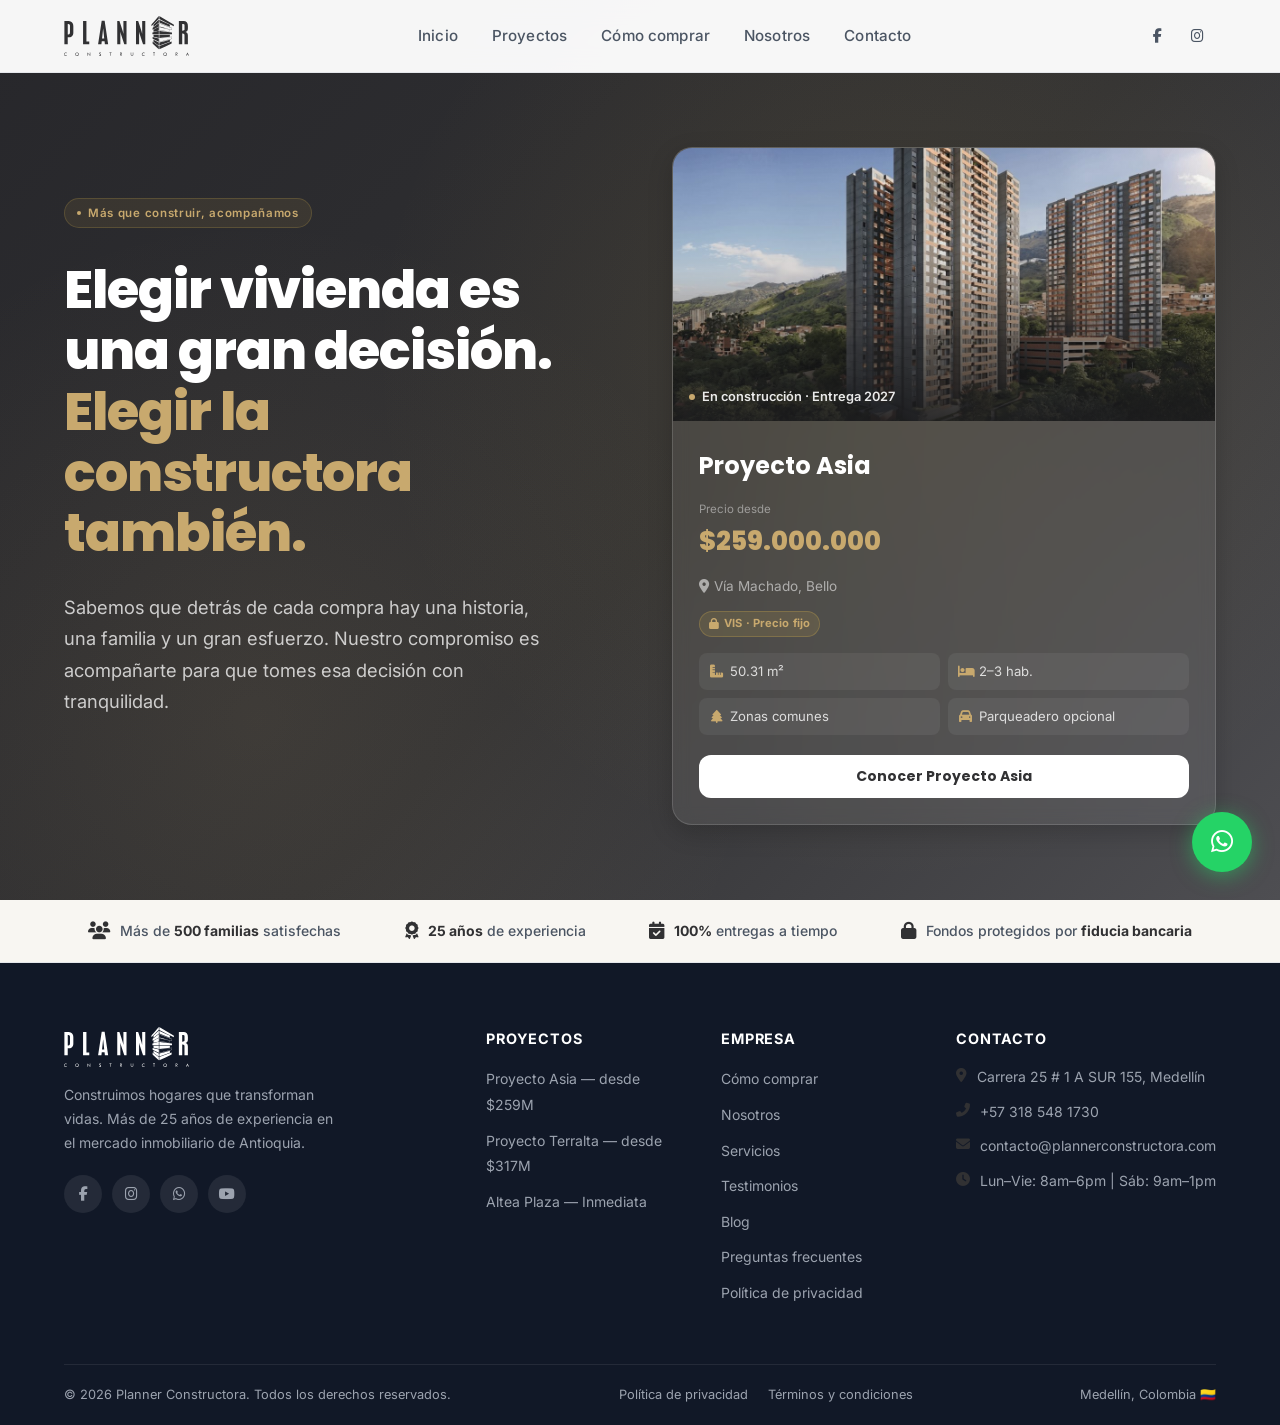
==== commit 7f639fd8: "Proyectos: ajustes finales de espaciado y jerarquía; fusión de Cómo comprar + Exterior Corrige espac" ====
--- a/planner-v2/index.html
+++ b/planner-v2/index.html
@@ -112,7 +112,6 @@
         <li><a href="#" data-nav-tab="proyectos" onclick="switchTab('proyectos');return false;"          >Proyectos</a></li>
         <li><a href="#" data-nav-tab="proceso"   onclick="switchTab('proceso');return false;"            >Cómo comprar</a></li>
         <li><a href="#" data-nav-tab="nosotros"  onclick="switchTab('nosotros');return false;"           >Nosotros</a></li>
-        <li><a href="#" data-nav-tab="exterior"  onclick="switchTab('exterior');return false;"           >Exterior</a></li>
         <li><a href="#" data-nav-tab="contacto"  onclick="switchTab('contacto');return false;"           >Contacto</a></li>
       </ul>
 
@@ -136,7 +135,6 @@
   <a href="#" onclick="switchTab('proyectos');return false;" style="color:var(--color-accent);font-weight:700">Proyectos</a>
   <a href="#" onclick="switchTab('proceso');return false;">Cómo comprar</a>
   <a href="#" onclick="switchTab('nosotros');return false;">Nosotros</a>
-  <a href="#" onclick="switchTab('exterior');return false;">Exterior</a>
   <a href="#" onclick="switchTab('contacto');return false;">Contacto</a>
   <button class="btn btn-whatsapp" onclick="openWhatsApp()">
     <i class="fab fa-whatsapp"></i> Hablar con un asesor
@@ -251,7 +249,7 @@
 
 
 <!-- ======================== PROYECTO ASIA (FEATURED) ======================== -->
-<section id="proyectos" data-tab="proyectos" aria-labelledby="proyectos-title" style="padding-top:88px;padding-bottom:80px">
+<section id="proyectos" data-tab="proyectos" aria-labelledby="proyectos-title" style="padding-top:140px;padding-bottom:60px">
   <div class="container">
 
     <!-- Asia: card grande 2 columnas -->
@@ -272,7 +270,7 @@
       </div>
       <div class="asia-featured__info">
         <h3 class="asia-featured__name" id="proyectos-title">Proyecto Asia</h3>
-        <div class="asia-featured__price"><span class="asia-featured__price-label">Desde</span><strong>$259.000.000</strong></div>
+        <div class="asia-featured__price">Desde <strong>$259.000.000</strong></div>
         <div style="display:flex;align-items:center;gap:14px;margin-bottom:28px;flex-wrap:wrap">
           <div class="asia-featured__location" style="margin-bottom:0"><i class="fas fa-map-marker-alt"></i> Vía Machado, Bello</div>
           <span class="proyecto-card__badge badge-2026" style="position:static">Entrega 2027</span>
@@ -282,7 +280,7 @@
         </p>
 
         <div class="asia-featured__specs">
-          <div class="asia-spec-item">
+          <div class="asia-spec-item asia-spec-item--accent">
             <i class="fas fa-shield-alt"></i>
             <strong>VIS</strong>
             <span>Precio fijo</span>
@@ -323,14 +321,15 @@
 
 
 <!-- ======================== PROYECTOS ENTREGADOS ======================== -->
-<section id="proyectos-entregados" data-tab="proyectos" style="padding:72px 0 96px">
+<section id="proyectos-entregados" data-tab="proyectos" style="padding:40px 0 96px">
   <div class="container">
     <div class="section-header reveal centered" style="margin-bottom:40px">
+      <span class="section-label">Nuestra trayectoria</span>
       <h2 class="section-title">Proyectos entregados</h2>
       <p class="section-subtitle" style="margin:0 auto">Cada proyecto entregado representa una promesa cumplida y una familia que confió en Planner.</p>
     </div>
 
-    <div style="display:grid;grid-template-columns:repeat(3,1fr);gap:32px" class="entregados-grid reveal">
+    <div style="display:grid;grid-template-columns:repeat(3,1fr);gap:40px" class="entregados-grid reveal">
 
       <!-- Bari -->
       <article class="entregado-card">
@@ -401,43 +400,110 @@
     <div class="section-header centered reveal">
       <span class="section-label">Proceso de compra</span>
       <h2 class="section-title" id="proceso-title">Adquisición de vivienda en 4 etapas</h2>
-      <p class="section-subtitle">Un proceso estructurado, transparente y acompañado desde la vinculación hasta la escrituración del inmueble.</p>
-    </div>
-
-    <div class="proceso-grid">
-
-      <div class="proceso-step reveal">
-        <div class="proceso-step__num">1</div>
-        <div class="proceso-step__icon"><i class="fas fa-search"></i></div>
-        <h4>Conoce el proyecto</h4>
-        <p>Evalúa las opciones disponibles según área, precio y localización. Un asesor le presentará las condiciones comerciales vigentes y la disponibilidad de unidades.</p>
-        <a href="#" onclick="switchTab('proyectos');return false;" class="btn btn-outline btn-sm">Ver proyectos</a>
-      </div>
-
-      <div class="proceso-step reveal" style="transition-delay:.1s">
-        <div class="proceso-step__num">2</div>
-        <div class="proceso-step__icon"><i class="fas fa-calculator"></i></div>
-        <h4>Evalúa tu capacidad financiera</h4>
-        <p>Un asesor te ayuda a proyectar el plan de cuota inicial y determinar la viabilidad del crédito hipotecario según tus ingresos.</p>
-        <button class="btn btn-outline btn-sm" onclick="openWhatsApp('Asia')">Hablar con un asesor</button>
-      </div>
-
-      <div class="proceso-step reveal" style="transition-delay:.2s">
-        <div class="proceso-step__num">3</div>
-        <div class="proceso-step__icon"><i class="fas fa-calendar-check"></i></div>
-        <h4>Visite el proyecto</h4>
-        <p>Recorra la sala de ventas o el apartamento modelo con un asesor especializado. Revisamos condiciones contractuales y resolvemos consultas técnicas y comerciales.</p>
-        <button class="btn btn-outline btn-sm" onclick="openWhatsApp('—quiero agendar una visita')">Agendar visita</button>
-      </div>
-
-      <div class="proceso-step reveal" style="transition-delay:.3s">
-        <div class="proceso-step__num">4</div>
-        <div class="proceso-step__icon"><i class="fas fa-key"></i></div>
-        <h4>Escrituración y entrega</h4>
-        <p>Formalizamos la promesa de compraventa, gestionamos el desembolso hipotecario con la entidad financiera y coordinamos la entrega técnica del inmueble.</p>
-        <a href="#" onclick="switchTab('contacto');return false;" class="btn btn-primary btn-sm">Empezar ahora</a>
-      </div>
-
+      <p class="section-subtitle">Un proceso estructurado, transparente y acompañado — estés en Colombia o en el exterior.</p>
+    </div>
+
+    <!-- Selector Colombia / Exterior -->
+    <div class="buyer-toggle reveal" role="tablist" aria-label="Selecciona tu situación">
+      <button type="button" class="buyer-toggle__btn is-active" data-buyer-btn="colombia" onclick="setBuyerMode('colombia')">Compro desde Colombia</button>
+      <button type="button" class="buyer-toggle__btn" data-buyer-btn="exterior" onclick="setBuyerMode('exterior')">Compro desde el exterior</button>
+    </div>
+
+    <!-- MODO: COLOMBIA -->
+    <div data-buyer-mode="colombia" class="buyer-mode is-active">
+      <div class="proceso-grid">
+
+        <div class="proceso-step reveal">
+          <div class="proceso-step__num">1</div>
+          <div class="proceso-step__icon"><i class="fas fa-search"></i></div>
+          <h4>Conoce el proyecto</h4>
+          <p>Evalúa las opciones disponibles según área, precio y localización. Un asesor le presentará las condiciones comerciales vigentes y la disponibilidad de unidades.</p>
+          <a href="#" onclick="switchTab('proyectos');return false;" class="btn btn-outline btn-sm">Ver proyectos</a>
+        </div>
+
+        <div class="proceso-step reveal" style="transition-delay:.1s">
+          <div class="proceso-step__num">2</div>
+          <div class="proceso-step__icon"><i class="fas fa-calculator"></i></div>
+          <h4>Evalúa tu capacidad financiera</h4>
+          <p>Un asesor te ayuda a proyectar el plan de cuota inicial y determinar la viabilidad del crédito hipotecario según tus ingresos.</p>
+          <button class="btn btn-outline btn-sm" onclick="openWhatsApp('Asia')">Hablar con un asesor</button>
+        </div>
+
+        <div class="proceso-step reveal" style="transition-delay:.2s">
+          <div class="proceso-step__num">3</div>
+          <div class="proceso-step__icon"><i class="fas fa-calendar-check"></i></div>
+          <h4>Visite el proyecto</h4>
+          <p>Recorra la sala de ventas o el apartamento modelo con un asesor especializado. Revisamos condiciones contractuales y resolvemos consultas técnicas y comerciales.</p>
+          <button class="btn btn-outline btn-sm" onclick="openWhatsApp('—quiero agendar una visita')">Agendar visita</button>
+        </div>
+
+        <div class="proceso-step reveal" style="transition-delay:.3s">
+          <div class="proceso-step__num">4</div>
+          <div class="proceso-step__icon"><i class="fas fa-key"></i></div>
+          <h4>Escrituración y entrega</h4>
+          <p>Formalizamos la promesa de compraventa, gestionamos el desembolso hipotecario con la entidad financiera y coordinamos la entrega técnica del inmueble.</p>
+          <a href="#" onclick="switchTab('contacto');return false;" class="btn btn-primary btn-sm">Empezar ahora</a>
+        </div>
+
+      </div>
+    </div>
+
+    <!-- MODO: EXTERIOR -->
+    <div data-buyer-mode="exterior" class="buyer-mode" style="display:none">
+      <p class="reveal" style="max-width:620px;margin:0 auto 40px;text-align:center;color:var(--color-gray-600);line-height:1.7">
+        Cada remesa que envías puede estar construyendo el patrimonio de tu familia en Colombia. Con Proyecto Asia, la cuota inicial cabe en lo que ya estás mandando — y el proceso se hace sin que tengas que volver al país.
+      </p>
+
+      <div class="proceso-grid">
+
+        <div class="proceso-step reveal">
+          <div class="proceso-step__num">1</div>
+          <div class="proceso-step__icon"><i class="fas fa-laptop-house"></i></div>
+          <h4>Videollamada</h4>
+          <p>Conoces el proyecto y resolvemos todas tus dudas por videollamada, en tu horario. Sin necesidad de viajar.</p>
+          <button class="btn btn-outline btn-sm" onclick="openWhatsAppExterior()">Agendar videollamada</button>
+        </div>
+
+        <div class="proceso-step reveal" style="transition-delay:.1s">
+          <div class="proceso-step__num">2</div>
+          <div class="proceso-step__icon"><i class="fas fa-exchange-alt"></i></div>
+          <h4>Separas tu unidad</h4>
+          <p>Giro internacional desde tu banco en el exterior (USD, EUR o GBP) a la cuenta fiduciaria del proyecto. Tu dinero queda protegido, no va directo a Planner.</p>
+          <button class="btn btn-outline btn-sm" onclick="openWhatsAppExterior()">Hablar con un asesor</button>
+        </div>
+
+        <div class="proceso-step reveal" style="transition-delay:.2s">
+          <div class="proceso-step__num">3</div>
+          <div class="proceso-step__icon"><i class="fas fa-file-signature"></i></div>
+          <h4>Poder notarial</h4>
+          <p>Un familiar firma por ti en Colombia, o lo tramitas desde el consulado — te guiamos paso a paso en el proceso.</p>
+          <button class="btn btn-outline btn-sm" onclick="openWhatsAppExterior()">Resolver dudas</button>
+        </div>
+
+        <div class="proceso-step reveal" style="transition-delay:.3s">
+          <div class="proceso-step__num">4</div>
+          <div class="proceso-step__icon"><i class="fas fa-key"></i></div>
+          <h4>Tu familia estrena</h4>
+          <p>Formalizamos la promesa de compraventa y coordinamos la entrega técnica del inmueble. Llaves en mano, patrimonio real en Colombia.</p>
+          <a href="#" onclick="switchTab('contacto');return false;" class="btn btn-primary btn-sm">Empezar ahora</a>
+        </div>
+
+      </div>
+
+      <div class="reveal" style="display:grid;grid-template-columns:repeat(auto-fit,minmax(220px,1fr));gap:16px;margin-top:32px">
+        <div style="background:#fff;border:1px solid var(--color-gray-200);border-radius:var(--radius-lg);padding:18px;text-align:center">
+          <i class="fas fa-laptop-house" style="color:var(--color-accent);font-size:1.1rem;margin-bottom:8px;display:block"></i>
+          <span style="font-size:.82rem;color:var(--color-gray-600);line-height:1.5">Todo se firma en línea: promesa, actas y comunicaciones por correo y WhatsApp.</span>
+        </div>
+        <div style="background:#fff;border:1px solid var(--color-gray-200);border-radius:var(--radius-lg);padding:18px;text-align:center">
+          <i class="fas fa-shield-alt" style="color:var(--color-accent);font-size:1.1rem;margin-bottom:8px;display:block"></i>
+          <span style="font-size:.82rem;color:var(--color-gray-600);line-height:1.5">Pagos protegidos por fiducia, con póliza de cumplimiento y respaldo de La Lonja de Antioquia.</span>
+        </div>
+        <div style="background:#fff;border:1px solid var(--color-gray-200);border-radius:var(--radius-lg);padding:18px;text-align:center">
+          <i class="fas fa-headset" style="color:var(--color-accent);font-size:1.1rem;margin-bottom:8px;display:block"></i>
+          <span style="font-size:.82rem;color:var(--color-gray-600);line-height:1.5">Asesor en horario EST, CET y PST — videollamada, WhatsApp o correo, como prefieras.</span>
+        </div>
+      </div>
     </div>
 
     <!-- Garantía visual -->
@@ -736,144 +802,6 @@
         </div>
       </article>
 
-    </div>
-
-  </div>
-</section>
-
-
-<!-- ======================== COLOMBIANOS DESDE EL EXTERIOR ======================== -->
-<section id="exterior" data-tab="exterior" aria-labelledby="exterior-title">
-
-  <!-- 1. GANCHO EMOCIONAL — lo primero que ve el colombiano del exterior -->
-  <div style="background:var(--color-primary);padding:80px 0 64px">
-    <div class="container" style="max-width:760px;text-align:center">
-      <span class="section-label" style="color:var(--color-accent)">Para colombianos en el exterior</span>
-      <h2 id="exterior-title" style="color:#fff;font-size:clamp(1.8rem,4vw,2.8rem);font-weight:800;margin:16px 0 20px;line-height:1.2">
-        ¿Tu familia sigue pagando arriendo<br>mientras tú trabajas en el exterior?
-      </h2>
-      <p style="color:rgba(255,255,255,.72);font-size:1.05rem;line-height:1.7;margin-bottom:36px">
-        Cada remesa que envías puede estar construyendo el patrimonio de tu familia en Colombia. Con Proyecto Asia, la cuota inicial cabe en lo que ya estás mandando — y el proceso se hace sin que tengas que volver.
-      </p>
-      <!-- Países -->
-      <div style="display:flex;justify-content:center;gap:10px;flex-wrap:wrap;margin-bottom:40px">
-        <span style="padding:7px 18px;background:rgba(255,255,255,.1);border:1px solid rgba(255,255,255,.2);border-radius:20px;font-size:.82rem;font-weight:600;color:#fff">Estados Unidos</span>
-        <span style="padding:7px 18px;background:rgba(255,255,255,.1);border:1px solid rgba(255,255,255,.2);border-radius:20px;font-size:.82rem;font-weight:600;color:#fff">España</span>
-        <span style="padding:7px 18px;background:rgba(255,255,255,.1);border:1px solid rgba(255,255,255,.2);border-radius:20px;font-size:.82rem;font-weight:600;color:#fff">Canadá</span>
-        <span style="padding:7px 18px;background:rgba(255,255,255,.1);border:1px solid rgba(255,255,255,.2);border-radius:20px;font-size:.82rem;font-weight:600;color:#fff">Reino Unido</span>
-        <span style="padding:7px 18px;background:rgba(255,255,255,.1);border:1px solid rgba(255,255,255,.2);border-radius:20px;font-size:.82rem;font-weight:600;color:#fff">Chile</span>
-        <span style="padding:7px 18px;background:rgba(255,255,255,.1);border:1px solid rgba(255,255,255,.2);border-radius:20px;font-size:.82rem;font-weight:600;color:#fff">Y más países</span>
-      </div>
-      <button class="btn btn-accent btn-lg" onclick="openWhatsAppExterior()">
-        Quiero darle un hogar a mi familia
-      </button>
-    </div>
-  </div>
-
-  <div class="container" style="padding-top:72px;padding-bottom:80px">
-
-    <!-- 2. LA OPORTUNIDAD — por qué ahora y por qué Asia -->
-    <div style="display:grid;grid-template-columns:1fr 1fr;gap:48px;align-items:center;margin-bottom:72px">
-      <div class="reveal">
-        <span class="section-label">La oportunidad</span>
-        <h3 style="font-size:clamp(1.4rem,3vw,2rem);font-weight:800;color:var(--color-dark);margin:12px 0 16px;line-height:1.3">
-          Bello es una de las zonas de mayor valorización del Área Metropolitana
-        </h3>
-        <p style="color:var(--color-gray-600);line-height:1.7;margin-bottom:20px">
-          Vía Machado concentra los proyectos de mayor demanda de Antioquia. Con <strong>$259 millones</strong> — equivalente a unos <strong>USD $63.000</strong> — tu familia tendría su propio apartamento nuevo con piscina, parqueadero y zonas sociales.
-        </p>
-        <div style="display:grid;grid-template-columns:1fr 1fr;gap:16px">
-          <div style="background:var(--color-gray-100);border-radius:12px;padding:16px;text-align:center">
-            <div style="font-size:1.5rem;font-weight:800;color:var(--color-dark);font-family:var(--font-heading)">$259M</div>
-            <div style="font-size:.78rem;color:var(--color-gray-600);margin-top:4px">Precio desde</div>
-          </div>
-          <div style="background:var(--color-gray-100);border-radius:12px;padding:16px;text-align:center">
-            <div style="font-size:1.5rem;font-weight:800;color:var(--color-accent);font-family:var(--font-heading)">$77.7M</div>
-            <div style="font-size:.78rem;color:var(--color-gray-600);margin-top:4px">Cuota inicial (30%)</div>
-          </div>
-          <div style="background:var(--color-gray-100);border-radius:12px;padding:16px;text-align:center">
-            <div style="font-size:1.5rem;font-weight:800;color:var(--color-dark);font-family:var(--font-heading)">20 meses</div>
-            <div style="font-size:.78rem;color:var(--color-gray-600);margin-top:4px">Para pagar la cuota</div>
-          </div>
-          <div style="background:var(--color-gray-100);border-radius:12px;padding:16px;text-align:center">
-            <div style="font-size:1.5rem;font-weight:800;color:var(--color-dark);font-family:var(--font-heading)">50.31 m²</div>
-            <div style="font-size:.78rem;color:var(--color-gray-600);margin-top:4px">Área privada</div>
-          </div>
-        </div>
-      </div>
-      <div class="reveal" style="transition-delay:.15s;background:var(--color-gray-100);border-radius:var(--radius-xl);overflow:hidden;height:340px">
-        <img src="img/asia-card-clean.jpg" alt="Proyecto Asia" style="width:100%;height:100%;object-fit:cover" />
-      </div>
-    </div>
-
-    <!-- 3. CÓMO FUNCIONA — proceso claro antes de las objeciones -->
-    <div style="margin-bottom:72px">
-      <div class="section-header centered reveal" style="margin-bottom:40px">
-        <span class="section-label">El proceso</span>
-        <h3 style="font-size:clamp(1.3rem,3vw,1.8rem);font-weight:800;color:var(--color-dark)">4 pasos. Sin volver a Colombia.</h3>
-      </div>
-      <div style="display:grid;grid-template-columns:repeat(4,1fr);gap:20px">
-        <div class="reveal" style="text-align:center;padding:28px 16px;background:#fff;border:1px solid var(--color-gray-200);border-radius:var(--radius-xl);box-shadow:var(--shadow-sm)">
-          <div style="width:52px;height:52px;background:var(--color-primary);border-radius:50%;display:flex;align-items:center;justify-content:center;font-weight:800;font-size:1.2rem;color:#fff;margin:0 auto 16px;font-family:var(--font-heading)">1</div>
-          <strong style="display:block;font-size:.95rem;color:var(--color-dark);margin-bottom:8px">Videollamada</strong>
-          <span style="font-size:.82rem;color:var(--color-gray-600);line-height:1.5">Conoces el proyecto y resuelves todas tus dudas</span>
-        </div>
-        <div class="reveal" style="text-align:center;padding:28px 16px;background:#fff;border:1px solid var(--color-gray-200);border-radius:var(--radius-xl);box-shadow:var(--shadow-sm);transition-delay:.1s">
-          <div style="width:52px;height:52px;background:var(--color-primary);border-radius:50%;display:flex;align-items:center;justify-content:center;font-weight:800;font-size:1.2rem;color:#fff;margin:0 auto 16px;font-family:var(--font-heading)">2</div>
-          <strong style="display:block;font-size:.95rem;color:var(--color-dark);margin-bottom:8px">Separas tu unidad</strong>
-          <span style="font-size:.82rem;color:var(--color-gray-600);line-height:1.5">Giro internacional desde tu banco en el exterior</span>
-        </div>
-        <div class="reveal" style="text-align:center;padding:28px 16px;background:#fff;border:1px solid var(--color-gray-200);border-radius:var(--radius-xl);box-shadow:var(--shadow-sm);transition-delay:.2s">
-          <div style="width:52px;height:52px;background:var(--color-primary);border-radius:50%;display:flex;align-items:center;justify-content:center;font-weight:800;font-size:1.2rem;color:#fff;margin:0 auto 16px;font-family:var(--font-heading)">3</div>
-          <strong style="display:block;font-size:.95rem;color:var(--color-dark);margin-bottom:8px">Poder notarial</strong>
-          <span style="font-size:.82rem;color:var(--color-gray-600);line-height:1.5">Un familiar firma por ti — te guiamos en el trámite</span>
-        </div>
-        <div class="reveal" style="text-align:center;padding:28px 16px;background:#fff;border:1px solid var(--color-gray-200);border-radius:var(--radius-xl);box-shadow:var(--shadow-sm);transition-delay:.3s">
-          <div style="width:52px;height:52px;background:var(--color-accent);border-radius:50%;display:flex;align-items:center;justify-content:center;font-weight:800;font-size:1.2rem;color:#fff;margin:0 auto 16px;font-family:var(--font-heading)">4</div>
-          <strong style="display:block;font-size:.95rem;color:var(--color-dark);margin-bottom:8px">Tu familia estrena</strong>
-          <span style="font-size:.82rem;color:var(--color-gray-600);line-height:1.5">Llaves en mano. Patrimonio real en Colombia.</span>
-        </div>
-      </div>
-    </div>
-
-    <!-- 4. ELIMINAR OBJECIONES — las 4 preguntas que siempre hacen -->
-    <div style="margin-bottom:64px">
-      <div class="section-header centered reveal" style="margin-bottom:40px">
-        <span class="section-label">Sin complicaciones</span>
-        <h3 style="font-size:clamp(1.3rem,3vw,1.8rem);font-weight:800;color:var(--color-dark)">Lo que necesitas saber</h3>
-      </div>
-      <div style="display:grid;grid-template-columns:repeat(auto-fit,minmax(240px,1fr));gap:20px">
-        <div class="reveal" style="background:#fff;border:1px solid var(--color-gray-200);border-radius:var(--radius-xl);padding:28px;box-shadow:var(--shadow-sm)">
-          <i class="fas fa-laptop-house" style="color:var(--color-accent);font-size:1.4rem;margin-bottom:14px;display:block"></i>
-          <h4 style="font-size:.95rem;font-weight:700;color:var(--color-dark);margin-bottom:8px">Todo se firma en línea</h4>
-          <p style="font-size:.84rem;color:var(--color-gray-600);line-height:1.6">Promesa de compraventa, actas y comunicaciones — todo por correo y WhatsApp. No tienes que viajar.</p>
-        </div>
-        <div class="reveal" style="background:#fff;border:1px solid var(--color-gray-200);border-radius:var(--radius-xl);padding:28px;box-shadow:var(--shadow-sm);transition-delay:.1s">
-          <i class="fas fa-exchange-alt" style="color:var(--color-accent);font-size:1.4rem;margin-bottom:14px;display:block"></i>
-          <h4 style="font-size:.95rem;font-weight:700;color:var(--color-dark);margin-bottom:8px">Giros desde tu banco</h4>
-          <p style="font-size:.84rem;color:var(--color-gray-600);line-height:1.6">Pagas desde tu cuenta en el exterior. USD, EUR o GBP — te damos la cuenta fiduciaria con los datos exactos.</p>
-        </div>
-        <div class="reveal" style="background:#fff;border:1px solid var(--color-gray-200);border-radius:var(--radius-xl);padding:28px;box-shadow:var(--shadow-sm);transition-delay:.2s">
-          <i class="fas fa-shield-alt" style="color:var(--color-accent);font-size:1.4rem;margin-bottom:14px;display:block"></i>
-          <h4 style="font-size:.95rem;font-weight:700;color:var(--color-dark);margin-bottom:8px">Tu dinero está protegido</h4>
-          <p style="font-size:.84rem;color:var(--color-gray-600);line-height:1.6">Los pagos van a una fiducia, no directamente a Planner. Póliza de cumplimiento y respaldo de La Lonja de Antioquia.</p>
-        </div>
-        <div class="reveal" style="background:#fff;border:1px solid var(--color-gray-200);border-radius:var(--radius-xl);padding:28px;box-shadow:var(--shadow-sm);transition-delay:.3s">
-          <i class="fas fa-headset" style="color:var(--color-accent);font-size:1.4rem;margin-bottom:14px;display:block"></i>
-          <h4 style="font-size:.95rem;font-weight:700;color:var(--color-dark);margin-bottom:8px">Asesor en tu horario</h4>
-          <p style="font-size:.84rem;color:var(--color-gray-600);line-height:1.6">Atendemos en horario EST, CET y PST. Videollamada, WhatsApp o correo — como prefieras.</p>
-        </div>
-      </div>
-    </div>
-
-    <!-- 5. CTA FINAL -->
-    <div style="background:var(--color-gray-100);border-radius:var(--radius-xl);padding:48px;text-align:center">
-      <h3 style="font-size:clamp(1.2rem,3vw,1.6rem);font-weight:800;color:var(--color-dark);margin-bottom:12px">¿Listo para hablar con un asesor?</h3>
-      <p style="color:var(--color-gray-600);margin-bottom:28px;max-width:480px;margin-left:auto;margin-right:auto">Escríbenos hoy. En menos de 2 horas te explicamos todo sobre el proceso de compra desde tu país.</p>
-      <button class="btn btn-whatsapp btn-lg" onclick="openWhatsAppExterior()" style="margin-bottom:10px">
-        <i class="fab fa-whatsapp"></i> Escribir al asesor ahora
-      </button>
-      <p style="font-size:.78rem;color:var(--color-gray-400)">Sin compromiso · Respondemos en menos de 2 horas</p>
     </div>
 
   </div>
--- a/planner-v2/css/styles.css
+++ b/planner-v2/css/styles.css
@@ -103,7 +103,8 @@
 }
 .btn-primary:hover { background: var(--color-primary-light); transform: translateY(-1px); box-shadow: 0 6px 20px rgba(49,49,51,.4); }
 .btn-gold-hover:hover { background: var(--color-accent); box-shadow: 0 6px 20px rgba(200,169,110,.4); }
-.btn-featured-cta { padding: 19px 64px; min-height: 56px; border-radius: 14px; font-size: 1.02rem; }
+.btn-featured-cta { padding: 19px 76px; min-height: 56px; border-radius: 18px; font-size: 1.02rem; transition: transform 220ms ease, box-shadow 220ms ease, background 200ms ease; }
+.btn-featured-cta:hover { transform: translateY(-2px); }
 
 .btn-accent {
   background: var(--color-accent);
@@ -380,7 +381,7 @@
 /* Fondos explícitos por sección — gris cálido consistente en páginas internas */
 #proyectos, #proyectos-entregados,
 #nosotros, #servicios, #blog, #contacto {
-  background: #F6F5F2;
+  background: #F0EDE6;
 }
 
 .section-header { margin-bottom: 56px; }
@@ -1105,13 +1106,13 @@
 /* --- Asia Featured (sección proyectos) --- */
 .asia-featured {
   display: grid;
-  grid-template-columns: 1.5fr 1fr;
+  grid-template-columns: 1.3fr 1fr;
   gap: 56px;
   align-items: stretch;
   background: #fff;
   border-radius: 24px;
   overflow: hidden;
-  box-shadow: 0 8px 28px rgba(0,0,0,.07);
+  box-shadow: 0 10px 32px rgba(0,0,0,.1);
 }
 .asia-featured__img {
   display: flex;
@@ -1187,13 +1188,9 @@
   margin-bottom: 10px;
 }
 .asia-featured__price {
+  font-size: 1rem;
+  color: var(--color-gray-600);
   margin-bottom: 20px;
-}
-.asia-featured__price-label {
-  display: block;
-  font-size: .8rem;
-  color: var(--color-gray-600);
-  margin-bottom: 6px;
 }
 .asia-featured__price strong {
   font-family: var(--font-heading);
@@ -1209,14 +1206,20 @@
 }
 .asia-spec-item {
   text-align: center;
-  padding: 12px 10px;
+  padding: 9px 8px;
   background: #fff;
   border: 1px solid var(--color-gray-200);
   border-radius: var(--radius-md);
   transition: border-color 200ms ease, transform 200ms ease;
 }
 .asia-spec-item:hover { border-color: var(--color-accent); transform: translateY(-2px); }
-.asia-spec-item i { color: var(--color-primary); font-size: 1.1rem; margin-bottom: 6px; display: block; }
+.asia-spec-item--accent {
+  background: rgba(200,169,110,.08);
+  border-color: var(--color-accent);
+}
+.asia-spec-item--accent i,
+.asia-spec-item--accent strong { color: var(--color-accent); }
+.asia-spec-item i { color: var(--color-primary); font-size: 1rem; margin-bottom: 4px; display: block; }
 .asia-spec-item strong { display: block; font-size: .9rem; color: var(--color-dark); margin-bottom: 2px; }
 .asia-spec-item span { font-size: .82rem; color: var(--color-gray-600); font-weight: 500; }
 
@@ -1227,6 +1230,9 @@
   border-radius: 24px;
   overflow: hidden;
   box-shadow: 0 2px 16px rgba(0,0,0,.05);
+  display: flex;
+  flex-direction: column;
+  height: 100%;
 }
 .entregado-card__img { position: relative; height: 220px; overflow: hidden; }
 .entregado-card__img img { width: 100%; height: 100%; object-fit: cover; display: block; }
@@ -1264,7 +1270,7 @@
   padding: 4px 10px;
   border-radius: 20px;
 }
-.entregado-card__body { padding: 28px; }
+.entregado-card__body { padding: 28px; display: flex; flex-direction: column; flex: 1; }
 .entregado-card__name {
   font-family: var(--font-heading);
   font-size: 1.4rem;
@@ -1314,6 +1320,39 @@
 body.has-announcement #scroll-top    { bottom: 100px; }
 
 /* --- Proceso de Compra --- */
+.buyer-toggle {
+  display: flex;
+  justify-content: center;
+  gap: 6px;
+  background: var(--color-gray-100);
+  border-radius: 999px;
+  padding: 6px;
+  width: fit-content;
+  margin: 0 auto 48px;
+}
+.buyer-toggle__btn {
+  border: none;
+  background: transparent;
+  padding: 11px 24px;
+  border-radius: 999px;
+  font-size: .88rem;
+  font-weight: 600;
+  color: var(--color-gray-600);
+  cursor: pointer;
+  transition: background 200ms ease, color 200ms ease, box-shadow 200ms ease;
+  white-space: nowrap;
+}
+.buyer-toggle__btn.is-active {
+  background: #fff;
+  color: var(--color-dark);
+  box-shadow: var(--shadow-sm);
+}
+.buyer-toggle__btn:hover:not(.is-active) { color: var(--color-dark); }
+@media (max-width: 480px) {
+  .buyer-toggle { flex-direction: column; width: 100%; }
+  .buyer-toggle__btn { text-align: center; }
+}
+
 .proceso-grid {
   display: grid;
   grid-template-columns: repeat(4,1fr);
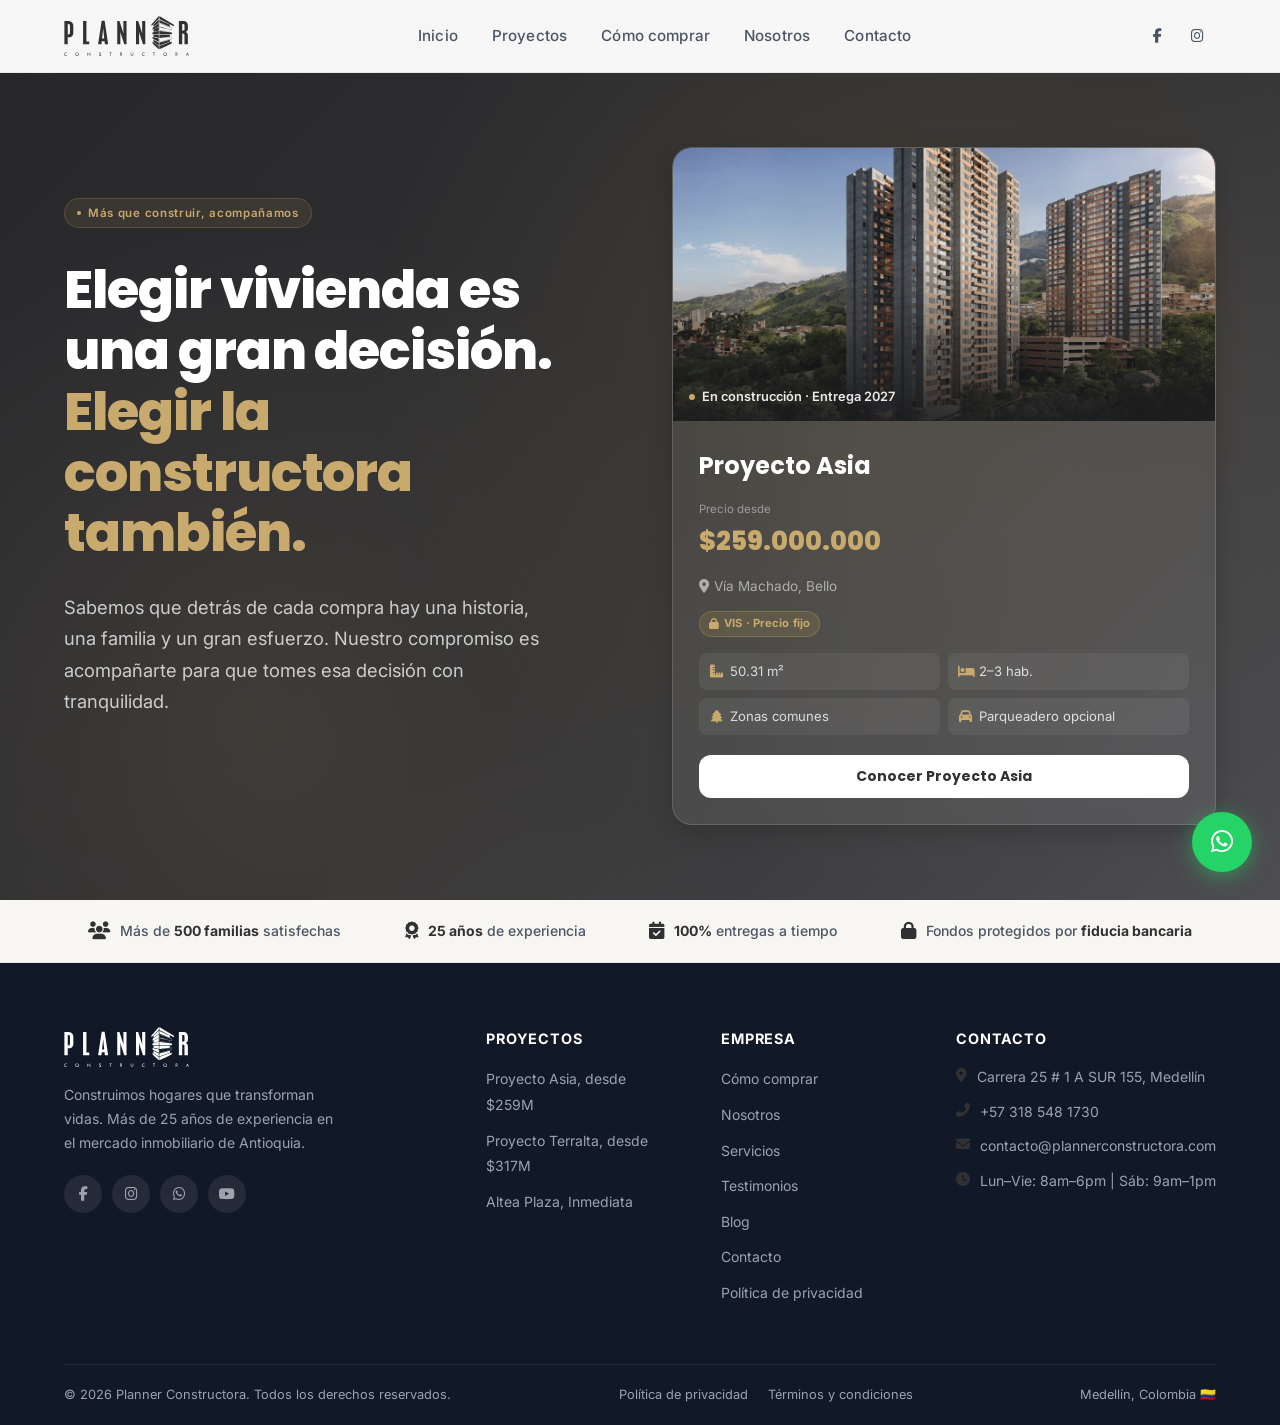
==== commit 8ade8314: "Rediseño de Nosotros, Contacto y páginas de proyecto; limpieza de datos ficticios Nosotros: reemplaz" ====
--- a/planner-v2/index.html
+++ b/planner-v2/index.html
@@ -40,7 +40,7 @@
         },
         "sameAs": [
           "https://www.facebook.com/plannerconstructora",
-          "https://www.instagram.com/plannerconstructora"
+          "https://www.instagram.com/constructora_planner"
         ]
       },
       {
@@ -118,7 +118,7 @@
       <div class="navbar__actions">
         <div class="navbar__social">
           <a href="https://www.facebook.com/plannerconstructora" target="_blank" rel="noopener" aria-label="Facebook"><i class="fab fa-facebook-f"></i></a>
-          <a href="https://www.instagram.com/plannerconstructora" target="_blank" rel="noopener" aria-label="Instagram"><i class="fab fa-instagram"></i></a>
+          <a href="https://www.instagram.com/constructora_planner" target="_blank" rel="noopener" aria-label="Instagram"><i class="fab fa-instagram"></i></a>
         </div>
       </div>
 
@@ -171,7 +171,7 @@
         <a href="proyectos/asia.html" class="hero__asia-card" aria-label="Ver Proyecto Asia">
           <!-- Imagen de portada -->
           <div class="hero__asia-card-image">
-            <img src="img/asia-card-clean.jpg" alt="Render Proyecto Asia — Vía Machado, Bello" width="700" height="480" loading="eager" />
+            <img src="img/asia-card-clean.jpg" alt="Render Proyecto Asia, Vía Machado, Bello" width="700" height="480" loading="eager" />
             <span class="hero__asia-badge"><span class="hero__badge-dot"></span>En construcción · Entrega 2027</span>
           </div>
 
@@ -249,7 +249,7 @@
 
 
 <!-- ======================== PROYECTO ASIA (FEATURED) ======================== -->
-<section id="proyectos" data-tab="proyectos" aria-labelledby="proyectos-title" style="padding-top:140px;padding-bottom:60px">
+<section id="proyectos" data-tab="proyectos" aria-labelledby="proyectos-title">
   <div class="container">
 
     <!-- Asia: card grande 2 columnas -->
@@ -353,7 +353,7 @@
       <!-- Altea Plaza -->
       <article class="entregado-card" style="transition-delay:.1s">
         <div class="entregado-card__img">
-          <img src="img/altea-card.png" alt="Altea Plaza — entregado" loading="lazy" />
+          <img src="img/altea-card.png" alt="Altea Plaza entregado" loading="lazy" />
           <div class="entregado-card__overlay">
             <span class="entregado-badge"><i class="fas fa-check-circle"></i> Entregado 2025</span>
           </div>
@@ -372,7 +372,7 @@
       <!-- Terralta -->
       <article class="entregado-card" style="transition-delay:.2s">
         <div class="entregado-card__img">
-          <img src="img/terralta-card.png" alt="Proyecto Terralta — entregado" loading="lazy" />
+          <img src="img/terralta-card.png" alt="Proyecto Terralta entregado" loading="lazy" />
           <div class="entregado-card__overlay">
             <span class="entregado-badge"><i class="fas fa-check-circle"></i> Entregado Q1 2026</span>
           </div>
@@ -400,7 +400,7 @@
     <div class="section-header centered reveal">
       <span class="section-label">Proceso de compra</span>
       <h2 class="section-title" id="proceso-title">Adquisición de vivienda en 4 etapas</h2>
-      <p class="section-subtitle">Un proceso estructurado, transparente y acompañado — estés en Colombia o en el exterior.</p>
+      <p class="section-subtitle">Un proceso estructurado, transparente y acompañado, estés en Colombia o en el exterior.</p>
     </div>
 
     <!-- Selector Colombia / Exterior -->
@@ -434,7 +434,7 @@
           <div class="proceso-step__icon"><i class="fas fa-calendar-check"></i></div>
           <h4>Visite el proyecto</h4>
           <p>Recorra la sala de ventas o el apartamento modelo con un asesor especializado. Revisamos condiciones contractuales y resolvemos consultas técnicas y comerciales.</p>
-          <button class="btn btn-outline btn-sm" onclick="openWhatsApp('—quiero agendar una visita')">Agendar visita</button>
+          <button class="btn btn-outline btn-sm" onclick="openWhatsAppVisita()">Agendar visita</button>
         </div>
 
         <div class="proceso-step reveal" style="transition-delay:.3s">
@@ -451,7 +451,7 @@
     <!-- MODO: EXTERIOR -->
     <div data-buyer-mode="exterior" class="buyer-mode" style="display:none">
       <p class="reveal" style="max-width:620px;margin:0 auto 40px;text-align:center;color:var(--color-gray-600);line-height:1.7">
-        Cada remesa que envías puede estar construyendo el patrimonio de tu familia en Colombia. Con Proyecto Asia, la cuota inicial cabe en lo que ya estás mandando — y el proceso se hace sin que tengas que volver al país.
+        Cada remesa que envías puede estar construyendo el patrimonio de tu familia en Colombia. Con Proyecto Asia, la cuota inicial cabe en lo que ya estás mandando, y el proceso se hace sin que tengas que volver al país.
       </p>
 
       <div class="proceso-grid">
@@ -476,7 +476,7 @@
           <div class="proceso-step__num">3</div>
           <div class="proceso-step__icon"><i class="fas fa-file-signature"></i></div>
           <h4>Poder notarial</h4>
-          <p>Un familiar firma por ti en Colombia, o lo tramitas desde el consulado — te guiamos paso a paso en el proceso.</p>
+          <p>Un familiar firma por ti en Colombia, o lo tramitas desde el consulado. Te guiamos paso a paso en el proceso.</p>
           <button class="btn btn-outline btn-sm" onclick="openWhatsAppExterior()">Resolver dudas</button>
         </div>
 
@@ -501,7 +501,7 @@
         </div>
         <div style="background:#fff;border:1px solid var(--color-gray-200);border-radius:var(--radius-lg);padding:18px;text-align:center">
           <i class="fas fa-headset" style="color:var(--color-accent);font-size:1.1rem;margin-bottom:8px;display:block"></i>
-          <span style="font-size:.82rem;color:var(--color-gray-600);line-height:1.5">Asesor en horario EST, CET y PST — videollamada, WhatsApp o correo, como prefieras.</span>
+          <span style="font-size:.82rem;color:var(--color-gray-600);line-height:1.5">Asesor en horario EST, CET y PST: videollamada, WhatsApp o correo, como prefieras.</span>
         </div>
       </div>
     </div>
@@ -535,241 +535,143 @@
 <!-- ======================== NOSOTROS ======================== -->
 <section id="nosotros" data-tab="nosotros" aria-labelledby="nosotros-title">
   <div class="container">
-    <div class="nosotros-grid">
-
-      <!-- Izquierda: info y stats -->
-      <div class="reveal">
+
+    <!-- Historia + imagen -->
+    <div class="nosotros-block nosotros-historia-v2 reveal">
+      <div class="nosotros-historia-v2__text">
         <span class="section-label">Quiénes somos</span>
-        <h2 class="section-title" id="nosotros-title">Más de 25 años en el<br>desarrollo inmobiliario</h2>
-        <p style="color:var(--color-gray-600);margin-bottom:16px">Somos una empresa constructora con sede en Medellín, especializada en el desarrollo de proyectos residenciales de vivienda nueva en el Área Metropolitana de Antioquia. Nuestro modelo de gestión integra planificación técnica, control de obra y asesoría comercial bajo estándares NSR-10.</p>
-        <p style="color:var(--color-gray-600);margin-bottom:32px">Cada proyecto integra diseño arquitectónico contemporáneo, especificaciones técnicas de alto estándar y una selección de localizaciones con alto potencial de valorización en el mercado inmobiliario antioqueño.</p>
-
-        <div class="nosotros-stats stats-row">
-          <div class="stat-card">
-            <div class="stat-card__number" data-count="500" data-suffix="+">0+</div>
-            <div class="stat-card__label">Apartamentos entregados</div>
-          </div>
-          <div class="stat-card">
-            <div class="stat-card__number" data-count="25" data-suffix="">0</div>
-            <div class="stat-card__label">Años de experiencia</div>
-          </div>
-          <div class="stat-card">
-            <div class="stat-card__number" data-count="12" data-suffix="">0</div>
-            <div class="stat-card__label">Proyectos completados</div>
-          </div>
-          <div class="stat-card">
-            <div class="stat-card__number" data-count="98" data-suffix="%">0%</div>
-            <div class="stat-card__label">Clientes recomendarían</div>
-          </div>
-        </div>
-
-        <div class="certs-row" style="margin-top:32px">
-          <div class="cert-badge"><i class="fas fa-award"></i> Lonja de Propiedad Raíz</div>
-          <div class="cert-badge"><i class="fas fa-certificate"></i> Camacol Antioquia</div>
-          <div class="cert-badge"><i class="fas fa-shield-alt"></i> Fondo Solidario</div>
-          <div class="cert-badge"><i class="fas fa-university"></i> Fiducia bancaria</div>
-        </div>
-      </div>
-
-      <!-- Derecha: Timeline -->
-      <div class="reveal" style="transition-delay:.15s">
-        <h3 style="margin-bottom:28px;color:var(--color-dark)">Nuestra historia</h3>
-        <div class="timeline">
-          <div class="timeline-item">
-            <div class="timeline-year">2009</div>
-            <h4>Fundación de Planner Constructora</h4>
-            <p>Constitución de Planner Constructora en Medellín, con enfoque en el desarrollo de proyectos residenciales en el Área Metropolitana de Antioquia.</p>
-          </div>
-          <div class="timeline-item">
-            <div class="timeline-year">2013</div>
-            <h4>Primer gran proyecto: Torres del Nogal</h4>
-            <p>Primera entrega formal: 80 unidades residenciales en Bello, cumpliendo el cronograma contractual. Inicio del historial de cumplimiento de la empresa.</p>
-          </div>
-          <div class="timeline-item">
-            <div class="timeline-year">2017</div>
-            <h4>Expansión y 200 familias</h4>
-            <p>Superamos las 200 unidades escrituradas. Apertura de sala de ventas en Bello para mayor cobertura comercial en el norte del Valle de Aburrá.</p>
-          </div>
-          <div class="timeline-item">
-            <div class="timeline-year">2020</div>
-            <h4>Certificación de calidad y pandemia</h4>
-            <p>Continuidad operacional durante la emergencia sanitaria. Entrega de proyectos en ejecución con protocolos de bioseguridad certificados.</p>
-          </div>
-          <div class="timeline-item">
-            <div class="timeline-year">2023</div>
-            <h4>500+ familias y 3 proyectos simultáneos</h4>
-            <p>Ejecución simultánea de tres proyectos: Asia, Terralta y Altea Plaza. Estructura operativa de 60 colaboradores directos.</p>
-          </div>
-          <div class="timeline-item">
-            <div class="timeline-year">2026</div>
-            <h4>Entrega de Terralta — Q1 2026</h4>
-            <p>Entrega formal de Proyecto Terralta, Q1 2026. Planner consolida su trayectoria con índice de cumplimiento del 100% en todos sus proyectos.</p>
-          </div>
-        </div>
-      </div>
-
-    </div>
+        <h2 class="section-title" id="nosotros-title">Más de <span class="title-accent-number">25</span> años en el desarrollo inmobiliario</h2>
+        <span class="gold-rule"></span>
+        <p style="color:var(--color-gray-600);margin-bottom:16px">Detrás de cada proyecto de Planner hay una convicción simple: comprar vivienda es una de las decisiones más importantes en la vida de una familia, y merece acompañamiento real, no solo una transacción. Por eso construimos con transparencia, cumplimos los plazos que prometemos y seguimos junto al comprador desde la primera visita hasta la entrega de las llaves.</p>
+        <p style="color:var(--color-gray-600)">Hoy, con más de 25 años de trayectoria en el Área Metropolitana de Medellín, ese compromiso se refleja en cada proyecto: apartamentos pensados para familias reales, respaldados por procesos claros y verificables.</p>
+      </div>
+      <div class="nosotros-historia-v2__img">
+        <img src="img/altea-card.png" alt="Altea Plaza, proyecto entregado por Planner Constructora" loading="lazy" />
+      </div>
+    </div>
+
+    <!-- Estadísticas -->
+    <div class="nosotros-block trayectoria-block reveal" style="transition-delay:.15s">
+      <div class="trayectoria-strip">
+        <div class="trayectoria-item">
+          <div class="trayectoria-item__number">+<span data-count="25" data-suffix="">0</span></div>
+          <div class="trayectoria-item__label">Años construyendo confianza</div>
+        </div>
+        <div class="trayectoria-item">
+          <div class="trayectoria-item__number">+<span data-count="6" data-suffix="">0</span></div>
+          <div class="trayectoria-item__label">Proyectos construidos y entregados</div>
+        </div>
+        <div class="trayectoria-item">
+          <div class="trayectoria-item__number">+<span data-count="123" data-suffix="K">0</span></div>
+          <div class="trayectoria-item__label">Familias con su sueño cumplido</div>
+        </div>
+      </div>
+    </div>
+
   </div>
 </section>
 
 
+<!-- ======================== SERVICIOS ======================== -->
+<section id="servicios" data-tab="nosotros" aria-labelledby="servicios-title" style="background:#fff">
+  <div class="container">
+
+    <div class="section-header centered reveal">
+      <span class="section-label">Líneas de servicio</span>
+      <h2 class="section-title" id="servicios-title">Nuestros servicios</h2>
+      <span class="gold-rule gold-rule--center"></span>
+    </div>
+
+    <div class="servicios-foto-grid">
+      <div class="servicio-foto-card reveal">
+        <div class="servicio-foto-card__img"><img src="img/servicio-construccion.png" alt="Construcción" loading="lazy" /></div>
+        <h3>Construcción</h3>
+        <p>Somos especialistas en desarrollar proyectos inmobiliarios y llevar adelante obras de construcción, desde su concepción y diseño hasta la entrega final.</p>
+      </div>
+      <div class="servicio-foto-card reveal" style="transition-delay:.1s">
+        <div class="servicio-foto-card__img"><img src="img/servicio-venta.png" alt="Venta" loading="lazy" /></div>
+        <h3>Venta</h3>
+        <p>Asesoramos a nuestros clientes con información confiable y alta calidad humana y técnica, que les permite satisfacer sus necesidades de forma rentable.</p>
+      </div>
+      <div class="servicio-foto-card reveal" style="transition-delay:.2s">
+        <div class="servicio-foto-card__img"><img src="img/servicio-gerencia.png" alt="Gerencia" loading="lazy" /></div>
+        <h3>Gerencia</h3>
+        <p>Administramos recursos y gestionamos el desarrollo de proyectos inmobiliarios garantizando su ejecución a través de una planeación conjunta.</p>
+      </div>
+    </div>
+
+  </div>
+</section>
+
+
 <!-- ======================== TESTIMONIOS ======================== -->
-<section id="testimonios" data-tab="nosotros" aria-labelledby="testimonios-title" style="background:var(--color-off-white)">
+<section id="testimonios" data-tab="nosotros" aria-labelledby="testimonios-title">
   <div class="container">
 
     <div class="section-header centered reveal">
       <span class="section-label">Testimonios</span>
       <h2 class="section-title" id="testimonios-title">Opinión de nuestros propietarios</h2>
-      <p class="section-subtitle">Más de 500 propietarios avalan nuestra trayectoria constructiva y comercial en el Área Metropolitana.</p>
+      <span class="gold-rule gold-rule--center"></span>
+      <p class="section-subtitle">Familias que ya confiaron en Planner para comprar su vivienda.</p>
     </div>
 
     <div class="testimonios-grid">
 
       <div class="testimonio-card reveal">
         <div class="stars"><i class="fas fa-star"></i><i class="fas fa-star"></i><i class="fas fa-star"></i><i class="fas fa-star"></i><i class="fas fa-star"></i></div>
-        <p class="testimonio-text">"Planner cumplió con exactitud los plazos estipulados en la promesa de compraventa. A dos años de habitar el inmueble, la valorización ha superado las proyecciones iniciales. El proceso de adquisición fue transparente, bien documentado y sin contratiempos."</p>
+        <p class="testimonio-text">"Planner cumplió con exactitud los plazos de entrega. Todo el proceso fue transparente y sin contratiempos."</p>
         <div class="testimonio-author">
           <div class="testimonio-avatar">CM</div>
           <div>
             <div class="testimonio-name">Carolina Mejía</div>
-            <div class="testimonio-project">Proyecto Asia, Bello · 2023</div>
-          </div>
-        </div>
-      </div>
-
-      <div class="testimonio-card reveal" style="transition-delay:.1s">
+            <div class="testimonio-project">Proyecto Bari, Bello · 2019</div>
+          </div>
+        </div>
+      </div>
+
+      <div class="testimonio-card reveal" style="transition-delay:.15s">
         <div class="stars"><i class="fas fa-star"></i><i class="fas fa-star"></i><i class="fas fa-star"></i><i class="fas fa-star"></i><i class="fas fa-star"></i></div>
-        <p class="testimonio-text">"El proceso de vinculación bancaria fue más ágil de lo esperado gracias al acompañamiento del equipo comercial. Desde la simulación financiera hasta la escrituración, cada etapa estuvo coordinada y bien explicada."</p>
+        <p class="testimonio-text">"El proceso de vinculación bancaria fue más ágil de lo esperado gracias al acompañamiento del equipo comercial."</p>
         <div class="testimonio-author">
           <div class="testimonio-avatar">RD</div>
           <div>
             <div class="testimonio-name">Roberto Duque</div>
-            <div class="testimonio-project">Proyecto Terralta · 2024</div>
-          </div>
-        </div>
-      </div>
-
-      <div class="testimonio-card reveal" style="transition-delay:.2s">
+            <div class="testimonio-project">Proyecto Terralta · 2025</div>
+          </div>
+        </div>
+      </div>
+
+      <div class="testimonio-card reveal" style="transition-delay:.3s">
         <div class="stars"><i class="fas fa-star"></i><i class="fas fa-star"></i><i class="fas fa-star"></i><i class="fas fa-star"></i><i class="fas fa-star-half-alt"></i></div>
-        <p class="testimonio-text">"Adquirí en Altea Plaza bajo modalidad de entrega inmediata. La unidad fue entregada en condiciones técnicas impecables. El servicio posventa respondió oportunamente a los ajustes menores solicitados. Experiencia de compra altamente satisfactoria."</p>
+        <p class="testimonio-text">"La unidad fue entregada en condiciones técnicas impecables. Experiencia de compra altamente satisfactoria."</p>
         <div class="testimonio-author">
           <div class="testimonio-avatar">LG</div>
           <div>
             <div class="testimonio-name">Lucía González</div>
-            <div class="testimonio-project">Altea Plaza, Niquia · 2024</div>
-          </div>
-        </div>
-      </div>
-
-    </div>
-
-    <a href="https://g.co/kgs/plannerconstructora" target="_blank" rel="noopener" class="google-badge reveal" style="text-decoration:none">
-      <div class="google-badge__logo"><i class="fab fa-google" style="color:#4285F4"></i></div>
-      <div>
-        <div style="display:flex;align-items:baseline">
-          <span class="google-badge__score">4.9</span>
-          <span class="stars" style="font-size:.8rem"><i class="fas fa-star"></i><i class="fas fa-star"></i><i class="fas fa-star"></i><i class="fas fa-star"></i><i class="fas fa-star"></i></span>
-        </div>
-        <div class="google-badge__info">Basado en 38+ reseñas verificadas en Google</div>
-      </div>
-    </a>
+            <div class="testimonio-project">Altea Plaza, Niquia · 2025</div>
+          </div>
+        </div>
+      </div>
+
+    </div>
 
   </div>
 </section>
 
-
-<!-- ======================== SERVICIOS ======================== -->
-<section id="servicios" data-tab="nosotros" aria-labelledby="servicios-title">
-  <div class="container">
-
-    <div class="section-header reveal">
-      <span class="section-label">Líneas de servicio</span>
-      <h2 class="section-title" id="servicios-title">Gestión inmobiliaria<br>integral</h2>
-      <p class="section-subtitle">Cubrimos cada fase del proceso constructivo y comercial: desde la planeación del proyecto hasta la entrega del inmueble y el servicio posventa.</p>
-    </div>
-
-    <div class="servicios-grid">
-      <div class="servicio-card reveal">
-        <div class="servicio-icon"><i class="fas fa-hard-hat"></i></div>
-        <h3>Construcción</h3>
-        <p>Ejecutamos proyectos residenciales bajo normativa NSR-10 con especificaciones técnicas certificadas, control de calidad permanente en obra y seguimiento al cronograma de ejecución.</p>
-        <a href="#" onclick="switchTab('contacto');return false;">Saber más <i class="fas fa-arrow-right"></i></a>
-      </div>
-      <div class="servicio-card reveal" style="transition-delay:.1s">
-        <div class="servicio-icon"><i class="fas fa-handshake"></i></div>
-        <h3>Asesoría Comercial</h3>
-        <p>Nuestro equipo le asesora en la selección de la unidad, estructuración del crédito hipotecario y gestión notarial hasta la protocolización de la escritura.</p>
-        <a href="#" onclick="switchTab('contacto');return false;">Saber más <i class="fas fa-arrow-right"></i></a>
-      </div>
-      <div class="servicio-card reveal" style="transition-delay:.2s">
-        <div class="servicio-icon"><i class="fas fa-building"></i></div>
-        <h3>Gerencia Inmobiliaria</h3>
-        <p>Gestionamos portafolios de inversión inmobiliaria: arrendamiento, mantenimiento preventivo y correctivo, y estrategias de maximización de rentabilidad del activo.</p>
-        <a href="#" onclick="switchTab('contacto');return false;">Saber más <i class="fas fa-arrow-right"></i></a>
-      </div>
-    </div>
-
+<!-- ======================== CTA CIERRE NOSOTROS ======================== -->
+<section class="cta-banner" data-tab="nosotros">
+  <div class="container">
+    <h2>Más de 25 años construyendo hogares con confianza</h2>
+    <p>Descubra nuestros proyectos disponibles y reciba asesoría personalizada.</p>
+    <div class="cta-banner__btns">
+      <a href="#" onclick="switchTab('proyectos');return false;" class="btn btn-white btn-lg"><i class="fas fa-building"></i> Ver proyectos</a>
+      <button class="btn btn-outline btn-lg" style="border-color:rgba(255,255,255,.5);color:#fff" onclick="openWhatsApp()"><i class="fab fa-whatsapp"></i> Hablar con un asesor</button>
+    </div>
   </div>
 </section>
 
 
 <!-- ======================== FAQs ======================== -->
-<section id="faqs" data-tab="contacto" aria-labelledby="faqs-title" style="background:var(--color-off-white)">
-  <div class="container">
-
-    <div class="section-header centered reveal">
-      <span class="section-label">Preguntas frecuentes</span>
-      <h2 class="section-title" id="faqs-title">Preguntas frecuentes del proceso de compra</h2>
-    </div>
-
-    <div class="faqs-grid">
-
-      <div class="faq-item reveal">
-        <button class="faq-question" aria-expanded="false">
-          ¿Qué comprende el precio del inmueble?
-          <i class="fas fa-chevron-down"></i>
-        </button>
-        <div class="faq-answer">El precio del inmueble comprende la unidad habitacional con acabados de primera calidad, un parqueadero cubierto, cuarto útil y acceso a la totalidad de zonas comunes (zona húmeda, gimnasio, salón social y área BBQ). Los costos de escrituración e impuestos de registro son adicionales y representan aproximadamente el 0,5% del valor comercial del inmueble.</div>
-      </div>
-
-      <div class="faq-item reveal" style="transition-delay:.05s">
-        <button class="faq-question" aria-expanded="false">
-          ¿Cuál es el esquema de financiación disponible?
-          <i class="fas fa-chevron-down"></i>
-        </button>
-        <div class="faq-answer">Operamos con todo el sistema bancario colombiano: Bancolombia, Davivienda, BBVA, Banco de Bogotá y demás entidades financieras. El esquema es: 1) Vinculación con cuota de separación de $1.000.000, 2) Gestión conjunta del estudio de crédito hipotecario, 3) Pago fraccionado de la cuota inicial durante el período de construcción, 4) Desembolso del saldo bancario al momento de la entrega del inmueble.</div>
-      </div>
-
-      <div class="faq-item reveal" style="transition-delay:.15s">
-        <button class="faq-question" aria-expanded="false">
-          ¿Cuáles son las garantías jurídicas del proyecto?
-          <i class="fas fa-chevron-down"></i>
-        </button>
-        <div class="faq-answer">Cada proyecto opera bajo esquema fiduciario de administración y pagos —los recursos son custodiados por una fiduciaria independiente, no por Planner directamente—, respaldado por póliza de cumplimiento y registrado ante la Lonja de Propiedad Raíz de Antioquia. En 25 años de operación, Planner registra un índice de cumplimiento del 100% en entregas.</div>
-      </div>
-
-      <div class="faq-item reveal" style="transition-delay:.2s">
-        <button class="faq-question" aria-expanded="false">
-          ¿Cuál es el valor de la cuota de separación?
-          <i class="fas fa-chevron-down"></i>
-        </button>
-        <div class="faq-answer">La vinculación inicial requiere una cuota de separación de $1.000.000 (un millón de pesos), valor que se imputa al precio total del inmueble. El comprador dispone de 30 días calendario para formalizar el negocio mediante promesa de compraventa y estructurar el esquema de financiación.</div>
-      </div>
-
-      <div class="faq-item reveal" style="transition-delay:.25s">
-        <button class="faq-question" aria-expanded="false">
-          ¿Es posible visitar el proyecto antes de la adquisición?
-          <i class="fas fa-chevron-down"></i>
-        </button>
-        <div class="faq-answer">Sí. Contamos con sala de ventas y apartamento modelo habilitados de lunes a sábado de 8:00 a.m. a 5:00 p.m. Para compradores ubicados fuera del Área Metropolitana, disponemos de recorrido virtual en 360°. Solicite su cita a través de nuestro canal de WhatsApp.</div>
-      </div>
-
-    </div>
-
-  </div>
-</section>
-
-
 <!-- ======================== BLOG ======================== -->
 <section id="blog" data-tab="blog" aria-labelledby="blog-title">
   <div class="container">
@@ -808,24 +710,6 @@
 </section>
 
 
-<!-- ======================== CTA BANNER ======================== -->
-<section class="cta-banner" data-tab="contacto" aria-labelledby="cta-title">
-  <div class="container">
-    <span class="section-label" style="color:var(--color-gold)">Disponibilidad limitada</span>
-    <h2 id="cta-title">Solo 8 unidades disponibles en Proyecto Asia</h2>
-    <p>Solicite asesoría comercial sin costo. Nuestro equipo le responde en menos de 2 horas hábiles.</p>
-    <div class="cta-banner__btns">
-      <button class="btn btn-white btn-lg" onclick="openWhatsApp()">
-        <i class="fab fa-whatsapp"></i> Hablar por WhatsApp
-      </button>
-      <a href="#" onclick="switchTab('contacto');return false;" class="btn btn-outline btn-lg" style="border-color:rgba(255,255,255,.5);color:#fff">
-        <i class="fas fa-envelope"></i> Enviar mensaje
-      </a>
-    </div>
-  </div>
-</section>
-
-
 <!-- ======================== CONTACTO ======================== -->
 <section id="contacto" data-tab="contacto" aria-labelledby="contacto-title">
   <div class="container">
@@ -834,8 +718,8 @@
       <!-- Info de contacto -->
       <div class="reveal">
         <span class="section-label">Contáctanos</span>
-        <h2 class="section-title" id="contacto-title">Solicite asesoría especializada</h2>
-        <p style="color:var(--color-gray-600);margin-bottom:32px">Indíquenos el proyecto de su interés y un asesor comercial especializado le contactará dentro de las siguientes 2 horas hábiles.</p>
+        <h2 class="section-title" id="contacto-title">Solicita asesoría especializada</h2>
+        <p style="color:var(--color-gray-600);margin-bottom:32px">Indícanos el proyecto de tu interés y un asesor comercial especializado se pondrá en contacto contigo en menos de 2 horas hábiles.</p>
 
         <div class="contacto-detail">
           <div class="contacto-detail__icon"><i class="fas fa-map-marker-alt"></i></div>
@@ -865,23 +749,14 @@
             <div class="contacto-detail__value">Lunes–Viernes: 8:00am – 6:00pm<br>Sábados: 9:00am – 1:00pm</div>
           </div>
         </div>
-
-        <div class="map-embed">
-          <iframe
-            src="https://www.google.com/maps/embed?pb=!1m18!1m12!1m3!1d3966.2!2d-75.5748!3d6.2442!2m3!1f0!2f0!3f0!3m2!1i1024!2i768!4f13.1!3m3!1m2!1s0x0%3A0x0!2zNsKwMTQnMzkuMSJOIDc1wrAzNCczMC4xIlc!5e0!3m2!1ses!2sco!4v1700000000000!5m2!1ses!2sco"
-            width="100%" height="220" style="border:0;" allowfullscreen="" loading="lazy"
-            referrerpolicy="no-referrer-when-downgrade"
-            title="Mapa ubicación Planner Constructora">
-          </iframe>
-        </div>
       </div>
 
       <!-- Formulario multi-step -->
       <div class="reveal" style="transition-delay:.15s">
         <div class="form-card">
           <div id="form-container">
-            <h3 style="margin-bottom:8px">Solicita tu asesoría gratuita</h3>
-            <p style="color:var(--color-gray-400);font-size:.875rem;margin-bottom:24px">Sin compromiso. Respondemos en menos de 2 horas.</p>
+            <h3 style="margin-bottom:8px">Contáctanos</h3>
+            <p style="color:var(--color-gray-400);font-size:.875rem;margin-bottom:16px">Sin compromiso. Respondemos en menos de 2 horas.</p>
 
             <!-- Pasos -->
             <div class="form-steps" role="progressbar" aria-valuenow="1" aria-valuemin="1" aria-valuemax="3">
@@ -919,35 +794,52 @@
               <!-- Paso 2 -->
               <div class="form-panel" id="step-panel-2">
                 <div class="form-group">
-                  <label for="f-proyecto">¿Qué proyecto te interesa?</label>
-                  <select id="f-proyecto" name="proyecto">
-                    <option value="Asia">Proyecto Asia — desde $259M (Entrega 2027)</option>
-                    <option value="Terralta">Proyecto Terralta — desde $317M (Q1 2026)</option>
-                    <option value="Altea Plaza">Altea Plaza — desde $235M (Inmediata)</option>
-                    <option value="Todos">Quiero conocer todos los proyectos</option>
-                  </select>
-                </div>
-                <div class="form-group">
-                  <label>¿Cuál es tu presupuesto mensual para la cuota?</label>
+                  <label>¿En qué podemos ayudarte? *</label>
                   <div class="budget-options">
                     <div class="budget-option">
-                      <input type="radio" name="presupuesto" id="b1" value="menos1m" />
-                      <label for="b1">Menos de $1M</label>
+                      <input type="radio" name="motivo" id="m1" value="proyecto" checked onchange="toggleMotivo()" />
+                      <label for="m1">Información de un proyecto</label>
                     </div>
                     <div class="budget-option">
-                      <input type="radio" name="presupuesto" id="b2" value="1-2m" checked />
-                      <label for="b2">$1M – $2M</label>
-                    </div>
-                    <div class="budget-option">
-                      <input type="radio" name="presupuesto" id="b3" value="2-4m" />
-                      <label for="b3">$2M – $4M</label>
-                    </div>
-                    <div class="budget-option">
-                      <input type="radio" name="presupuesto" id="b4" value="mas4m" />
-                      <label for="b4">Más de $4M</label>
+                      <input type="radio" name="motivo" id="m2" value="empresa" onchange="toggleMotivo()" />
+                      <label for="m2">Servicio al cliente / información general</label>
                     </div>
                   </div>
                 </div>
+
+                <div id="motivo-proyecto-fields">
+                  <div class="form-group">
+                    <label for="f-proyecto">¿Qué proyecto te interesa?</label>
+                    <select id="f-proyecto" name="proyecto">
+                      <option value="Asia">Proyecto Asia, desde $259M (Entrega 2027)</option>
+                      <option value="Terralta">Proyecto Terralta, desde $317M (Q1 2026)</option>
+                      <option value="Altea Plaza">Altea Plaza, desde $235M (Inmediata)</option>
+                      <option value="Todos">Quiero conocer todos los proyectos</option>
+                    </select>
+                  </div>
+                  <div class="form-group">
+                    <label>¿Cuál es tu presupuesto mensual para la cuota?</label>
+                    <div class="budget-options">
+                      <div class="budget-option">
+                        <input type="radio" name="presupuesto" id="b1" value="menos1m" />
+                        <label for="b1">Menos de $1M</label>
+                      </div>
+                      <div class="budget-option">
+                        <input type="radio" name="presupuesto" id="b2" value="1-2m" checked />
+                        <label for="b2">$1M – $2M</label>
+                      </div>
+                      <div class="budget-option">
+                        <input type="radio" name="presupuesto" id="b3" value="2-4m" />
+                        <label for="b3">$2M – $4M</label>
+                      </div>
+                      <div class="budget-option">
+                        <input type="radio" name="presupuesto" id="b4" value="mas4m" />
+                        <label for="b4">Más de $4M</label>
+                      </div>
+                    </div>
+                  </div>
+                </div>
+
                 <div class="form-nav">
                   <button type="button" class="btn btn-outline" onclick="goStep(1)"><i class="fas fa-arrow-left"></i> Atrás</button>
                   <button type="button" class="btn btn-primary" onclick="goStep(3)">Continuar <i class="fas fa-arrow-right"></i></button>
@@ -972,6 +864,7 @@
                     <i class="fab fa-whatsapp"></i> Enviar y hablar por WhatsApp
                   </button>
                 </div>
+                <p style="text-align:center;font-size:.78rem;color:var(--color-gray-400);margin-top:14px">Tus datos están protegidos y únicamente serán utilizados para brindarte asesoría.</p>
               </div>
 
             </form>
@@ -989,6 +882,24 @@
       </div>
 
     </div>
+
+  </div>
+</section>
+
+
+<!-- ======================== CTA BANNER ======================== -->
+<section class="cta-banner" data-tab="contacto" aria-labelledby="cta-title">
+  <div class="container">
+    <h2 id="cta-title">¿Hablamos?</h2>
+    <p>Escríbenos y un asesor te responde en menos de 2 horas hábiles.</p>
+    <div class="cta-banner__btns">
+      <button class="btn btn-white btn-lg" onclick="openWhatsApp()">
+        <i class="fab fa-whatsapp"></i> Hablar por WhatsApp
+      </button>
+      <a href="#" onclick="document.getElementById('form-container').scrollIntoView({behavior:'smooth',block:'center'});return false;" class="btn btn-outline btn-lg" style="border-color:rgba(255,255,255,.5);color:#fff">
+        <i class="fas fa-envelope"></i> Enviar mensaje
+      </a>
+    </div>
   </div>
 </section>
 
@@ -1005,7 +916,7 @@
         <p>Construimos hogares que transforman vidas. Más de 25 años de experiencia en el mercado inmobiliario de Antioquia.</p>
         <div class="footer-social">
           <a href="https://www.facebook.com/plannerconstructora" target="_blank" rel="noopener" aria-label="Facebook"><i class="fab fa-facebook-f"></i></a>
-          <a href="https://www.instagram.com/plannerconstructora" target="_blank" rel="noopener" aria-label="Instagram"><i class="fab fa-instagram"></i></a>
+          <a href="https://www.instagram.com/constructora_planner" target="_blank" rel="noopener" aria-label="Instagram"><i class="fab fa-instagram"></i></a>
           <a href="https://wa.me/573185481730" target="_blank" rel="noopener" aria-label="WhatsApp"><i class="fab fa-whatsapp"></i></a>
           <a href="https://www.youtube.com/@plannerconstructora" target="_blank" rel="noopener" aria-label="YouTube"><i class="fab fa-youtube"></i></a>
         </div>
@@ -1014,9 +925,9 @@
       <div class="footer-col">
         <h5>Proyectos</h5>
         <ul>
-          <li><a href="proyectos/asia.html">Proyecto Asia — desde $259M</a></li>
-          <li><a href="proyectos/terralta.html">Proyecto Terralta — desde $317M</a></li>
-          <li><a href="proyectos/altea-plaza.html">Altea Plaza — Inmediata</a></li>
+          <li><a href="proyectos/asia.html">Proyecto Asia, desde $259M</a></li>
+          <li><a href="proyectos/terralta.html">Proyecto Terralta, desde $317M</a></li>
+          <li><a href="proyectos/altea-plaza.html">Altea Plaza, Inmediata</a></li>
         </ul>
       </div>
 
@@ -1028,7 +939,7 @@
           <li><a href="#" onclick="switchTab('nosotros');return false;">Servicios</a></li>
           <li><a href="#" onclick="switchTab('nosotros');return false;">Testimonios</a></li>
           <li><a href="#" onclick="switchTab('blog');return false;">Blog</a></li>
-          <li><a href="#" onclick="switchTab('contacto');return false;">Preguntas frecuentes</a></li>
+          <li><a href="#" onclick="switchTab('contacto');return false;">Contacto</a></li>
           <li><a href="#">Política de privacidad</a></li>
         </ul>
       </div>
@@ -1084,13 +995,13 @@
       </div>
       <div class="wa-options">
         <div class="wa-option" onclick="openWhatsApp('Asia')">
-          <i class="fas fa-building"></i> Proyecto Asia — desde $259M
+          <i class="fas fa-building"></i> Proyecto Asia, desde $259M
         </div>
         <div class="wa-option" onclick="openWhatsApp('Terralta')">
-          <i class="fas fa-building"></i> Proyecto Terralta — desde $317M
+          <i class="fas fa-building"></i> Proyecto Terralta, desde $317M
         </div>
         <div class="wa-option" onclick="openWhatsApp('Altea Plaza')">
-          <i class="fas fa-building"></i> Altea Plaza — desde $235M
+          <i class="fas fa-building"></i> Altea Plaza, desde $235M
         </div>
         <div class="wa-option" onclick="openWhatsApp()">
           <i class="fas fa-question-circle"></i> Tengo una pregunta general
--- a/planner-v2/css/styles.css
+++ b/planner-v2/css/styles.css
@@ -241,6 +241,17 @@
    y sin forzar visibilidad cuando la pestaña Inicio no está activa */
 .hero[data-tab].tab-active { display: flex; }
 
+/* Proyectos: centra la card de Asia vertical y horizontalmente en el viewport disponible.
+   margin-top compensa la navbar fija (72px) para que el cálculo de centrado use el
+   área realmente visible, no el documento completo (que empieza detrás de la navbar). */
+#proyectos {
+  margin-top: 72px;
+  min-height: calc(100vh - 72px);
+  align-items: center;
+  padding: 40px 0;
+}
+#proyectos[data-tab].tab-active { display: flex; }
+
 .hero__bg {
   position: absolute;
   inset: 0;
@@ -384,6 +395,14 @@
   background: #F0EDE6;
 }
 
+/* Textura muy sutil para romper áreas lisas grandes en Nosotros/Testimonios */
+#nosotros, #testimonios {
+  background-color: #F0EDE6;
+  background-image:
+    radial-gradient(circle at 15% 20%, rgba(200,169,110,.05) 0%, transparent 45%),
+    radial-gradient(circle at 88% 78%, rgba(49,49,51,.035) 0%, transparent 40%);
+}
+
 .section-header { margin-bottom: 56px; }
 .section-header.centered { text-align: center; }
 .section-header.centered .section-subtitle { margin: 0 auto; }
@@ -469,56 +488,30 @@
 .proyecto-card__ctas { display: flex; gap: 10px; }
 .proyecto-card__ctas .btn { flex: 1; justify-content: center; font-size: .85rem; padding: 11px 16px; }
 
-/* --- Nosotros / Timeline --- */
-.nosotros-grid {
-  display: grid;
-  grid-template-columns: 1fr 1fr;
-  gap: 80px;
-  align-items: start;
-}
-
-.nosotros-stats { display: grid; grid-template-columns: 1fr 1fr; gap: 20px; margin-top: 36px; }
-.stat-card {
-  background: var(--color-white);
-  border: 1px solid var(--color-gray-200);
-  border-radius: var(--radius-md);
-  padding: 20px;
-  text-align: center;
-  box-shadow: var(--shadow-sm);
-}
-.stat-card__number {
+/* --- Nosotros --- */
+.nosotros-block { margin-bottom: 64px; }
+.nosotros-block:last-child { margin-bottom: 0; }
+
+.nosotros-historia-v2 { display: grid; grid-template-columns: 1.3fr 1fr; gap: 48px; align-items: stretch; }
+.nosotros-historia-v2__img { border-radius: var(--radius-xl); overflow: hidden; box-shadow: var(--shadow-md); min-height: 380px; }
+.nosotros-historia-v2__img img { width: 100%; height: 100%; object-fit: cover; display: block; }
+.nosotros-historia-v2__text p { max-width: 520px; }
+.title-accent-number { color: var(--color-accent); font-weight: 800; }
+.gold-rule { display: block; width: 64px; height: 3px; background: var(--color-accent); border-radius: 2px; margin: 16px 0 24px; }
+.gold-rule--center { margin-left: auto; margin-right: auto; }
+
+.trayectoria-strip { display: flex; justify-content: center; flex-wrap: wrap; }
+.trayectoria-item { flex: 1; min-width: 160px; text-align: center; padding: 0 24px; border-left: 1px solid var(--color-gray-200); }
+.trayectoria-item:first-child { border-left: none; }
+.trayectoria-item__number {
   font-family: var(--font-heading);
-  font-size: 2.2rem;
+  font-size: 3.4rem;
   font-weight: 800;
   color: var(--color-primary);
   line-height: 1;
-  margin-bottom: 4px;
-}
-.stat-card__label { font-size: .82rem; color: var(--color-gray-500, #6B7280); }
-
-.timeline { position: relative; padding-left: 32px; }
-.timeline::before {
-  content: '';
-  position: absolute;
-  left: 8px; top: 0; bottom: 0;
-  width: 2px;
-  background: linear-gradient(180deg, var(--color-primary), var(--color-accent));
-  border-radius: 2px;
-}
-.timeline-item { position: relative; margin-bottom: 32px; }
-.timeline-item::before {
-  content: '';
-  position: absolute;
-  left: -28px; top: 4px;
-  width: 12px; height: 12px;
-  border-radius: 50%;
-  background: var(--color-primary);
-  border: 2px solid var(--color-white);
-  box-shadow: 0 0 0 2px var(--color-primary);
-}
-.timeline-year { font-family: var(--font-heading); font-size: .8rem; font-weight: 700; color: var(--color-accent); letter-spacing: .06em; margin-bottom: 4px; }
-.timeline-item h4 { color: var(--color-dark); margin-bottom: 4px; }
-.timeline-item p { font-size: .88rem; color: var(--color-gray-600); }
+  margin-bottom: 10px;
+}
+.trayectoria-item__label { font-size: .9rem; color: var(--color-gray-500, #6B7280); }
 
 .certs-row { display: flex; gap: 16px; flex-wrap: wrap; margin-top: 32px; }
 .cert-badge {
@@ -572,85 +565,27 @@
   font-weight: 700;
   flex-shrink: 0;
 }
-.testimonio-name { font-weight: 700; font-size: .9rem; color: var(--color-dark); }
-.testimonio-project { font-size: .8rem; color: var(--color-gray-400); }
-
-.google-badge {
-  display: flex; align-items: center; gap: 16px;
-  background: var(--color-white);
-  border: 1px solid var(--color-gray-200);
-  border-radius: var(--radius-md);
-  padding: 20px 24px;
-  max-width: 360px;
-  margin: 40px auto 0;
-  box-shadow: var(--shadow-sm);
-}
-.google-badge__logo { font-size: 1.8rem; }
-.google-badge__score { font-family: var(--font-heading); font-size: 1.8rem; font-weight: 800; color: var(--color-dark); margin-right: 8px; }
-.google-badge__info { font-size: .82rem; color: var(--color-gray-400); }
-
-/* --- Servicios --- */
-.servicios-grid { display: grid; grid-template-columns: repeat(3, 1fr); gap: 24px; }
-.servicio-card {
+.testimonio-name { font-weight: 800; font-size: .98rem; color: var(--color-dark); }
+.testimonio-project { font-size: .8rem; color: var(--color-accent); font-weight: 600; }
+
+/* --- Servicios (foto) --- */
+.servicios-foto-grid { display: grid; grid-template-columns: repeat(3,1fr); gap: 32px; align-items: stretch; }
+.servicio-foto-card {
   background: var(--color-white);
   border-radius: var(--radius-lg);
-  padding: 36px 28px;
-  border: 1px solid var(--color-gray-200);
-  transition: var(--transition);
-  position: relative;
   overflow: hidden;
-}
-.servicio-card::after {
-  content: '';
-  position: absolute;
-  bottom: 0; left: 0; right: 0;
-  height: 3px;
-  background: linear-gradient(90deg, var(--color-primary), var(--color-accent));
-  transform: scaleX(0);
-  transform-origin: left;
-  transition: transform .3s ease;
-}
-.servicio-card:hover { transform: translateY(-4px); box-shadow: var(--shadow-md); }
-.servicio-card:hover::after { transform: scaleX(1); }
-
-.servicio-icon {
-  width: 56px; height: 56px;
-  background: rgba(49,49,51,.1);
-  border-radius: var(--radius-md);
-  display: flex; align-items: center; justify-content: center;
-  margin-bottom: 20px;
-  font-size: 1.5rem;
-  color: var(--color-primary);
-}
-.servicio-card h3 { color: var(--color-dark); margin-bottom: 12px; }
-.servicio-card p { color: var(--color-gray-600); font-size: .9rem; margin-bottom: 20px; }
-.servicio-card a { color: var(--color-primary); font-weight: 600; font-size: .875rem; display: flex; align-items: center; gap: 4px; }
-.servicio-card a:hover { color: var(--color-accent); }
-
-/* --- FAQs --- */
-.faqs-grid { display: grid; grid-template-columns: 1fr 1fr; gap: 16px; }
-.faq-item {
-  background: var(--color-white);
-  border: 1px solid var(--color-gray-200);
-  border-radius: var(--radius-md);
-  overflow: hidden;
-}
-.faq-question {
-  display: flex;
-  justify-content: space-between;
-  align-items: center;
-  padding: 20px 24px;
-  cursor: pointer;
-  font-weight: 600;
-  font-size: .95rem;
-  color: var(--color-dark);
-  transition: background var(--transition);
-}
-.faq-question:hover { background: var(--color-gray-100); }
-.faq-question i { color: var(--color-primary); transition: transform .3s; flex-shrink: 0; margin-left: 16px; }
-.faq-item.open .faq-question i { transform: rotate(180deg); }
-.faq-answer { display: none; padding: 0 24px 20px; color: var(--color-gray-600); font-size: .9rem; line-height: 1.65; }
-.faq-item.open .faq-answer { display: block; }
+  box-shadow: var(--shadow-sm);
+  display: flex;
+  flex-direction: column;
+  height: 100%;
+  transition: transform 200ms ease, box-shadow 200ms ease;
+}
+.servicio-foto-card:hover { transform: translateY(-4px); box-shadow: var(--shadow-md); }
+.servicio-foto-card__img { aspect-ratio: 5/4; overflow: hidden; }
+.servicio-foto-card__img img { width: 100%; height: 100%; object-fit: cover; display: block; transition: transform 450ms ease; }
+.servicio-foto-card:hover .servicio-foto-card__img img { transform: scale(1.06); }
+.servicio-foto-card h3 { padding: 24px 24px 8px; color: var(--color-dark); font-size: 1.25rem; font-weight: 700; }
+.servicio-foto-card p { padding: 0 24px 24px; color: var(--color-gray-600); font-size: .9rem; line-height: 1.6; flex: 1; }
 
 /* --- Blog --- */
 .blog-grid { display: grid; grid-template-columns: repeat(3, 1fr); gap: 24px; }
@@ -675,24 +610,25 @@
 .contacto-info h2 { margin-bottom: 16px; }
 .contacto-info p { color: var(--color-gray-600); margin-bottom: 32px; }
 
-.contacto-detail { display: flex; gap: 14px; align-items: flex-start; margin-bottom: 20px; }
+.contacto-detail { display: flex; gap: 14px; align-items: flex-start; margin-bottom: 24px; }
 .contacto-detail__icon {
-  width: 44px; height: 44px;
+  width: 46px; height: 46px;
   background: rgba(49,49,51,.1);
   border-radius: var(--radius-sm);
   display: flex; align-items: center; justify-content: center;
   color: var(--color-primary);
-  font-size: 1rem;
+  font-size: 1.05rem;
   flex-shrink: 0;
 }
-.contacto-detail__label { font-size: .8rem; color: var(--color-gray-400); margin-bottom: 2px; }
-.contacto-detail__value { font-weight: 600; color: var(--color-dark); }
+.contacto-detail__label { font-size: .74rem; font-weight: 700; text-transform: uppercase; letter-spacing: .06em; color: var(--color-gray-400); margin-bottom: 4px; }
+.contacto-detail__value { font-weight: 700; font-size: 1.02rem; color: var(--color-dark); }
 
 .map-embed {
-  margin-top: 28px;
-  border-radius: var(--radius-md);
+  margin-top: 56px;
+  border-radius: var(--radius-xl);
   overflow: hidden;
   border: 1px solid var(--color-gray-200);
+  box-shadow: var(--shadow-sm);
 }
 .map-embed iframe { display: block; }
 
@@ -700,12 +636,12 @@
 .form-card {
   background: var(--color-white);
   border-radius: var(--radius-xl);
-  padding: 40px;
+  padding: 48px;
   box-shadow: var(--shadow-lg);
   border: 1px solid var(--color-gray-200);
 }
 
-.form-steps { display: flex; gap: 8px; margin-bottom: 32px; }
+.form-steps { display: flex; gap: 8px; margin-bottom: 24px; }
 .form-step {
   flex: 1;
   height: 4px;
@@ -1537,7 +1473,6 @@
 /* Card hover lift */
 .proyecto-card,
 .testimonio-card,
-.servicio-card,
 .blog-card {
   will-change: transform;
 }
@@ -1597,7 +1532,6 @@
 @media (max-width: 1024px) {
   :root { --section-py: 72px; }
   .hero__content { gap: 40px; }
-  .nosotros-grid { gap: 48px; }
   .footer-grid { grid-template-columns: 1fr 1fr; }
   .proceso-grid { grid-template-columns: 1fr 1fr; gap: 32px; }
   .proceso-grid::before { display: none; }
@@ -1622,12 +1556,14 @@
 
   .proyectos-grid,
   .testimonios-grid,
-  .servicios-grid,
+  .servicios-foto-grid,
   .blog-grid { grid-template-columns: 1fr; }
 
-  .faqs-grid { grid-template-columns: 1fr; }
-  .nosotros-grid { grid-template-columns: 1fr; }
-  .nosotros-stats { grid-template-columns: 1fr 1fr; }
+  .nosotros-block { margin-bottom: 64px; }
+  .nosotros-historia-v2 { grid-template-columns: 1fr; gap: 32px; }
+  .nosotros-historia-v2__img { order: -1; }
+  .trayectoria-strip { gap: 20px; }
+  .trayectoria-item { flex: 1 1 40%; border-left: none; padding: 0; }
   .contacto-grid { grid-template-columns: 1fr; }
   .footer-grid { grid-template-columns: 1fr 1fr; gap: 32px; }
   .proceso-grid { grid-template-columns: 1fr 1fr; gap: 24px; }
@@ -1644,7 +1580,6 @@
 }
 
 @media (max-width: 480px) {
-  .nosotros-stats       { grid-template-columns: 1fr 1fr; }
   .budget-options       { grid-template-columns: 1fr; }
   .footer-grid          { grid-template-columns: 1fr; }
   .wa-float__popup      { width: 260px; right: -8px; }
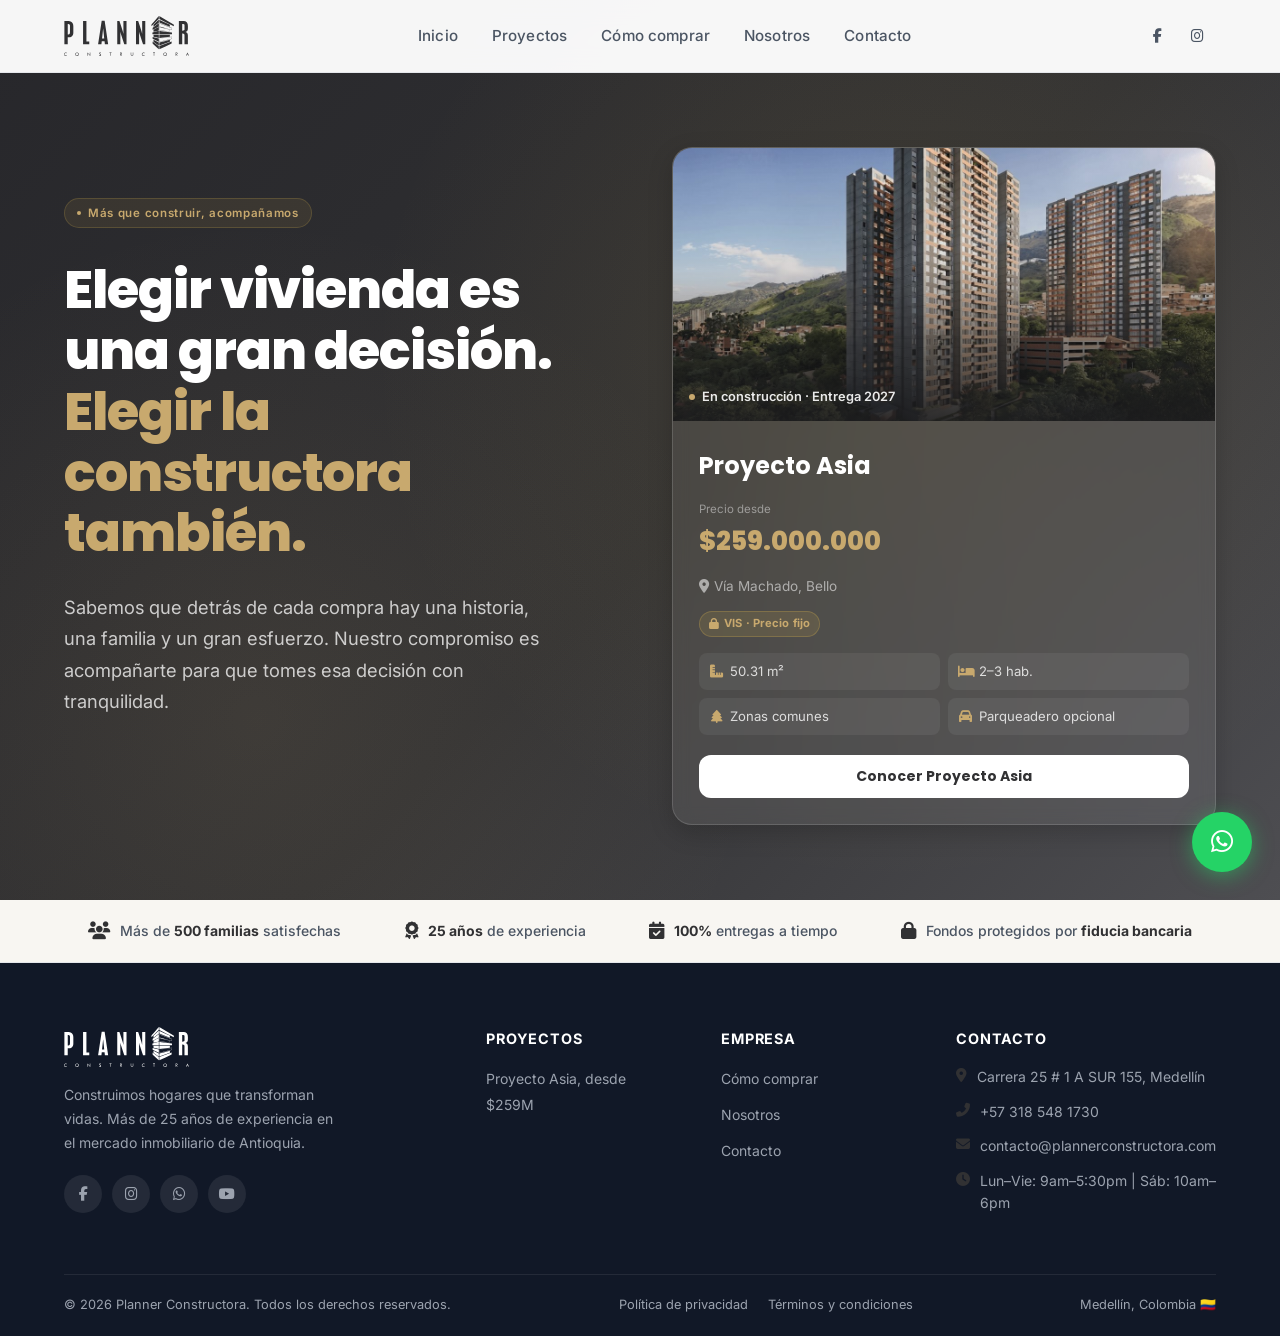
==== commit a048e698: "Enrutamiento de WhatsApp por proyecto, arreglos de mobile y limpieza de contenido - WhatsApp: número" ====
--- a/planner-v2/index.html
+++ b/planner-v2/index.html
@@ -56,12 +56,20 @@
           "addressLocality": "Medellín",
           "addressCountry": "CO"
         },
-        "openingHoursSpecification": {
-          "@type": "OpeningHoursSpecification",
-          "dayOfWeek": ["Monday","Tuesday","Wednesday","Thursday","Friday"],
-          "opens": "08:00",
-          "closes": "18:00"
-        }
+        "openingHoursSpecification": [
+          {
+            "@type": "OpeningHoursSpecification",
+            "dayOfWeek": ["Monday","Tuesday","Wednesday","Thursday","Friday"],
+            "opens": "09:00",
+            "closes": "17:30"
+          },
+          {
+            "@type": "OpeningHoursSpecification",
+            "dayOfWeek": ["Saturday"],
+            "opens": "10:00",
+            "closes": "18:00"
+          }
+        ]
       }
     ]
   }
@@ -336,7 +344,7 @@
         <div class="entregado-card__img entregado-card__img--pending">
           <div class="entregado-card__pending-icon"><i class="fas fa-building"></i><span>Foto próximamente</span></div>
           <div class="entregado-card__overlay">
-            <span class="entregado-badge"><i class="fas fa-check-circle"></i> Entregado 2019</span>
+            <span class="entregado-badge"><i class="fas fa-check-circle"></i> Entregado</span>
           </div>
         </div>
         <div class="entregado-card__body">
@@ -355,15 +363,15 @@
         <div class="entregado-card__img">
           <img src="img/altea-card.png" alt="Altea Plaza entregado" loading="lazy" />
           <div class="entregado-card__overlay">
-            <span class="entregado-badge"><i class="fas fa-check-circle"></i> Entregado 2025</span>
+            <span class="entregado-badge"><i class="fas fa-check-circle"></i> Entregado</span>
           </div>
         </div>
         <div class="entregado-card__body">
           <h3 class="entregado-card__name">Altea Plaza</h3>
           <div class="entregado-card__stats">
-            <div><strong>52–68 m²</strong><span>Área</span></div>
-            <div><strong>2–3 hab.</strong><span>Habitaciones</span></div>
-            <div><strong>100%</strong><span>Entregado</span></div>
+            <div><strong>28</strong><span>Apartamentos</span></div>
+            <div><strong>2025</strong><span>Año entrega</span></div>
+            <div><strong>100%</strong><span>Vendido</span></div>
           </div>
           <p class="entregado-card__desc">En Niquia, Bello, a pasos del Metro Cable, con acabados completos.</p>
         </div>
@@ -374,14 +382,14 @@
         <div class="entregado-card__img">
           <img src="img/terralta-card.png" alt="Proyecto Terralta entregado" loading="lazy" />
           <div class="entregado-card__overlay">
-            <span class="entregado-badge"><i class="fas fa-check-circle"></i> Entregado Q1 2026</span>
+            <span class="entregado-badge"><i class="fas fa-check-circle"></i> Entregado</span>
           </div>
         </div>
         <div class="entregado-card__body">
           <h3 class="entregado-card__name">Proyecto Terralta</h3>
           <div class="entregado-card__stats">
-            <div><strong>65–85 m²</strong><span>Área</span></div>
-            <div><strong>2–3 hab.</strong><span>Habitaciones</span></div>
+            <div><strong>32</strong><span>Apartamentos</span></div>
+            <div><strong>2026</strong><span>Año entrega</span></div>
             <div><strong>100%</strong><span>Vendido</span></div>
           </div>
           <p class="entregado-card__desc">En Barrio Suárez, Bello, con arquitectura contemporánea y gimnasio propio.</p>
@@ -746,7 +754,7 @@
           <div class="contacto-detail__icon"><i class="fas fa-clock"></i></div>
           <div>
             <div class="contacto-detail__label">Horario de atención</div>
-            <div class="contacto-detail__value">Lunes–Viernes: 8:00am – 6:00pm<br>Sábados: 9:00am – 1:00pm</div>
+            <div class="contacto-detail__value">Lunes–Viernes: 9:00am – 5:30pm<br>Sábados: 10:00am – 6:00pm</div>
           </div>
         </div>
       </div>
@@ -926,8 +934,6 @@
         <h5>Proyectos</h5>
         <ul>
           <li><a href="proyectos/asia.html">Proyecto Asia, desde $259M</a></li>
-          <li><a href="proyectos/terralta.html">Proyecto Terralta, desde $317M</a></li>
-          <li><a href="proyectos/altea-plaza.html">Altea Plaza, Inmediata</a></li>
         </ul>
       </div>
 
@@ -936,11 +942,7 @@
         <ul>
           <li><a href="#" onclick="switchTab('proceso');return false;">Cómo comprar</a></li>
           <li><a href="#" onclick="switchTab('nosotros');return false;">Nosotros</a></li>
-          <li><a href="#" onclick="switchTab('nosotros');return false;">Servicios</a></li>
-          <li><a href="#" onclick="switchTab('nosotros');return false;">Testimonios</a></li>
-          <li><a href="#" onclick="switchTab('blog');return false;">Blog</a></li>
           <li><a href="#" onclick="switchTab('contacto');return false;">Contacto</a></li>
-          <li><a href="#">Política de privacidad</a></li>
         </ul>
       </div>
 
@@ -960,7 +962,7 @@
         </div>
         <div class="footer-contact-item" style="margin-top:8px">
           <i class="fas fa-clock"></i>
-          <span>Lun–Vie: 8am–6pm | Sáb: 9am–1pm</span>
+          <span>Lun–Vie: 9am–5:30pm | Sáb: 10am–6pm</span>
         </div>
       </div>
 
@@ -991,20 +993,14 @@
     </div>
     <div class="wa-float__popup-body">
       <div class="wa-message">
-        ¡Hola! 👋 ¿En qué proyecto estás interesado? Cuéntanos y te enviamos toda la información.
+        ¡Hola! 👋 ¿Qué necesitas? Escoge una opción y te contactamos de inmediato.
       </div>
       <div class="wa-options">
         <div class="wa-option" onclick="openWhatsApp('Asia')">
-          <i class="fas fa-building"></i> Proyecto Asia, desde $259M
-        </div>
-        <div class="wa-option" onclick="openWhatsApp('Terralta')">
-          <i class="fas fa-building"></i> Proyecto Terralta, desde $317M
-        </div>
-        <div class="wa-option" onclick="openWhatsApp('Altea Plaza')">
-          <i class="fas fa-building"></i> Altea Plaza, desde $235M
+          <i class="fas fa-building"></i> Información sobre Proyecto Asia
         </div>
         <div class="wa-option" onclick="openWhatsApp()">
-          <i class="fas fa-question-circle"></i> Tengo una pregunta general
+          <i class="fas fa-question-circle"></i> Una pregunta en general
         </div>
       </div>
     </div>
--- a/planner-v2/css/styles.css
+++ b/planner-v2/css/styles.css
@@ -1216,7 +1216,7 @@
 }
 .entregado-card__stats {
   display: flex;
-  gap: 18px;
+  justify-content: space-between;
   padding-bottom: 16px;
   margin-bottom: 16px;
   border-bottom: 1px solid var(--color-gray-200);
@@ -1547,6 +1547,10 @@
   /* mostrar barra CTA sticky */
   .mobile-cta-bar { display: flex; }
 
+  /* subir el botón flotante de WhatsApp para que no choque con la barra CTA */
+  .wa-float { bottom: 88px; right: 16px; }
+  .wa-float__btn { width: 52px; height: 52px; font-size: 1.4rem; }
+
   /* empujar el contenido para que no quede tapado por la barra */
   body { padding-bottom: 72px; }
 
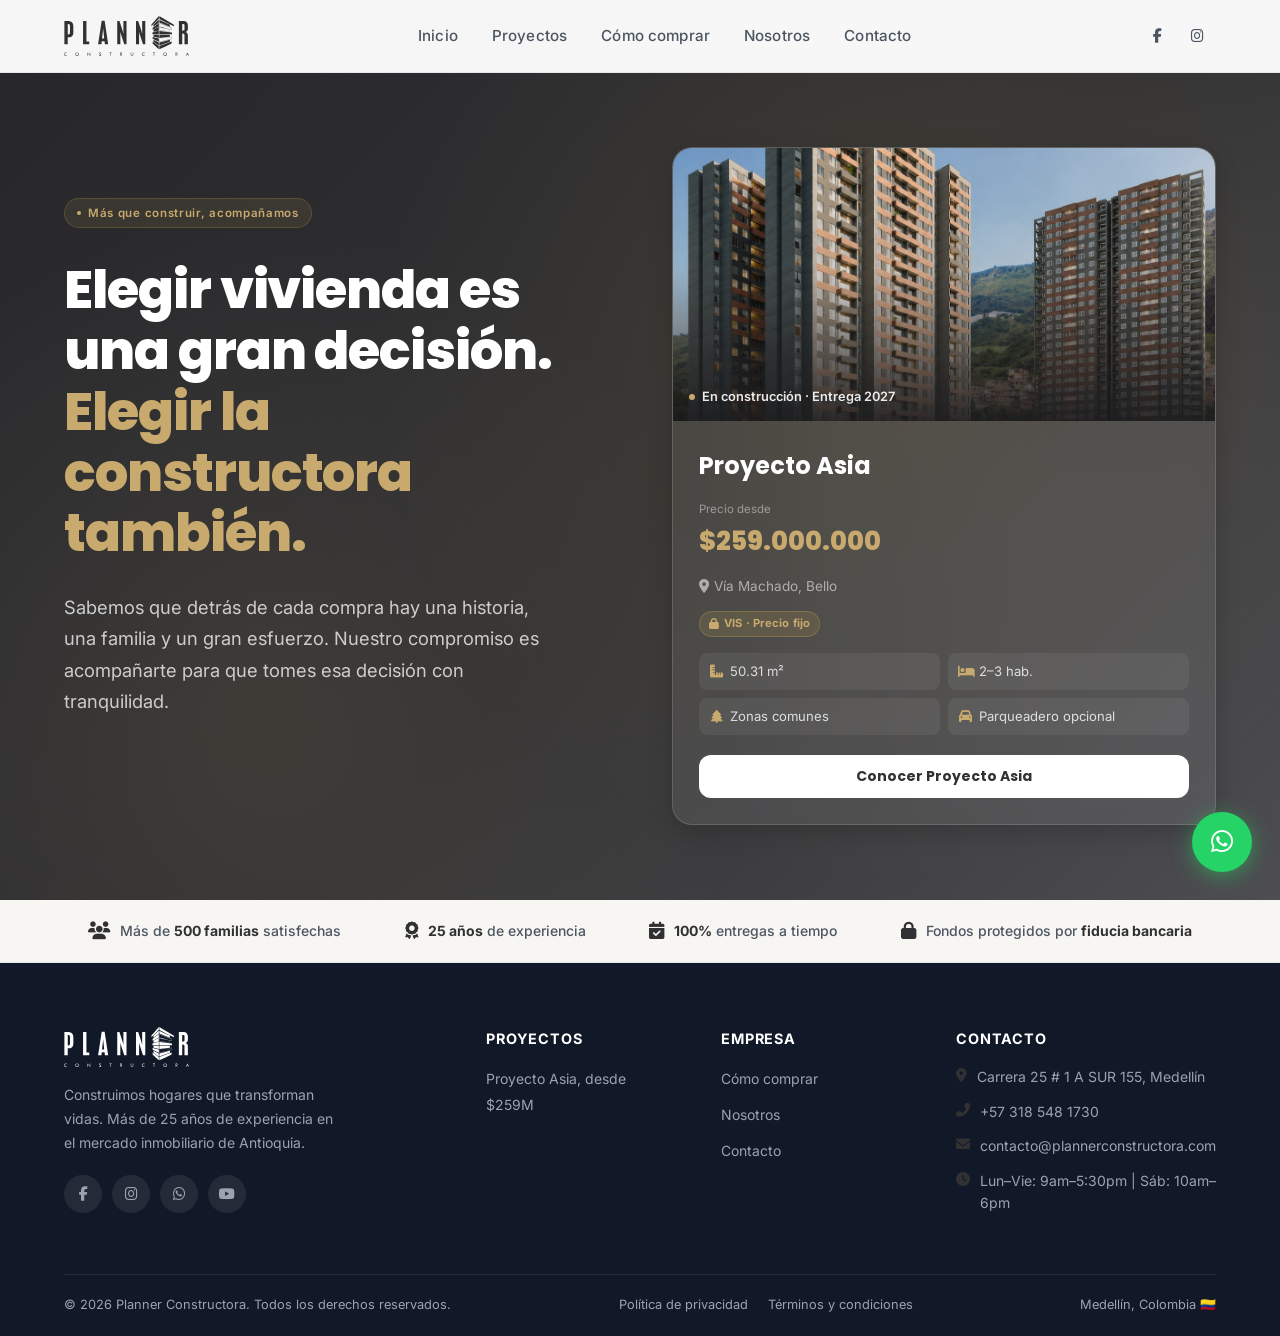
==== commit 43d14e7c: "Renders reales de Asia, fotos de Bari y Terralta, galería con flechas y limpieza de contenido Reempl" ====
--- a/planner-v2/index.html
+++ b/planner-v2/index.html
@@ -179,7 +179,7 @@
         <a href="proyectos/asia.html" class="hero__asia-card" aria-label="Ver Proyecto Asia">
           <!-- Imagen de portada -->
           <div class="hero__asia-card-image">
-            <img src="img/asia-card-clean.jpg" alt="Render Proyecto Asia, Vía Machado, Bello" width="700" height="480" loading="eager" />
+            <img src="img/asia-nueva-fachada.png" alt="Render Proyecto Asia, Vía Machado, Bello" width="700" height="480" loading="eager" />
             <span class="hero__asia-badge"><span class="hero__badge-dot"></span>En construcción · Entrega 2027</span>
           </div>
 
@@ -264,16 +264,11 @@
     <article class="asia-featured reveal" aria-label="Proyecto Asia">
       <div class="asia-featured__img">
         <div class="asia-featured__img-main">
-          <img id="proyectos-asia-main-img" src="img/asia-card-clean.jpg" alt="Render Proyecto Asia - Vía Machado, Bello"
+          <img id="proyectos-asia-main-img" src="img/asia-nueva-fachada.png" alt="Render Proyecto Asia - Vía Machado, Bello"
             width="700" height="480" loading="eager" />
-          <span class="asia-featured__badge"><i class="fas fa-circle" style="font-size:.5rem;color:#10B981"></i> Últimas 8 unidades disponibles</span>
-        </div>
-        <div class="asia-featured__gallery">
-          <img src="img/asia-card-clean.jpg" alt="Fachada" class="asia-gallery-thumb active" onclick="changeAsiaThumb(this,'img/asia-card-clean.jpg')" />
-          <img src="img/asia-piscina-adultos.png" alt="Piscina" class="asia-gallery-thumb" onclick="changeAsiaThumb(this,'img/asia-piscina-adultos.png')" />
-          <img src="img/asia-gym.png" alt="Gimnasio" class="asia-gallery-thumb" onclick="changeAsiaThumb(this,'img/asia-gym.png')" />
-          <img src="img/asia-salon.png" alt="Salón social" class="asia-gallery-thumb" onclick="changeAsiaThumb(this,'img/asia-salon.png')" />
-          <img src="img/asia-cancha.png" alt="Cancha deportiva" class="asia-gallery-thumb" onclick="changeAsiaThumb(this,'img/asia-cancha.png')" />
+          <span class="asia-featured__badge"><i class="fas fa-circle" style="font-size:.5rem;color:#10B981"></i> Últimas unidades disponibles</span>
+          <button type="button" class="gallery-arrow gallery-arrow--prev" onclick="asiaGalleryNav(-1)" aria-label="Imagen anterior"><i class="fas fa-chevron-left"></i></button>
+          <button type="button" class="gallery-arrow gallery-arrow--next" onclick="asiaGalleryNav(1)" aria-label="Imagen siguiente"><i class="fas fa-chevron-right"></i></button>
         </div>
       </div>
       <div class="asia-featured__info">
@@ -341,8 +336,8 @@
 
       <!-- Bari -->
       <article class="entregado-card">
-        <div class="entregado-card__img entregado-card__img--pending">
-          <div class="entregado-card__pending-icon"><i class="fas fa-building"></i><span>Foto próximamente</span></div>
+        <div class="entregado-card__img">
+          <img src="img/bari-card.jpg" alt="Proyecto Bari entregado" loading="lazy" class="entregado-card__img--zoom-bari" />
           <div class="entregado-card__overlay">
             <span class="entregado-badge"><i class="fas fa-check-circle"></i> Entregado</span>
           </div>
@@ -380,7 +375,7 @@
       <!-- Terralta -->
       <article class="entregado-card" style="transition-delay:.2s">
         <div class="entregado-card__img">
-          <img src="img/terralta-card.png" alt="Proyecto Terralta entregado" loading="lazy" />
+          <img src="img/terralta-card-nueva.jpg" alt="Proyecto Terralta entregado" loading="lazy" class="entregado-card__img--zoom-terralta" />
           <div class="entregado-card__overlay">
             <span class="entregado-badge"><i class="fas fa-check-circle"></i> Entregado</span>
           </div>
@@ -680,43 +675,6 @@
 
 
 <!-- ======================== FAQs ======================== -->
-<!-- ======================== BLOG ======================== -->
-<section id="blog" data-tab="blog" aria-labelledby="blog-title">
-  <div class="container">
-
-    <div class="section-header reveal" style="display:flex;justify-content:space-between;align-items:flex-end;flex-wrap:wrap;gap:20px;margin-bottom:48px">
-      <div>
-        <span class="section-label">Blog</span>
-        <h2 class="section-title" id="blog-title">Recursos e información<br>para el comprador</h2>
-      </div>
-      <a href="#" onclick="switchTab('blog');return false;" class="btn btn-outline btn-sm">Ver todos los artículos</a>
-    </div>
-
-    <div class="blog-grid">
-
-      <article class="blog-card reveal" style="transition-delay:.2s">
-        <img
-          src="img/servicio-gerencia.png"
-          alt="Apartamentos sobre planos vs entrega inmediata"
-          class="blog-card__img"
-          loading="lazy" width="500" height="180"
-        />
-        <div class="blog-card__body">
-          <div class="blog-tag">Inversión</div>
-          <h3>¿Sobre planos o entrega inmediata? Ventajas y desventajas reales</h3>
-          <p>Analizamos cuándo conviene cada opción según tu situación financiera y tus planes de vida.</p>
-          <div class="blog-meta">
-            <span><i class="far fa-calendar"></i> 1 Mar 2026</span>
-            <span><i class="far fa-clock"></i> 6 min lectura</span>
-          </div>
-        </div>
-      </article>
-
-    </div>
-
-  </div>
-</section>
-
 
 <!-- ======================== CONTACTO ======================== -->
 <section id="contacto" data-tab="contacto" aria-labelledby="contacto-title">
@@ -820,7 +778,7 @@
                     <label for="f-proyecto">¿Qué proyecto te interesa?</label>
                     <select id="f-proyecto" name="proyecto">
                       <option value="Asia">Proyecto Asia, desde $259M (Entrega 2027)</option>
-                      <option value="Terralta">Proyecto Terralta, desde $317M (Q1 2026)</option>
+                      <option value="Terralta">Proyecto Terralta, desde $317M (2026)</option>
                       <option value="Altea Plaza">Altea Plaza, desde $235M (Inmediata)</option>
                       <option value="Todos">Quiero conocer todos los proyectos</option>
                     </select>
--- a/planner-v2/css/styles.css
+++ b/planner-v2/css/styles.css
@@ -391,7 +391,7 @@
 
 /* Fondos explícitos por sección — gris cálido consistente en páginas internas */
 #proyectos, #proyectos-entregados,
-#nosotros, #servicios, #blog, #contacto {
+#nosotros, #servicios, #contacto {
   background: #F0EDE6;
 }
 
@@ -586,23 +586,6 @@
 .servicio-foto-card:hover .servicio-foto-card__img img { transform: scale(1.06); }
 .servicio-foto-card h3 { padding: 24px 24px 8px; color: var(--color-dark); font-size: 1.25rem; font-weight: 700; }
 .servicio-foto-card p { padding: 0 24px 24px; color: var(--color-gray-600); font-size: .9rem; line-height: 1.6; flex: 1; }
-
-/* --- Blog --- */
-.blog-grid { display: grid; grid-template-columns: repeat(3, 1fr); gap: 24px; }
-.blog-card {
-  background: var(--color-white);
-  border-radius: var(--radius-lg);
-  overflow: hidden;
-  border: 1px solid var(--color-gray-200);
-  transition: var(--transition);
-}
-.blog-card:hover { transform: translateY(-4px); box-shadow: var(--shadow-md); }
-.blog-card__img { height: 180px; object-fit: cover; width: 100%; background: var(--color-gray-200); }
-.blog-card__body { padding: 20px; }
-.blog-tag { font-size: .75rem; font-weight: 700; color: var(--color-accent); text-transform: uppercase; letter-spacing: .06em; margin-bottom: 8px; }
-.blog-card h3 { font-size: 1rem; color: var(--color-dark); margin-bottom: 8px; }
-.blog-card p { font-size: .875rem; color: var(--color-gray-600); margin-bottom: 16px; }
-.blog-meta { display: flex; gap: 16px; font-size: .8rem; color: var(--color-gray-400); }
 
 /* --- Contacto --- */
 .contacto-grid { display: grid; grid-template-columns: 1fr 1.4fr; gap: 64px; align-items: start; }
@@ -955,6 +938,7 @@
   width: 100%;
   height: 100%;
   object-fit: cover;
+  object-position: center 30%;
   transition: transform .5s ease;
 }
 .hero__asia-card:hover .hero__asia-card-image img { transform: scale(1.04); }
@@ -1083,29 +1067,28 @@
   gap: 7px;
   backdrop-filter: blur(4px);
 }
-.asia-featured__gallery {
-  display: grid;
-  grid-template-columns: repeat(5, 1fr);
-  gap: 8px;
-  padding: 8px;
-  background: #fff;
-}
-.asia-gallery-thumb {
-  width: 100%;
-  height: 100%;
-  aspect-ratio: 1;
-  object-fit: cover;
-  border-radius: 8px;
+.asia-featured__img-main .gallery-arrow {
+  position: absolute;
+  top: 50%;
+  transform: translateY(-50%);
+  width: 44px;
+  height: 44px;
+  border-radius: 50%;
+  background: rgba(0,0,0,.45);
+  backdrop-filter: blur(4px);
+  border: 1px solid rgba(255,255,255,.25);
+  color: #fff;
+  font-size: 1rem;
+  display: flex;
+  align-items: center;
+  justify-content: center;
   cursor: pointer;
-  opacity: .55;
-  outline: 2px solid transparent;
-  outline-offset: 2px;
-  transition: opacity .2s ease, outline-color .2s ease, transform .2s ease;
-  display: block;
-  min-width: 0;
-}
-.asia-gallery-thumb:hover { opacity: .85; transform: translateY(-2px); }
-.asia-gallery-thumb.active { opacity: 1; outline-color: var(--color-accent); }
+  transition: background .2s ease;
+  z-index: 2;
+}
+.asia-featured__img-main .gallery-arrow:hover { background: rgba(0,0,0,.7); }
+.asia-featured__img-main .gallery-arrow--prev { left: 16px; }
+.asia-featured__img-main .gallery-arrow--next { right: 16px; }
 .asia-featured__info { padding: 32px 48px 32px 0; }
 .asia-featured__location {
   font-size: .875rem;
@@ -1172,6 +1155,8 @@
 }
 .entregado-card__img { position: relative; height: 220px; overflow: hidden; }
 .entregado-card__img img { width: 100%; height: 100%; object-fit: cover; display: block; }
+.entregado-card__img--zoom-bari { object-position: 54% 68%; transform: scale(2.1); transform-origin: 54% 78%; }
+.entregado-card__img--zoom-terralta { transform: scale(1.2); transform-origin: 100% 0%; }
 .entregado-card__img--pending {
   background: linear-gradient(135deg, var(--color-gray-200), var(--color-gray-100));
   display: flex;
@@ -1472,14 +1457,12 @@
 
 /* Card hover lift */
 .proyecto-card,
-.testimonio-card,
-.blog-card {
+.testimonio-card {
   will-change: transform;
 }
 
 /* Smooth image scale */
-.proyecto-card__img,
-.blog-card__img { will-change: transform; }
+.proyecto-card__img { will-change: transform; }
 
 /* WhatsApp float pulse on mobile */
 @media (max-width: 768px) {
@@ -1560,8 +1543,7 @@
 
   .proyectos-grid,
   .testimonios-grid,
-  .servicios-foto-grid,
-  .blog-grid { grid-template-columns: 1fr; }
+  .servicios-foto-grid { grid-template-columns: 1fr; }
 
   .nosotros-block { margin-bottom: 64px; }
   .nosotros-historia-v2 { grid-template-columns: 1fr; gap: 32px; }
